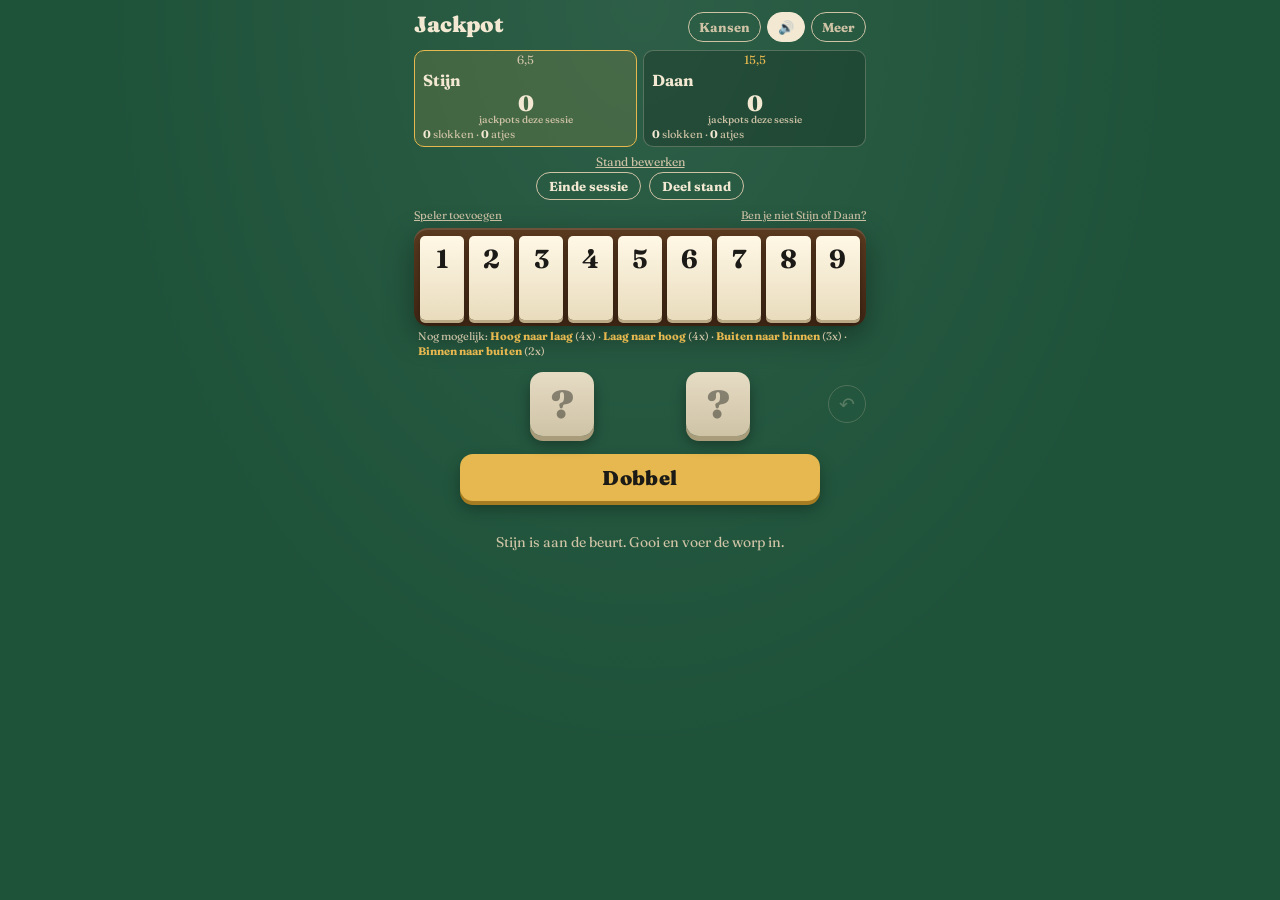
==== index.html @ 8c1b379c "Add files via upload" ====
<!DOCTYPE html>
<html lang="nl">
<head>
<meta charset="utf-8">
<meta name="viewport" content="width=device-width, initial-scale=1, viewport-fit=cover">
<title>Jackpot</title>
<meta name="theme-color" content="#1e5239">
<meta name="mobile-web-app-capable" content="yes">
<meta name="apple-mobile-web-app-capable" content="yes">
<meta name="apple-mobile-web-app-status-bar-style" content="black-translucent">
<meta name="apple-mobile-web-app-title" content="Jackpot">
<link rel="manifest" href="manifest.webmanifest">
<link rel="icon" href="icon-192.png">
<link rel="apple-touch-icon" href="apple-touch-icon.png">
<link rel="stylesheet" href="https://fonts.googleapis.com/css2?family=Fraunces:opsz,wght@9..144,500;9..144,700;9..144,900&display=swap">
<style>
:root{
  --felt:#1e5239; --ivory:#f3e9d2; --ivory-dim:#cfc3a6; --ink:#1b1a17;
  --gold:#e7b84f; --red:#c84b3a; --green:#8fd19e;
  box-sizing:border-box;
  padding-top:env(safe-area-inset-top,0px);
  padding-bottom:env(safe-area-inset-bottom,0px);
  color-scheme:dark;
}
@media (prefers-color-scheme:dark){ :root:not([data-theme="light"]){ --felt:#1b4a34; } }
:root[data-theme="dark"]{ --felt:#1b4a34; }
html{ scroll-padding-top:env(safe-area-inset-top,0px); height:100%; }
*{ box-sizing:border-box; }
body{
  margin:0; min-height:100%; background:var(--felt); color:var(--ivory);
  font-family:"Fraunces",Georgia,"Times New Roman",serif;
  background-image:radial-gradient(ellipse at 50% 0%, rgba(255,255,255,.07), transparent 60%);
  -webkit-tap-highlight-color:transparent;
}
main{ max-width:480px; margin:0 auto; padding:16px 14px 28px; }
button{ font:inherit; cursor:pointer; }
button:focus-visible{ outline:3px solid var(--gold); outline-offset:2px; }

header{ display:flex; align-items:baseline; justify-content:space-between; gap:8px; margin-bottom:12px; }
h1{ font-size:28px; font-weight:900; margin:0; }
.mode{ display:flex; gap:6px; }
.mode button{ font-size:13px; font-weight:700; padding:6px 10px; border-radius:999px; border:1.5px solid var(--ivory-dim); background:transparent; color:var(--ivory-dim); }
.mode button[aria-pressed="true"]{ background:var(--ivory); color:var(--ink); border-color:var(--ivory); }

/* players */
.players{ display:grid; grid-auto-flow:column; grid-auto-columns:1fr; gap:8px; margin-bottom:12px; }
.player{ border:1.5px solid rgba(243,233,210,.25); border-radius:10px; padding:8px 10px; background:rgba(0,0,0,.18); text-align:left; color:var(--ivory); }
.player.active{ border-color:var(--gold); background:rgba(231,184,79,.14); }
.player .name{ font-weight:700; font-size:16px; display:block; }
.player .stats{ font-size:12px; color:var(--ivory-dim); display:block; margin-top:2px; }
.player .at{ display:block; text-align:center; font-size:12px; color:var(--ivory-dim); margin:-2px 0 4px; line-height:1; }
.player .at.lead{ color:var(--gold); }
.player .sess{ display:block; text-align:center; font-size:30px; font-weight:900; color:var(--ivory); margin:4px 0 2px; line-height:1; }
.player .sess small{ display:block; font-size:11px; font-weight:500; color:var(--ivory-dim); margin-top:3px; }
.sessionbar{ display:flex; justify-content:center; gap:8px; margin:0 0 10px; }
.sessionbar button{ font-size:14px; font-weight:700; padding:8px 14px; border-radius:999px; border:1.5px solid var(--ivory-dim); background:transparent; color:var(--ivory); }

.player .stats b{ color:var(--ivory); font-weight:700; }
.nameform{ display:none; gap:8px; margin:0 0 12px; }
.nameform.open{ display:flex; }
.nameform input{ flex:1; font:inherit; font-size:16px; padding:8px 10px; border-radius:8px; border:1.5px solid var(--ivory-dim); background:rgba(0,0,0,.25); color:var(--ivory); min-width:0; }
.nameform button{ font-size:14px; font-weight:700; padding:8px 14px; border-radius:999px; border:0; background:var(--ivory); color:var(--ink); }
.nameform button.cancel{ background:transparent; color:var(--ivory-dim); text-decoration:underline; }
footer button.confirm{ color:var(--red); font-weight:700; }
.playerlinks{ display:flex; justify-content:space-between; }
.alltime{ display:block; margin:-4px 0 6px; font-size:13px; color:var(--ivory-dim); background:none; border:0; width:100%; text-decoration:underline; }
.alltime b{ color:var(--ivory); font-size:20px; font-weight:900; }
.alltime .lead{ color:var(--gold); }


.alltimeform{ display:none; gap:8px; margin:0 0 12px; flex-wrap:wrap; justify-content:center; }
.alltimeform.open{ display:flex; }
.alltimeform .formlabel{ flex-basis:100%; text-align:center; font-size:12px; color:var(--ivory-dim); margin-top:4px; }
.alltimeform label{ display:flex; flex-direction:column; align-items:center; gap:3px; font-size:11px; color:var(--ivory-dim); }
.alltimeform input{ width:70px; font:inherit; font-size:16px; padding:8px; border-radius:8px; border:1.5px solid var(--ivory-dim); background:rgba(0,0,0,.25); color:var(--ivory); text-align:center; }
.alltimeform button{ font-size:14px; font-weight:700; padding:8px 12px; border-radius:999px; border:1.5px solid var(--ivory-dim); background:transparent; color:var(--ivory); }
.alltimeform button.primary{ background:var(--ivory); color:var(--ink); border-color:var(--ivory); }
.addplayer{ display:block; margin:-4px 0 12px; background:none; border:0; color:var(--ivory-dim); font-size:12px; text-decoration:underline; padding:2px 0; }

/* board */
.box{ background:linear-gradient(#5a3a1f,#3f2614); border-radius:14px; padding:12px 8px 10px; box-shadow:inset 0 2px 0 rgba(255,255,255,.12), 0 10px 30px rgba(0,0,0,.35); }
.tiles{ display:grid; grid-template-columns:repeat(9,1fr); gap:5px; touch-action:none; perspective:500px; }
.tile *{ pointer-events:none; }
.tile.down svg{ width:94%; height:auto; display:block; }
.tile{
  font-weight:700; font-size:clamp(18px,6vw,26px); line-height:1; aspect-ratio:1/1.9; border-radius:5px; border:0; color:var(--ink);
  background:linear-gradient(#fff8e6,#e9dcbd); box-shadow:0 3px 0 #b9a985, 0 4px 6px rgba(0,0,0,.3);
  transition:transform .12s, background .12s; padding:10px 0 0; transform-origin:50% 0%; user-select:none; -webkit-user-select:none; display:flex; align-items:flex-start; justify-content:center;
}
.tile.down{ background:linear-gradient(#4a2e1a,#3a2211); color:rgba(243,233,210,.55); box-shadow:inset 0 2px 4px rgba(0,0,0,.6); transform:translateY(3px); align-items:center; padding-top:0; font-size:clamp(16px,5.5vw,24px); }
.tile.can{ box-shadow:0 0 0 3px var(--gold), 0 3px 0 #b9a985, 0 0 18px rgba(231,184,79,.7); transform:translateY(-6px) scale(1.18); position:relative; z-index:2; }
.overlay.kruk{ background:rgba(40,70,140,.88); }
.overlay.kruk span{ font-size:min(16vw,80px); }
.overlay.kruk.big span{ transform:none; }
.overlay.kruk.big svg{ width:min(82vw,60vh); height:auto; display:block; margin:0 auto; filter:drop-shadow(0 12px 24px rgba(0,0,0,.45)); }
.overlay.kruk.big small{ font-size:min(13vw,64px); font-weight:900; letter-spacing:.04em; margin-top:10px; }
.overlay.kruk.big.show{ animation-duration:4.5s; }
.verdict .sub{ color:var(--gold); font-weight:700; margin:0 0 8px; }
.verdict table.sum{ width:100%; border-collapse:collapse; font-size:12px; margin:6px 0 10px; }
.verdict table.sum th{ font-weight:500; color:var(--ivory-dim); font-size:10px; padding:2px; }
.verdict table.sum td{ padding:3px 2px; text-align:center; }
.verdict table.sum td:first-child{ text-align:left; font-weight:700; }
.verdict table.sum small{ color:var(--ivory-dim); font-size:10px; }
.verdict .verdicttxt{ font-size:13px; color:var(--ivory); margin:0 0 10px; }
.verdict.fout .sub{ color:var(--ivory); }
.notice{ margin:8px 0 0; padding:10px 12px; border-radius:10px; background:rgba(40,70,140,.35); border:1.5px solid rgba(140,170,240,.6); font-size:14px; text-align:center; }
.boardstat{ display:flex; justify-content:space-between; margin:8px 4px 0; font-size:13px; color:var(--ivory-dim); }
.boardstat b{ color:var(--ivory); font-weight:700; }
.special{ margin:6px 4px 0; font-size:12px; color:var(--ivory-dim); line-height:1.5; }
.special b{ color:var(--gold); font-weight:700; }
.special .odd{ color:var(--ivory); }
body.nokans .special .odd{ display:none; }
.move .lbl small .pat{ color:var(--gold); }

/* dice */
.dice{ display:flex; justify-content:center; align-items:center; gap:18px; margin:20px 0 6px; position:relative; }
.die{
  width:84px; height:84px; border-radius:16px; border:0; background:linear-gradient(#fffdf6,#efe7d2);
  box-shadow:0 5px 0 #c4b793, 0 8px 14px rgba(0,0,0,.35); display:grid; grid-template-columns:repeat(3,1fr); grid-template-rows:repeat(3,1fr); padding:12px;
}
.die:active{ transform:translateY(3px); box-shadow:0 2px 0 #c4b793, 0 4px 8px rgba(0,0,0,.35); }
.pip{ width:14px; height:14px; border-radius:50%; background:var(--ink); place-self:center; opacity:0; }
.pip.on{ opacity:1; }
.sum{ font-size:40px; font-weight:900; color:var(--gold); min-width:56px; text-align:center; }
.dicehelp{ text-align:center; font-size:13px; color:var(--ivory-dim); margin:0 0 12px; }
.roll{ display:block; width:100%; max-width:360px; margin:0 auto 16px; font-size:26px; font-weight:900; letter-spacing:.02em; padding:18px 22px; border-radius:16px; border:0; background:var(--gold); color:var(--ink); box-shadow:0 6px 0 #a67c22, 0 10px 20px rgba(0,0,0,.3); }
.roll:active{ transform:translateY(4px); box-shadow:0 2px 0 #a67c22, 0 4px 10px rgba(0,0,0,.3); }

/* moves */
.moves{ display:grid; gap:8px; }
.move{ display:grid; grid-template-columns:auto 1fr auto; align-items:center; gap:12px; width:100%; text-align:left; padding:12px 14px; border-radius:10px; border:1.5px solid rgba(243,233,210,.25); background:rgba(0,0,0,.18); color:var(--ivory); }
.move.best{ border-color:var(--gold); background:rgba(231,184,79,.12); }
.move .num{ font-size:30px; font-weight:900; width:44px; text-align:center; }
.move .lbl{ font-size:14px; }
.move .lbl small{ display:block; color:var(--ivory-dim); font-size:12px; }
.move .odds{ text-align:right; font-size:13px; line-height:1.3; color:var(--ivory-dim); }
.move .odds b{ display:block; font-size:18px; color:var(--ivory); font-weight:700; }

.verdict{ margin-top:8px; padding:18px 16px; border-radius:12px; text-align:center; }
.verdict.fout{ background:rgba(200,75,58,.22); border:1.5px solid var(--red); }
.verdict.jackpot{ background:rgba(231,184,79,.18); border:1.5px solid var(--gold); }
.verdict h2{ margin:0 0 4px; font-size:30px; font-weight:900; }
.verdict h2.bak{ font-size:38px; color:var(--gold); }
.verdict p{ margin:0 0 12px; color:var(--ivory-dim); }
.verdict button{ font-size:16px; font-weight:700; padding:10px 20px; border-radius:999px; border:0; background:var(--ivory); color:var(--ink); }

.undo{ position:absolute; right:0; top:50%; transform:translateY(-50%); width:44px; height:44px; border-radius:50%; border:1.5px solid var(--ivory-dim); background:transparent; color:var(--ivory); font-size:22px; line-height:1; padding:0; }
.undo:disabled{ opacity:.25; }

/* history */
.hist{ margin-top:26px; }
.hist h3{ font-size:18px; margin:0 0 8px; font-weight:700; }
.summary{ display:grid; grid-template-columns:1fr auto auto auto auto; gap:4px 10px; font-size:13px; margin-bottom:12px; }
.summary span{ color:var(--ivory-dim); }
.summary .h{ font-size:11px; }
.summary b{ font-weight:700; }
.turn{ border-top:1px solid rgba(243,233,210,.18); padding:8px 0; }
.turn summary{ cursor:pointer; font-size:14px; display:flex; justify-content:space-between; gap:8px; list-style:none; }
.turn summary::-webkit-details-marker{ display:none; }
.turn summary .res{ color:var(--ivory-dim); }
.turn summary .res.jp{ color:var(--gold); font-weight:700; }
.dec{ display:grid; grid-template-columns:52px 1fr; gap:8px; align-items:baseline; font-size:13px; padding:5px 0 0 6px; }
.dec .roll-lbl{ color:var(--ivory-dim); }
.dec .opt{ display:inline-block; margin-right:10px; color:var(--ivory-dim); white-space:nowrap; }
.dec .opt.chosen{ color:var(--ivory); font-weight:700; text-decoration:underline; text-decoration-color:var(--gold); }
.dec .opt.miss{ color:var(--red); }
.dec .opt .p{ font-size:11px; }
.empty{ color:var(--ivory-dim); font-size:13px; }

footer{ margin-top:18px; display:flex; justify-content:space-between; align-items:center; font-size:13px; color:var(--ivory-dim); flex-wrap:wrap; gap:6px; }
footer button{ font-size:13px; background:none; border:0; color:var(--ivory-dim); text-decoration:underline; padding:4px 0; }
.rules{ margin-top:14px; font-size:13px; color:var(--ivory-dim); line-height:1.5; }
.rules summary{ cursor:pointer; color:var(--ivory); }
.die.blank{ background:linear-gradient(#e6dcc4,#cfc3a6); box-shadow:0 5px 0 #a89c7b, 0 8px 14px rgba(0,0,0,.35); display:flex; align-items:center; justify-content:center; font-size:38px; font-weight:900; color:rgba(27,26,23,.45); }
.die.picking{ outline:3px solid var(--gold); outline-offset:3px; }
.picker{ display:none; justify-content:center; gap:8px; margin:0 0 12px; }
.picker.open{ display:flex; }
.picker button{ width:46px; height:46px; border-radius:10px; border:0; background:linear-gradient(#fffdf6,#efe7d2); box-shadow:0 3px 0 #c4b793; display:grid; grid-template-columns:repeat(3,1fr); grid-template-rows:repeat(3,1fr); padding:6px; }
.picker .pip{ width:8px; height:8px; }
.hint{ text-align:center; color:var(--ivory-dim); font-size:14px; padding:14px 0; }
@keyframes shake{ 10%,90%{transform:translateX(-2px)} 20%,80%{transform:translateX(4px)} 30%,50%,70%{transform:translateX(-7px)} 40%,60%{transform:translateX(7px)} }
@keyframes redflash{ 0%{box-shadow:0 0 0 0 rgba(200,75,58,.9), inset 0 0 0 100px rgba(200,75,58,.5)} 100%{box-shadow:0 0 0 24px rgba(200,75,58,0), inset 0 0 0 100px rgba(200,75,58,0)} }
@keyframes goldflash{ 0%{box-shadow:0 0 0 0 rgba(231,184,79,1), inset 0 0 0 100px rgba(231,184,79,.6)} 100%{box-shadow:0 0 0 40px rgba(231,184,79,0), inset 0 0 0 100px rgba(231,184,79,0)} }
.box.anim-fout{ animation:shake .6s cubic-bezier(.36,.07,.19,.97), redflash 1.2s ease-out; }
.box.anim-jackpot{ animation:goldflash 1.6s ease-out; }
.verdict.pop{ animation:popin .35s cubic-bezier(.2,1.4,.4,1); }
@keyframes popin{ from{transform:scale(.7);opacity:0} to{transform:scale(1);opacity:1} }
.verdict .alt{ display:block; margin:10px auto 0; background:none; border:0; color:var(--ivory-dim); font-size:13px; text-decoration:underline; padding:2px; }
body.nokans .odds, body.nokans .boardstat, body.nokans .dec .p, body.nokans footer.stratbar, body.nokans .lbl small .adv{ display:none; }
body.nokans .move.best{ border-color:rgba(243,233,210,.25); background:rgba(0,0,0,.18); }
.overlay{ position:fixed; inset:0; display:flex; align-items:center; justify-content:center; pointer-events:none; opacity:0; z-index:20; }
.overlay.show{ animation:overlay 3.6s ease-out forwards; }
.overlay.sticky.show{ animation:overlayin .35s ease-out forwards; pointer-events:auto; cursor:pointer; }
@keyframes overlayin{ from{opacity:0} to{opacity:1} }
.overlay small.jstat{ font-size:min(4.6vw,19px); font-weight:500; margin-top:4px; }
.overlay .tap{ display:block; margin-top:22px; font-size:min(4.5vw,18px); font-weight:500; opacity:.75; }
.overlay.dood{ background:rgba(160,40,30,.85); }
.overlay.jackpot{ background:rgba(231,184,79,.9); }
.overlay span{ font-size:min(26vw,120px); font-weight:900; color:#fff; text-shadow:0 6px 30px rgba(0,0,0,.5); transform:rotate(-6deg); text-align:center; line-height:1; }
.overlay span small{ display:block; font-size:min(7vw,32px); font-weight:700; margin-top:14px; }
.overlay span small+small{ margin-top:6px; font-size:min(5.5vw,24px); font-weight:500; }
.overlay.jackpot span{ color:var(--ink); }
@keyframes overlay{ 0%{opacity:0} 6%{opacity:1} 80%{opacity:1} 100%{opacity:0} }
.die.rolling{ animation:tumble .12s linear infinite; }
@keyframes tumble{ 0%{transform:rotate(-8deg) translateY(-2px)} 50%{transform:rotate(8deg) translateY(2px)} 100%{transform:rotate(-8deg) translateY(-2px)} }
body.play{ position:fixed; inset:0; overflow:hidden; overscroll-behavior:none; }
body.play main{ height:100%; display:flex; flex-direction:column; padding-bottom:10px; }
body.play .meer{ display:none; }
body.play #moves{ flex:1; min-height:0; overflow-y:auto; -webkit-overflow-scrolling:touch; }
body.play .dicehelp{ display:none; }
body.play main{ padding-top:10px; }
body.play header{ margin-bottom:8px; }
body.play h1{ font-size:22px; }
body.play .players{ margin-bottom:6px; gap:6px; }
body.play .player{ padding:5px 8px; }
body.play .player .sess{ font-size:22px; margin:2px 0 0; }
body.play .player .sess small{ font-size:10px; margin-top:1px; }
body.play .player .stats{ font-size:11px; }
body.play .alltime{ margin:0 0 2px; font-size:12px; }
body.play .sessionbar{ margin:0 0 6px; }
body.play .sessionbar button{ padding:5px 12px; font-size:13px; }
body.play .playerlinks{ margin-bottom:4px; }
body.play .addplayer{ margin:0; font-size:11px; }
body.play .box{ padding:8px 6px 6px; }
body.play .boardstat{ margin-top:4px; font-size:12px; }
body.play .special{ margin-top:3px; font-size:11px; line-height:1.3; }
body.play .die{ width:64px; height:64px; padding:9px; border-radius:13px; }
body.play .die .pip{ width:11px; height:11px; }
body.play .sum{ font-size:30px; }
body.play .roll{ font-size:20px; padding:11px 20px; border-radius:13px; box-shadow:0 4px 0 #a67c22, 0 8px 16px rgba(0,0,0,.3); }
body.play .move{ padding:8px 12px; gap:10px; }
body.play .move .num{ font-size:24px; width:36px; }
body.play .verdict{ padding:10px 12px; margin-top:4px; }
body.play .verdict h2{ font-size:24px; }
body.play .verdict h2.bak{ font-size:30px; }
body.play .verdict p{ margin:0 0 6px; font-size:14px; }
body.play .verdict .mini{ width:30px; height:30px; padding:4px; }
body.play .verdict .mini .pip{ width:6px; height:6px; }
body.play .verdict button{ padding:8px 18px; font-size:15px; }
body.play .verdict .alt{ margin-top:6px; font-size:12px; }
body.play .undo{ width:38px; height:38px; font-size:19px; }
body.play .hint{ padding:8px 0; }
body.play .dice{ margin:14px 0 18px; }
body.play .roll{ margin:0 auto 10px; }
body.play .picker.open{ margin:-6px 0 14px; }
.medal{ display:inline-block; width:18px; height:24px; vertical-align:middle; margin-left:2px; }
.overlay.jackpot.big span{ transform:none; position:relative; }
.overlay.jackpot.big .bigmedal{ width:min(70vw,52vh); height:auto; display:block; margin:0 auto 6px; filter:drop-shadow(0 12px 24px rgba(0,0,0,.35)); animation:medalspin 1.1s cubic-bezier(.2,1.3,.4,1); }
@keyframes medalspin{ from{transform:scale(.2) rotate(-30deg);opacity:0} to{transform:scale(1) rotate(0);opacity:1} }
.overlay.jackpot.big .title{ font-size:min(14vw,68px); display:block; }
.overlay.jackpot.big .supersp{ font-size:min(11vw,52px); color:#c84b3a; margin-top:10px; animation:superpulse .7s ease-in-out infinite alternate; }
@keyframes superpulse{ from{transform:scale(1) rotate(-3deg)} to{transform:scale(1.12) rotate(3deg)} }
.overlay.jackpot.big small{ font-size:min(6.5vw,30px); }
.overlay.jackpot.big small+small{ font-size:min(5.2vw,24px); font-weight:500; }
.overlay.jackpot.big.show{ animation-duration:8s; }
.overlay .ownface{ width:min(46vw,220px); height:min(46vw,220px); border-radius:50%; background:radial-gradient(#5a3a1f,#3a2211); margin:0 auto 10px; display:flex; align-items:flex-end; justify-content:center; overflow:hidden; box-shadow:0 0 0 6px var(--gold), 0 14px 30px rgba(0,0,0,.4); animation:facepop .8s cubic-bezier(.2,1.4,.4,1); }
.overlay .ownface svg{ width:78%; height:auto; display:block; margin-bottom:-6%; }
@keyframes facepop{ from{transform:scale(.3);opacity:0} to{transform:scale(1);opacity:1} }
.qrbox{ background:#fff; padding:10px; border-radius:12px; display:inline-block; margin:8px auto 4px; }
.qrbox svg{ display:block; width:min(56vw,220px); height:auto; }
.qrcode{ font-size:12px; color:var(--ivory-dim); margin:0 0 8px; }
.scanbox{ position:fixed; inset:0; background:#000; z-index:30; display:none; flex-direction:column; align-items:center; justify-content:center; }
.scanbox.open{ display:flex; }
.scanbox video{ width:100%; max-width:480px; max-height:70vh; object-fit:cover; }
.scanbox p{ color:#fff; margin:12px; text-align:center; font-size:14px; }
.scanbox button{ font-size:16px; font-weight:700; padding:10px 22px; border-radius:999px; border:0; background:var(--ivory); color:var(--ink); margin:6px; }
.scanbox input{ font:inherit; font-size:16px; padding:8px 12px; border-radius:8px; border:0; width:220px; text-align:center; }
.overlay .dicerow{ display:flex; justify-content:center; gap:14px; margin:16px 0 4px; }
.overlay .mini{ width:54px; height:54px; border-radius:11px; background:linear-gradient(#fffdf6,#efe7d2); display:grid; grid-template-columns:repeat(3,1fr); grid-template-rows:repeat(3,1fr); padding:8px; box-shadow:0 4px 0 #c4b793; transform:none; }
.overlay .mini .pip{ width:9px; height:9px; }
.verdict .mini{ display:inline-grid; width:40px; height:40px; border-radius:8px; background:linear-gradient(#fffdf6,#efe7d2); grid-template-columns:repeat(3,1fr); grid-template-rows:repeat(3,1fr); padding:6px; vertical-align:middle; margin:0 3px; box-shadow:0 3px 0 #c4b793; }
.verdict .mini .pip{ width:7px; height:7px; }
@media (prefers-reduced-motion:reduce){ *{ transition:none !important; animation:none !important; } .overlay.show{ opacity:1; } }
</style>
</head>
<body>
<div class="overlay" id="overlay" aria-hidden="true"><span id="overlayText"></span></div>
<div class="scanbox" id="scanbox"><video id="scanvideo" playsinline muted></video><p id="scanmsg">Richt de camera op de QR van de ander</p><div><input id="scancode" placeholder="of typ de code"><button id="scanOk">Overnemen</button></div><button id="scanClose">Sluiten</button></div>
<main>
<header>
  <h1>Jackpot</h1>
  <div class="mode" role="group" aria-label="Weergave">
    <button id="mKans" aria-pressed="false">Kansen</button>
    <button id="mSound" aria-pressed="true" aria-label="Geluid">🔊</button>
    <button id="mView" aria-pressed="false">Meer</button>
  </div>
</header>

<div class="players" id="players"></div>
<div class="nameform" id="nameform"><input id="nameInput" type="text" maxlength="20" placeholder="Naam" autocomplete="off"><button id="nameOk">Opslaan</button><button class="cancel" id="nameCancel">Annuleren</button></div>
<button class="alltime" id="alltime" title="Tik om bij te werken"></button>
<div class="alltimeform" id="alltimeform"></div>
<div class="sessionbar" id="sessionbar" style="display:none"><button id="endSession">Einde sessie</button><button id="shareStand">Deel stand</button></div>
<div class="playerlinks"><button class="addplayer" id="addPlayer">Speler toevoegen</button><button class="addplayer" id="notUs">Ben je niet Stijn of Daan?</button></div>
<div class="nameform" id="twoform"><input id="twoA" type="text" maxlength="20" placeholder="Speler 1" autocomplete="off"><input id="twoB" type="text" maxlength="20" placeholder="Speler 2" autocomplete="off"><button id="twoOk">Opslaan</button><button class="cancel" id="twoCancel">Annuleren</button></div>

<section class="box" aria-label="Bord"><div class="tiles" id="tiles"></div></section>
<div class="boardstat">
  <span>Jackpot <b id="pj">–</b></span>
  <span><b id="es">–</b> slokken</span>
  <span>Saldo <b id="net">–</b></span>
</div>
<div class="special" id="special"></div>

<section aria-label="Dobbelstenen">
  <div class="dice">
    <button class="die" id="d1" aria-label="Dobbelsteen 1"></button>
    <div class="sum" id="sum">7</div>
    <button class="die" id="d2" aria-label="Dobbelsteen 2"></button>
    <button class="undo" id="undo" aria-label="Laatste zet terugdraaien" title="Laatste zet terugdraaien">↶</button>
  </div>
  <div class="picker" id="picker" aria-label="Kies ogen"></div>
  <p class="dicehelp">Tik op een steen en kies de ogen. Veeg een tegel omhoog om hem om te klappen, omlaag om hem terug te zetten</p>
  <button class="roll" id="roll">Dobbel</button>
</section>

<section id="moves" class="moves" aria-live="polite"></section>


<div class="meer" id="meer">
<section class="hist" id="hist"></section>
<footer>
  <span>Variant</span>
  <div class="mode" role="group" aria-label="Spelvariant">
    <button id="mNormal" aria-pressed="true">Normaal</button>
    <button id="mExtreme" aria-pressed="false">Extreme</button>
  </div>
</footer>

<footer class="stratbar">
  <span id="strat">Advies: hoogste jackpotkans</span>
  <button id="toggleStrat">Wissel naar minste slokken</button>
</footer>
<footer>
  <button id="resetScores">Score en geschiedenis wissen</button>
  <button id="reset">Bord resetten</button>
</footer>

<details class="rules">
  <summary>Regels</summary>
  Negen tegels, altijd twee dobbelstenen. Per worp klap je één tegel om: de som, of het getal van één van de twee stenen. Alles dicht is jackpot: de rest trekt een atje. Kun je niets omklappen, dan drink je zelf zoveel slokken als er tegels open staan. Bij Extreme drink je de som van de open getallen. Jackpot van binnen naar buiten: 2 atjes. Van buiten naar binnen: 3 atjes. Van hoog naar laag of laag naar hoog: 4 atjes. Drie keer op rij dezelfde ogen, ook door beurten heen: atje kruk, spel gaat door. De kansen gaan uit van optimaal doorspelen vanaf dat bord. Saldo = verwachte eigen slokken min 10 slokken per tegenstander maal de jackpotkans; lager is beter.
</details>
</div>
</main>

<script>
//---------------------------------------------------------------------
//
// QR Code Generator for JavaScript
//
// Copyright (c) 2009 Kazuhiko Arase
//
// URL: http://www.d-project.com/
//
// Licensed under the MIT license:
//  http://www.opensource.org/licenses/mit-license.php
//
// The word 'QR Code' is registered trademark of
// DENSO WAVE INCORPORATED
//  http://www.denso-wave.com/qrcode/faqpatent-e.html
//
//---------------------------------------------------------------------

var qrcode = function() {

  //---------------------------------------------------------------------
  // qrcode
  //---------------------------------------------------------------------

  /**
   * qrcode
   * @param typeNumber 1 to 40
   * @param errorCorrectionLevel 'L','M','Q','H'
   */
  var qrcode = function(typeNumber, errorCorrectionLevel) {

    var PAD0 = 0xEC;
    var PAD1 = 0x11;

    var _typeNumber = typeNumber;
    var _errorCorrectionLevel = QRErrorCorrectionLevel[errorCorrectionLevel];
    var _modules = null;
    var _moduleCount = 0;
    var _dataCache = null;
    var _dataList = [];

    var _this = {};

    var makeImpl = function(test, maskPattern) {

      _moduleCount = _typeNumber * 4 + 17;
      _modules = function(moduleCount) {
        var modules = new Array(moduleCount);
        for (var row = 0; row < moduleCount; row += 1) {
          modules[row] = new Array(moduleCount);
          for (var col = 0; col < moduleCount; col += 1) {
            modules[row][col] = null;
          }
        }
        return modules;
      }(_moduleCount);

      setupPositionProbePattern(0, 0);
      setupPositionProbePattern(_moduleCount - 7, 0);
      setupPositionProbePattern(0, _moduleCount - 7);
      setupPositionAdjustPattern();
      setupTimingPattern();
      setupTypeInfo(test, maskPattern);

      if (_typeNumber >= 7) {
        setupTypeNumber(test);
      }

      if (_dataCache == null) {
        _dataCache = createData(_typeNumber, _errorCorrectionLevel, _dataList);
      }

      mapData(_dataCache, maskPattern);
    };

    var setupPositionProbePattern = function(row, col) {

      for (var r = -1; r <= 7; r += 1) {

        if (row + r <= -1 || _moduleCount <= row + r) continue;

        for (var c = -1; c <= 7; c += 1) {

          if (col + c <= -1 || _moduleCount <= col + c) continue;

          if ( (0 <= r && r <= 6 && (c == 0 || c == 6) )
              || (0 <= c && c <= 6 && (r == 0 || r == 6) )
              || (2 <= r && r <= 4 && 2 <= c && c <= 4) ) {
            _modules[row + r][col + c] = true;
          } else {
            _modules[row + r][col + c] = false;
          }
        }
      }
    };

    var getBestMaskPattern = function() {

      var minLostPoint = 0;
      var pattern = 0;

      for (var i = 0; i < 8; i += 1) {

        makeImpl(true, i);

        var lostPoint = QRUtil.getLostPoint(_this);

        if (i == 0 || minLostPoint > lostPoint) {
          minLostPoint = lostPoint;
          pattern = i;
        }
      }

      return pattern;
    };

    var setupTimingPattern = function() {

      for (var r = 8; r < _moduleCount - 8; r += 1) {
        if (_modules[r][6] != null) {
          continue;
        }
        _modules[r][6] = (r % 2 == 0);
      }

      for (var c = 8; c < _moduleCount - 8; c += 1) {
        if (_modules[6][c] != null) {
          continue;
        }
        _modules[6][c] = (c % 2 == 0);
      }
    };

    var setupPositionAdjustPattern = function() {

      var pos = QRUtil.getPatternPosition(_typeNumber);

      for (var i = 0; i < pos.length; i += 1) {

        for (var j = 0; j < pos.length; j += 1) {

          var row = pos[i];
          var col = pos[j];

          if (_modules[row][col] != null) {
            continue;
          }

          for (var r = -2; r <= 2; r += 1) {

            for (var c = -2; c <= 2; c += 1) {

              if (r == -2 || r == 2 || c == -2 || c == 2
                  || (r == 0 && c == 0) ) {
                _modules[row + r][col + c] = true;
              } else {
                _modules[row + r][col + c] = false;
              }
            }
          }
        }
      }
    };

    var setupTypeNumber = function(test) {

      var bits = QRUtil.getBCHTypeNumber(_typeNumber);

      for (var i = 0; i < 18; i += 1) {
        var mod = (!test && ( (bits >> i) & 1) == 1);
        _modules[Math.floor(i / 3)][i % 3 + _moduleCount - 8 - 3] = mod;
      }

      for (var i = 0; i < 18; i += 1) {
        var mod = (!test && ( (bits >> i) & 1) == 1);
        _modules[i % 3 + _moduleCount - 8 - 3][Math.floor(i / 3)] = mod;
      }
    };

    var setupTypeInfo = function(test, maskPattern) {

      var data = (_errorCorrectionLevel << 3) | maskPattern;
      var bits = QRUtil.getBCHTypeInfo(data);

      // vertical
      for (var i = 0; i < 15; i += 1) {

        var mod = (!test && ( (bits >> i) & 1) == 1);

        if (i < 6) {
          _modules[i][8] = mod;
        } else if (i < 8) {
          _modules[i + 1][8] = mod;
        } else {
          _modules[_moduleCount - 15 + i][8] = mod;
        }
      }

      // horizontal
      for (var i = 0; i < 15; i += 1) {

        var mod = (!test && ( (bits >> i) & 1) == 1);

        if (i < 8) {
          _modules[8][_moduleCount - i - 1] = mod;
        } else if (i < 9) {
          _modules[8][15 - i - 1 + 1] = mod;
        } else {
          _modules[8][15 - i - 1] = mod;
        }
      }

      // fixed module
      _modules[_moduleCount - 8][8] = (!test);
    };

    var mapData = function(data, maskPattern) {

      var inc = -1;
      var row = _moduleCount - 1;
      var bitIndex = 7;
      var byteIndex = 0;
      var maskFunc = QRUtil.getMaskFunction(maskPattern);

      for (var col = _moduleCount - 1; col > 0; col -= 2) {

        if (col == 6) col -= 1;

        while (true) {

          for (var c = 0; c < 2; c += 1) {

            if (_modules[row][col - c] == null) {

              var dark = false;

              if (byteIndex < data.length) {
                dark = ( ( (data[byteIndex] >>> bitIndex) & 1) == 1);
              }

              var mask = maskFunc(row, col - c);

              if (mask) {
                dark = !dark;
              }

              _modules[row][col - c] = dark;
              bitIndex -= 1;

              if (bitIndex == -1) {
                byteIndex += 1;
                bitIndex = 7;
              }
            }
          }

          row += inc;

          if (row < 0 || _moduleCount <= row) {
            row -= inc;
            inc = -inc;
            break;
          }
        }
      }
    };

    var createBytes = function(buffer, rsBlocks) {

      var offset = 0;

      var maxDcCount = 0;
      var maxEcCount = 0;

      var dcdata = new Array(rsBlocks.length);
      var ecdata = new Array(rsBlocks.length);

      for (var r = 0; r < rsBlocks.length; r += 1) {

        var dcCount = rsBlocks[r].dataCount;
        var ecCount = rsBlocks[r].totalCount - dcCount;

        maxDcCount = Math.max(maxDcCount, dcCount);
        maxEcCount = Math.max(maxEcCount, ecCount);

        dcdata[r] = new Array(dcCount);

        for (var i = 0; i < dcdata[r].length; i += 1) {
          dcdata[r][i] = 0xff & buffer.getBuffer()[i + offset];
        }
        offset += dcCount;

        var rsPoly = QRUtil.getErrorCorrectPolynomial(ecCount);
        var rawPoly = qrPolynomial(dcdata[r], rsPoly.getLength() - 1);

        var modPoly = rawPoly.mod(rsPoly);
        ecdata[r] = new Array(rsPoly.getLength() - 1);
        for (var i = 0; i < ecdata[r].length; i += 1) {
          var modIndex = i + modPoly.getLength() - ecdata[r].length;
          ecdata[r][i] = (modIndex >= 0)? modPoly.getAt(modIndex) : 0;
        }
      }

      var totalCodeCount = 0;
      for (var i = 0; i < rsBlocks.length; i += 1) {
        totalCodeCount += rsBlocks[i].totalCount;
      }

      var data = new Array(totalCodeCount);
      var index = 0;

      for (var i = 0; i < maxDcCount; i += 1) {
        for (var r = 0; r < rsBlocks.length; r += 1) {
          if (i < dcdata[r].length) {
            data[index] = dcdata[r][i];
            index += 1;
          }
        }
      }

      for (var i = 0; i < maxEcCount; i += 1) {
        for (var r = 0; r < rsBlocks.length; r += 1) {
          if (i < ecdata[r].length) {
            data[index] = ecdata[r][i];
            index += 1;
          }
        }
      }

      return data;
    };

    var createData = function(typeNumber, errorCorrectionLevel, dataList) {

      var rsBlocks = QRRSBlock.getRSBlocks(typeNumber, errorCorrectionLevel);

      var buffer = qrBitBuffer();

      for (var i = 0; i < dataList.length; i += 1) {
        var data = dataList[i];
        buffer.put(data.getMode(), 4);
        buffer.put(data.getLength(), QRUtil.getLengthInBits(data.getMode(), typeNumber) );
        data.write(buffer);
      }

      // calc num max data.
      var totalDataCount = 0;
      for (var i = 0; i < rsBlocks.length; i += 1) {
        totalDataCount += rsBlocks[i].dataCount;
      }

      if (buffer.getLengthInBits() > totalDataCount * 8) {
        throw 'code length overflow. ('
          + buffer.getLengthInBits()
          + '>'
          + totalDataCount * 8
          + ')';
      }

      // end code
      if (buffer.getLengthInBits() + 4 <= totalDataCount * 8) {
        buffer.put(0, 4);
      }

      // padding
      while (buffer.getLengthInBits() % 8 != 0) {
        buffer.putBit(false);
      }

      // padding
      while (true) {

        if (buffer.getLengthInBits() >= totalDataCount * 8) {
          break;
        }
        buffer.put(PAD0, 8);

        if (buffer.getLengthInBits() >= totalDataCount * 8) {
          break;
        }
        buffer.put(PAD1, 8);
      }

      return createBytes(buffer, rsBlocks);
    };

    _this.addData = function(data, mode) {

      mode = mode || 'Byte';

      var newData = null;

      switch(mode) {
      case 'Numeric' :
        newData = qrNumber(data);
        break;
      case 'Alphanumeric' :
        newData = qrAlphaNum(data);
        break;
      case 'Byte' :
        newData = qr8BitByte(data);
        break;
      case 'Kanji' :
        newData = qrKanji(data);
        break;
      default :
        throw 'mode:' + mode;
      }

      _dataList.push(newData);
      _dataCache = null;
    };

    _this.isDark = function(row, col) {
      if (row < 0 || _moduleCount <= row || col < 0 || _moduleCount <= col) {
        throw row + ',' + col;
      }
      return _modules[row][col];
    };

    _this.getModuleCount = function() {
      return _moduleCount;
    };

    _this.make = function() {
      if (_typeNumber < 1) {
        var typeNumber = 1;

        for (; typeNumber < 40; typeNumber++) {
          var rsBlocks = QRRSBlock.getRSBlocks(typeNumber, _errorCorrectionLevel);
          var buffer = qrBitBuffer();

          for (var i = 0; i < _dataList.length; i++) {
            var data = _dataList[i];
            buffer.put(data.getMode(), 4);
            buffer.put(data.getLength(), QRUtil.getLengthInBits(data.getMode(), typeNumber) );
            data.write(buffer);
          }

          var totalDataCount = 0;
          for (var i = 0; i < rsBlocks.length; i++) {
            totalDataCount += rsBlocks[i].dataCount;
          }

          if (buffer.getLengthInBits() <= totalDataCount * 8) {
            break;
          }
        }

        _typeNumber = typeNumber;
      }

      makeImpl(false, getBestMaskPattern() );
    };

    _this.createTableTag = function(cellSize, margin) {

      cellSize = cellSize || 2;
      margin = (typeof margin == 'undefined')? cellSize * 4 : margin;

      var qrHtml = '';

      qrHtml += '<table style="';
      qrHtml += ' border-width: 0px; border-style: none;';
      qrHtml += ' border-collapse: collapse;';
      qrHtml += ' padding: 0px; margin: ' + margin + 'px;';
      qrHtml += '">';
      qrHtml += '<tbody>';

      for (var r = 0; r < _this.getModuleCount(); r += 1) {

        qrHtml += '<tr>';

        for (var c = 0; c < _this.getModuleCount(); c += 1) {
          qrHtml += '<td style="';
          qrHtml += ' border-width: 0px; border-style: none;';
          qrHtml += ' border-collapse: collapse;';
          qrHtml += ' padding: 0px; margin: 0px;';
          qrHtml += ' width: ' + cellSize + 'px;';
          qrHtml += ' height: ' + cellSize + 'px;';
          qrHtml += ' background-color: ';
          qrHtml += _this.isDark(r, c)? '#000000' : '#ffffff';
          qrHtml += ';';
          qrHtml += '"/>';
        }

        qrHtml += '</tr>';
      }

      qrHtml += '</tbody>';
      qrHtml += '</table>';

      return qrHtml;
    };

    _this.createSvgTag = function(cellSize, margin, alt, title) {

      var opts = {};
      if (typeof arguments[0] == 'object') {
        // Called by options.
        opts = arguments[0];
        // overwrite cellSize and margin.
        cellSize = opts.cellSize;
        margin = opts.margin;
        alt = opts.alt;
        title = opts.title;
      }

      cellSize = cellSize || 2;
      margin = (typeof margin == 'undefined')? cellSize * 4 : margin;

      // Compose alt property surrogate
      alt = (typeof alt === 'string') ? {text: alt} : alt || {};
      alt.text = alt.text || null;
      alt.id = (alt.text) ? alt.id || 'qrcode-description' : null;

      // Compose title property surrogate
      title = (typeof title === 'string') ? {text: title} : title || {};
      title.text = title.text || null;
      title.id = (title.text) ? title.id || 'qrcode-title' : null;

      var size = _this.getModuleCount() * cellSize + margin * 2;
      var c, mc, r, mr, qrSvg='', rect;

      rect = 'l' + cellSize + ',0 0,' + cellSize +
        ' -' + cellSize + ',0 0,-' + cellSize + 'z ';

      qrSvg += '<svg version="1.1" xmlns="http://www.w3.org/2000/svg"';
      qrSvg += !opts.scalable ? ' width="' + size + 'px" height="' + size + 'px"' : '';
      qrSvg += ' viewBox="0 0 ' + size + ' ' + size + '" ';
      qrSvg += ' preserveAspectRatio="xMinYMin meet"';
      qrSvg += (title.text || alt.text) ? ' role="img" aria-labelledby="' +
          escapeXml([title.id, alt.id].join(' ').trim() ) + '"' : '';
      qrSvg += '>';
      qrSvg += (title.text) ? '<title id="' + escapeXml(title.id) + '">' +
          escapeXml(title.text) + '</title>' : '';
      qrSvg += (alt.text) ? '<description id="' + escapeXml(alt.id) + '">' +
          escapeXml(alt.text) + '</description>' : '';
      qrSvg += '<rect width="100%" height="100%" fill="white" cx="0" cy="0"/>';
      qrSvg += '<path d="';

      for (r = 0; r < _this.getModuleCount(); r += 1) {
        mr = r * cellSize + margin;
        for (c = 0; c < _this.getModuleCount(); c += 1) {
          if (_this.isDark(r, c) ) {
            mc = c*cellSize+margin;
            qrSvg += 'M' + mc + ',' + mr + rect;
          }
        }
      }

      qrSvg += '" stroke="transparent" fill="black"/>';
      qrSvg += '</svg>';

      return qrSvg;
    };

    _this.createDataURL = function(cellSize, margin) {

      cellSize = cellSize || 2;
      margin = (typeof margin == 'undefined')? cellSize * 4 : margin;

      var size = _this.getModuleCount() * cellSize + margin * 2;
      var min = margin;
      var max = size - margin;

      return createDataURL(size, size, function(x, y) {
        if (min <= x && x < max && min <= y && y < max) {
          var c = Math.floor( (x - min) / cellSize);
          var r = Math.floor( (y - min) / cellSize);
          return _this.isDark(r, c)? 0 : 1;
        } else {
          return 1;
        }
      } );
    };

    _this.createImgTag = function(cellSize, margin, alt) {

      cellSize = cellSize || 2;
      margin = (typeof margin == 'undefined')? cellSize * 4 : margin;

      var size = _this.getModuleCount() * cellSize + margin * 2;

      var img = '';
      img += '<img';
      img += '\u0020src="';
      img += _this.createDataURL(cellSize, margin);
      img += '"';
      img += '\u0020width="';
      img += size;
      img += '"';
      img += '\u0020height="';
      img += size;
      img += '"';
      if (alt) {
        img += '\u0020alt="';
        img += escapeXml(alt);
        img += '"';
      }
      img += '/>';

      return img;
    };

    var escapeXml = function(s) {
      var escaped = '';
      for (var i = 0; i < s.length; i += 1) {
        var c = s.charAt(i);
        switch(c) {
        case '<': escaped += '&lt;'; break;
        case '>': escaped += '&gt;'; break;
        case '&': escaped += '&amp;'; break;
        case '"': escaped += '&quot;'; break;
        default : escaped += c; break;
        }
      }
      return escaped;
    };

    var _createHalfASCII = function(margin) {
      var cellSize = 1;
      margin = (typeof margin == 'undefined')? cellSize * 2 : margin;

      var size = _this.getModuleCount() * cellSize + margin * 2;
      var min = margin;
      var max = size - margin;

      var y, x, r1, r2, p;

      var blocks = {
        '██': '█',
        '█ ': '▀',
        ' █': '▄',
        '  ': ' '
      };

      var blocksLastLineNoMargin = {
        '██': '▀',
        '█ ': '▀',
        ' █': ' ',
        '  ': ' '
      };

      var ascii = '';
      for (y = 0; y < size; y += 2) {
        r1 = Math.floor((y - min) / cellSize);
        r2 = Math.floor((y + 1 - min) / cellSize);
        for (x = 0; x < size; x += 1) {
          p = '█';

          if (min <= x && x < max && min <= y && y < max && _this.isDark(r1, Math.floor((x - min) / cellSize))) {
            p = ' ';
          }

          if (min <= x && x < max && min <= y+1 && y+1 < max && _this.isDark(r2, Math.floor((x - min) / cellSize))) {
            p += ' ';
          }
          else {
            p += '█';
          }

          // Output 2 characters per pixel, to create full square. 1 character per pixels gives only half width of square.
          ascii += (margin < 1 && y+1 >= max) ? blocksLastLineNoMargin[p] : blocks[p];
        }

        ascii += '\n';
      }

      if (size % 2 && margin > 0) {
        return ascii.substring(0, ascii.length - size - 1) + Array(size+1).join('▀');
      }

      return ascii.substring(0, ascii.length-1);
    };

    _this.createASCII = function(cellSize, margin) {
      cellSize = cellSize || 1;

      if (cellSize < 2) {
        return _createHalfASCII(margin);
      }

      cellSize -= 1;
      margin = (typeof margin == 'undefined')? cellSize * 2 : margin;

      var size = _this.getModuleCount() * cellSize + margin * 2;
      var min = margin;
      var max = size - margin;

      var y, x, r, p;

      var white = Array(cellSize+1).join('██');
      var black = Array(cellSize+1).join('  ');

      var ascii = '';
      var line = '';
      for (y = 0; y < size; y += 1) {
        r = Math.floor( (y - min) / cellSize);
        line = '';
        for (x = 0; x < size; x += 1) {
          p = 1;

          if (min <= x && x < max && min <= y && y < max && _this.isDark(r, Math.floor((x - min) / cellSize))) {
            p = 0;
          }

          // Output 2 characters per pixel, to create full square. 1 character per pixels gives only half width of square.
          line += p ? white : black;
        }

        for (r = 0; r < cellSize; r += 1) {
          ascii += line + '\n';
        }
      }

      return ascii.substring(0, ascii.length-1);
    };

    _this.renderTo2dContext = function(context, cellSize) {
      cellSize = cellSize || 2;
      var length = _this.getModuleCount();
      for (var row = 0; row < length; row++) {
        for (var col = 0; col < length; col++) {
          context.fillStyle = _this.isDark(row, col) ? 'black' : 'white';
          context.fillRect(row * cellSize, col * cellSize, cellSize, cellSize);
        }
      }
    }

    return _this;
  };

  //---------------------------------------------------------------------
  // qrcode.stringToBytes
  //---------------------------------------------------------------------

  qrcode.stringToBytesFuncs = {
    'default' : function(s) {
      var bytes = [];
      for (var i = 0; i < s.length; i += 1) {
        var c = s.charCodeAt(i);
        bytes.push(c & 0xff);
      }
      return bytes;
    }
  };

  qrcode.stringToBytes = qrcode.stringToBytesFuncs['default'];

  //---------------------------------------------------------------------
  // qrcode.createStringToBytes
  //---------------------------------------------------------------------

  /**
   * @param unicodeData base64 string of byte array.
   * [16bit Unicode],[16bit Bytes], ...
   * @param numChars
   */
  qrcode.createStringToBytes = function(unicodeData, numChars) {

    // create conversion map.

    var unicodeMap = function() {

      var bin = base64DecodeInputStream(unicodeData);
      var read = function() {
        var b = bin.read();
        if (b == -1) throw 'eof';
        return b;
      };

      var count = 0;
      var unicodeMap = {};
      while (true) {
        var b0 = bin.read();
        if (b0 == -1) break;
        var b1 = read();
        var b2 = read();
        var b3 = read();
        var k = String.fromCharCode( (b0 << 8) | b1);
        var v = (b2 << 8) | b3;
        unicodeMap[k] = v;
        count += 1;
      }
      if (count != numChars) {
        throw count + ' != ' + numChars;
      }

      return unicodeMap;
    }();

    var unknownChar = '?'.charCodeAt(0);

    return function(s) {
      var bytes = [];
      for (var i = 0; i < s.length; i += 1) {
        var c = s.charCodeAt(i);
        if (c < 128) {
          bytes.push(c);
        } else {
          var b = unicodeMap[s.charAt(i)];
          if (typeof b == 'number') {
            if ( (b & 0xff) == b) {
              // 1byte
              bytes.push(b);
            } else {
              // 2bytes
              bytes.push(b >>> 8);
              bytes.push(b & 0xff);
            }
          } else {
            bytes.push(unknownChar);
          }
        }
      }
      return bytes;
    };
  };

  //---------------------------------------------------------------------
  // QRMode
  //---------------------------------------------------------------------

  var QRMode = {
    MODE_NUMBER :    1 << 0,
    MODE_ALPHA_NUM : 1 << 1,
    MODE_8BIT_BYTE : 1 << 2,
    MODE_KANJI :     1 << 3
  };

  //---------------------------------------------------------------------
  // QRErrorCorrectionLevel
  //---------------------------------------------------------------------

  var QRErrorCorrectionLevel = {
    L : 1,
    M : 0,
    Q : 3,
    H : 2
  };

  //---------------------------------------------------------------------
  // QRMaskPattern
  //---------------------------------------------------------------------

  var QRMaskPattern = {
    PATTERN000 : 0,
    PATTERN001 : 1,
    PATTERN010 : 2,
    PATTERN011 : 3,
    PATTERN100 : 4,
    PATTERN101 : 5,
    PATTERN110 : 6,
    PATTERN111 : 7
  };

  //---------------------------------------------------------------------
  // QRUtil
  //---------------------------------------------------------------------

  var QRUtil = function() {

    var PATTERN_POSITION_TABLE = [
      [],
      [6, 18],
      [6, 22],
      [6, 26],
      [6, 30],
      [6, 34],
      [6, 22, 38],
      [6, 24, 42],
      [6, 26, 46],
      [6, 28, 50],
      [6, 30, 54],
      [6, 32, 58],
      [6, 34, 62],
      [6, 26, 46, 66],
      [6, 26, 48, 70],
      [6, 26, 50, 74],
      [6, 30, 54, 78],
      [6, 30, 56, 82],
      [6, 30, 58, 86],
      [6, 34, 62, 90],
      [6, 28, 50, 72, 94],
      [6, 26, 50, 74, 98],
      [6, 30, 54, 78, 102],
      [6, 28, 54, 80, 106],
      [6, 32, 58, 84, 110],
      [6, 30, 58, 86, 114],
      [6, 34, 62, 90, 118],
      [6, 26, 50, 74, 98, 122],
      [6, 30, 54, 78, 102, 126],
      [6, 26, 52, 78, 104, 130],
      [6, 30, 56, 82, 108, 134],
      [6, 34, 60, 86, 112, 138],
      [6, 30, 58, 86, 114, 142],
      [6, 34, 62, 90, 118, 146],
      [6, 30, 54, 78, 102, 126, 150],
      [6, 24, 50, 76, 102, 128, 154],
      [6, 28, 54, 80, 106, 132, 158],
      [6, 32, 58, 84, 110, 136, 162],
      [6, 26, 54, 82, 110, 138, 166],
      [6, 30, 58, 86, 114, 142, 170]
    ];
    var G15 = (1 << 10) | (1 << 8) | (1 << 5) | (1 << 4) | (1 << 2) | (1 << 1) | (1 << 0);
    var G18 = (1 << 12) | (1 << 11) | (1 << 10) | (1 << 9) | (1 << 8) | (1 << 5) | (1 << 2) | (1 << 0);
    var G15_MASK = (1 << 14) | (1 << 12) | (1 << 10) | (1 << 4) | (1 << 1);

    var _this = {};

    var getBCHDigit = function(data) {
      var digit = 0;
      while (data != 0) {
        digit += 1;
        data >>>= 1;
      }
      return digit;
    };

    _this.getBCHTypeInfo = function(data) {
      var d = data << 10;
      while (getBCHDigit(d) - getBCHDigit(G15) >= 0) {
        d ^= (G15 << (getBCHDigit(d) - getBCHDigit(G15) ) );
      }
      return ( (data << 10) | d) ^ G15_MASK;
    };

    _this.getBCHTypeNumber = function(data) {
      var d = data << 12;
      while (getBCHDigit(d) - getBCHDigit(G18) >= 0) {
        d ^= (G18 << (getBCHDigit(d) - getBCHDigit(G18) ) );
      }
      return (data << 12) | d;
    };

    _this.getPatternPosition = function(typeNumber) {
      return PATTERN_POSITION_TABLE[typeNumber - 1];
    };

    _this.getMaskFunction = function(maskPattern) {

      switch (maskPattern) {

      case QRMaskPattern.PATTERN000 :
        return function(i, j) { return (i + j) % 2 == 0; };
      case QRMaskPattern.PATTERN001 :
        return function(i, j) { return i % 2 == 0; };
      case QRMaskPattern.PATTERN010 :
        return function(i, j) { return j % 3 == 0; };
      case QRMaskPattern.PATTERN011 :
        return function(i, j) { return (i + j) % 3 == 0; };
      case QRMaskPattern.PATTERN100 :
        return function(i, j) { return (Math.floor(i / 2) + Math.floor(j / 3) ) % 2 == 0; };
      case QRMaskPattern.PATTERN101 :
        return function(i, j) { return (i * j) % 2 + (i * j) % 3 == 0; };
      case QRMaskPattern.PATTERN110 :
        return function(i, j) { return ( (i * j) % 2 + (i * j) % 3) % 2 == 0; };
      case QRMaskPattern.PATTERN111 :
        return function(i, j) { return ( (i * j) % 3 + (i + j) % 2) % 2 == 0; };

      default :
        throw 'bad maskPattern:' + maskPattern;
      }
    };

    _this.getErrorCorrectPolynomial = function(errorCorrectLength) {
      var a = qrPolynomial([1], 0);
      for (var i = 0; i < errorCorrectLength; i += 1) {
        a = a.multiply(qrPolynomial([1, QRMath.gexp(i)], 0) );
      }
      return a;
    };

    _this.getLengthInBits = function(mode, type) {

      if (1 <= type && type < 10) {

        // 1 - 9

        switch(mode) {
        case QRMode.MODE_NUMBER    : return 10;
        case QRMode.MODE_ALPHA_NUM : return 9;
        case QRMode.MODE_8BIT_BYTE : return 8;
        case QRMode.MODE_KANJI     : return 8;
        default :
          throw 'mode:' + mode;
        }

      } else if (type < 27) {

        // 10 - 26

        switch(mode) {
        case QRMode.MODE_NUMBER    : return 12;
        case QRMode.MODE_ALPHA_NUM : return 11;
        case QRMode.MODE_8BIT_BYTE : return 16;
        case QRMode.MODE_KANJI     : return 10;
        default :
          throw 'mode:' + mode;
        }

      } else if (type < 41) {

        // 27 - 40

        switch(mode) {
        case QRMode.MODE_NUMBER    : return 14;
        case QRMode.MODE_ALPHA_NUM : return 13;
        case QRMode.MODE_8BIT_BYTE : return 16;
        case QRMode.MODE_KANJI     : return 12;
        default :
          throw 'mode:' + mode;
        }

      } else {
        throw 'type:' + type;
      }
    };

    _this.getLostPoint = function(qrcode) {

      var moduleCount = qrcode.getModuleCount();

      var lostPoint = 0;

      // LEVEL1

      for (var row = 0; row < moduleCount; row += 1) {
        for (var col = 0; col < moduleCount; col += 1) {

          var sameCount = 0;
          var dark = qrcode.isDark(row, col);

          for (var r = -1; r <= 1; r += 1) {

            if (row + r < 0 || moduleCount <= row + r) {
              continue;
            }

            for (var c = -1; c <= 1; c += 1) {

              if (col + c < 0 || moduleCount <= col + c) {
                continue;
              }

              if (r == 0 && c == 0) {
                continue;
              }

              if (dark == qrcode.isDark(row + r, col + c) ) {
                sameCount += 1;
              }
            }
          }

          if (sameCount > 5) {
            lostPoint += (3 + sameCount - 5);
          }
        }
      };

      // LEVEL2

      for (var row = 0; row < moduleCount - 1; row += 1) {
        for (var col = 0; col < moduleCount - 1; col += 1) {
          var count = 0;
          if (qrcode.isDark(row, col) ) count += 1;
          if (qrcode.isDark(row + 1, col) ) count += 1;
          if (qrcode.isDark(row, col + 1) ) count += 1;
          if (qrcode.isDark(row + 1, col + 1) ) count += 1;
          if (count == 0 || count == 4) {
            lostPoint += 3;
          }
        }
      }

      // LEVEL3

      for (var row = 0; row < moduleCount; row += 1) {
        for (var col = 0; col < moduleCount - 6; col += 1) {
          if (qrcode.isDark(row, col)
              && !qrcode.isDark(row, col + 1)
              &&  qrcode.isDark(row, col + 2)
              &&  qrcode.isDark(row, col + 3)
              &&  qrcode.isDark(row, col + 4)
              && !qrcode.isDark(row, col + 5)
              &&  qrcode.isDark(row, col + 6) ) {
            lostPoint += 40;
          }
        }
      }

      for (var col = 0; col < moduleCount; col += 1) {
        for (var row = 0; row < moduleCount - 6; row += 1) {
          if (qrcode.isDark(row, col)
              && !qrcode.isDark(row + 1, col)
              &&  qrcode.isDark(row + 2, col)
              &&  qrcode.isDark(row + 3, col)
              &&  qrcode.isDark(row + 4, col)
              && !qrcode.isDark(row + 5, col)
              &&  qrcode.isDark(row + 6, col) ) {
            lostPoint += 40;
          }
        }
      }

      // LEVEL4

      var darkCount = 0;

      for (var col = 0; col < moduleCount; col += 1) {
        for (var row = 0; row < moduleCount; row += 1) {
          if (qrcode.isDark(row, col) ) {
            darkCount += 1;
          }
        }
      }

      var ratio = Math.abs(100 * darkCount / moduleCount / moduleCount - 50) / 5;
      lostPoint += ratio * 10;

      return lostPoint;
    };

    return _this;
  }();

  //---------------------------------------------------------------------
  // QRMath
  //---------------------------------------------------------------------

  var QRMath = function() {

    var EXP_TABLE = new Array(256);
    var LOG_TABLE = new Array(256);

    // initialize tables
    for (var i = 0; i < 8; i += 1) {
      EXP_TABLE[i] = 1 << i;
    }
    for (var i = 8; i < 256; i += 1) {
      EXP_TABLE[i] = EXP_TABLE[i - 4]
        ^ EXP_TABLE[i - 5]
        ^ EXP_TABLE[i - 6]
        ^ EXP_TABLE[i - 8];
    }
    for (var i = 0; i < 255; i += 1) {
      LOG_TABLE[EXP_TABLE[i] ] = i;
    }

    var _this = {};

    _this.glog = function(n) {

      if (n < 1) {
        throw 'glog(' + n + ')';
      }

      return LOG_TABLE[n];
    };

    _this.gexp = function(n) {

      while (n < 0) {
        n += 255;
      }

      while (n >= 256) {
        n -= 255;
      }

      return EXP_TABLE[n];
    };

    return _this;
  }();

  //---------------------------------------------------------------------
  // qrPolynomial
  //---------------------------------------------------------------------

  function qrPolynomial(num, shift) {

    if (typeof num.length == 'undefined') {
      throw num.length + '/' + shift;
    }

    var _num = function() {
      var offset = 0;
      while (offset < num.length && num[offset] == 0) {
        offset += 1;
      }
      var _num = new Array(num.length - offset + shift);
      for (var i = 0; i < num.length - offset; i += 1) {
        _num[i] = num[i + offset];
      }
      return _num;
    }();

    var _this = {};

    _this.getAt = function(index) {
      return _num[index];
    };

    _this.getLength = function() {
      return _num.length;
    };

    _this.multiply = function(e) {

      var num = new Array(_this.getLength() + e.getLength() - 1);

      for (var i = 0; i < _this.getLength(); i += 1) {
        for (var j = 0; j < e.getLength(); j += 1) {
          num[i + j] ^= QRMath.gexp(QRMath.glog(_this.getAt(i) ) + QRMath.glog(e.getAt(j) ) );
        }
      }

      return qrPolynomial(num, 0);
    };

    _this.mod = function(e) {

      if (_this.getLength() - e.getLength() < 0) {
        return _this;
      }

      var ratio = QRMath.glog(_this.getAt(0) ) - QRMath.glog(e.getAt(0) );

      var num = new Array(_this.getLength() );
      for (var i = 0; i < _this.getLength(); i += 1) {
        num[i] = _this.getAt(i);
      }

      for (var i = 0; i < e.getLength(); i += 1) {
        num[i] ^= QRMath.gexp(QRMath.glog(e.getAt(i) ) + ratio);
      }

      // recursive call
      return qrPolynomial(num, 0).mod(e);
    };

    return _this;
  };

  //---------------------------------------------------------------------
  // QRRSBlock
  //---------------------------------------------------------------------

  var QRRSBlock = function() {

    var RS_BLOCK_TABLE = [

      // L
      // M
      // Q
      // H

      // 1
      [1, 26, 19],
      [1, 26, 16],
      [1, 26, 13],
      [1, 26, 9],

      // 2
      [1, 44, 34],
      [1, 44, 28],
      [1, 44, 22],
      [1, 44, 16],

      // 3
      [1, 70, 55],
      [1, 70, 44],
      [2, 35, 17],
      [2, 35, 13],

      // 4
      [1, 100, 80],
      [2, 50, 32],
      [2, 50, 24],
      [4, 25, 9],

      // 5
      [1, 134, 108],
      [2, 67, 43],
      [2, 33, 15, 2, 34, 16],
      [2, 33, 11, 2, 34, 12],

      // 6
      [2, 86, 68],
      [4, 43, 27],
      [4, 43, 19],
      [4, 43, 15],

      // 7
      [2, 98, 78],
      [4, 49, 31],
      [2, 32, 14, 4, 33, 15],
      [4, 39, 13, 1, 40, 14],

      // 8
      [2, 121, 97],
      [2, 60, 38, 2, 61, 39],
      [4, 40, 18, 2, 41, 19],
      [4, 40, 14, 2, 41, 15],

      // 9
      [2, 146, 116],
      [3, 58, 36, 2, 59, 37],
      [4, 36, 16, 4, 37, 17],
      [4, 36, 12, 4, 37, 13],

      // 10
      [2, 86, 68, 2, 87, 69],
      [4, 69, 43, 1, 70, 44],
      [6, 43, 19, 2, 44, 20],
      [6, 43, 15, 2, 44, 16],

      // 11
      [4, 101, 81],
      [1, 80, 50, 4, 81, 51],
      [4, 50, 22, 4, 51, 23],
      [3, 36, 12, 8, 37, 13],

      // 12
      [2, 116, 92, 2, 117, 93],
      [6, 58, 36, 2, 59, 37],
      [4, 46, 20, 6, 47, 21],
      [7, 42, 14, 4, 43, 15],

      // 13
      [4, 133, 107],
      [8, 59, 37, 1, 60, 38],
      [8, 44, 20, 4, 45, 21],
      [12, 33, 11, 4, 34, 12],

      // 14
      [3, 145, 115, 1, 146, 116],
      [4, 64, 40, 5, 65, 41],
      [11, 36, 16, 5, 37, 17],
      [11, 36, 12, 5, 37, 13],

      // 15
      [5, 109, 87, 1, 110, 88],
      [5, 65, 41, 5, 66, 42],
      [5, 54, 24, 7, 55, 25],
      [11, 36, 12, 7, 37, 13],

      // 16
      [5, 122, 98, 1, 123, 99],
      [7, 73, 45, 3, 74, 46],
      [15, 43, 19, 2, 44, 20],
      [3, 45, 15, 13, 46, 16],

      // 17
      [1, 135, 107, 5, 136, 108],
      [10, 74, 46, 1, 75, 47],
      [1, 50, 22, 15, 51, 23],
      [2, 42, 14, 17, 43, 15],

      // 18
      [5, 150, 120, 1, 151, 121],
      [9, 69, 43, 4, 70, 44],
      [17, 50, 22, 1, 51, 23],
      [2, 42, 14, 19, 43, 15],

      // 19
      [3, 141, 113, 4, 142, 114],
      [3, 70, 44, 11, 71, 45],
      [17, 47, 21, 4, 48, 22],
      [9, 39, 13, 16, 40, 14],

      // 20
      [3, 135, 107, 5, 136, 108],
      [3, 67, 41, 13, 68, 42],
      [15, 54, 24, 5, 55, 25],
      [15, 43, 15, 10, 44, 16],

      // 21
      [4, 144, 116, 4, 145, 117],
      [17, 68, 42],
      [17, 50, 22, 6, 51, 23],
      [19, 46, 16, 6, 47, 17],

      // 22
      [2, 139, 111, 7, 140, 112],
      [17, 74, 46],
      [7, 54, 24, 16, 55, 25],
      [34, 37, 13],

      // 23
      [4, 151, 121, 5, 152, 122],
      [4, 75, 47, 14, 76, 48],
      [11, 54, 24, 14, 55, 25],
      [16, 45, 15, 14, 46, 16],

      // 24
      [6, 147, 117, 4, 148, 118],
      [6, 73, 45, 14, 74, 46],
      [11, 54, 24, 16, 55, 25],
      [30, 46, 16, 2, 47, 17],

      // 25
      [8, 132, 106, 4, 133, 107],
      [8, 75, 47, 13, 76, 48],
      [7, 54, 24, 22, 55, 25],
      [22, 45, 15, 13, 46, 16],

      // 26
      [10, 142, 114, 2, 143, 115],
      [19, 74, 46, 4, 75, 47],
      [28, 50, 22, 6, 51, 23],
      [33, 46, 16, 4, 47, 17],

      // 27
      [8, 152, 122, 4, 153, 123],
      [22, 73, 45, 3, 74, 46],
      [8, 53, 23, 26, 54, 24],
      [12, 45, 15, 28, 46, 16],

      // 28
      [3, 147, 117, 10, 148, 118],
      [3, 73, 45, 23, 74, 46],
      [4, 54, 24, 31, 55, 25],
      [11, 45, 15, 31, 46, 16],

      // 29
      [7, 146, 116, 7, 147, 117],
      [21, 73, 45, 7, 74, 46],
      [1, 53, 23, 37, 54, 24],
      [19, 45, 15, 26, 46, 16],

      // 30
      [5, 145, 115, 10, 146, 116],
      [19, 75, 47, 10, 76, 48],
      [15, 54, 24, 25, 55, 25],
      [23, 45, 15, 25, 46, 16],

      // 31
      [13, 145, 115, 3, 146, 116],
      [2, 74, 46, 29, 75, 47],
      [42, 54, 24, 1, 55, 25],
      [23, 45, 15, 28, 46, 16],

      // 32
      [17, 145, 115],
      [10, 74, 46, 23, 75, 47],
      [10, 54, 24, 35, 55, 25],
      [19, 45, 15, 35, 46, 16],

      // 33
      [17, 145, 115, 1, 146, 116],
      [14, 74, 46, 21, 75, 47],
      [29, 54, 24, 19, 55, 25],
      [11, 45, 15, 46, 46, 16],

      // 34
      [13, 145, 115, 6, 146, 116],
      [14, 74, 46, 23, 75, 47],
      [44, 54, 24, 7, 55, 25],
      [59, 46, 16, 1, 47, 17],

      // 35
      [12, 151, 121, 7, 152, 122],
      [12, 75, 47, 26, 76, 48],
      [39, 54, 24, 14, 55, 25],
      [22, 45, 15, 41, 46, 16],

      // 36
      [6, 151, 121, 14, 152, 122],
      [6, 75, 47, 34, 76, 48],
      [46, 54, 24, 10, 55, 25],
      [2, 45, 15, 64, 46, 16],

      // 37
      [17, 152, 122, 4, 153, 123],
      [29, 74, 46, 14, 75, 47],
      [49, 54, 24, 10, 55, 25],
      [24, 45, 15, 46, 46, 16],

      // 38
      [4, 152, 122, 18, 153, 123],
      [13, 74, 46, 32, 75, 47],
      [48, 54, 24, 14, 55, 25],
      [42, 45, 15, 32, 46, 16],

      // 39
      [20, 147, 117, 4, 148, 118],
      [40, 75, 47, 7, 76, 48],
      [43, 54, 24, 22, 55, 25],
      [10, 45, 15, 67, 46, 16],

      // 40
      [19, 148, 118, 6, 149, 119],
      [18, 75, 47, 31, 76, 48],
      [34, 54, 24, 34, 55, 25],
      [20, 45, 15, 61, 46, 16]
    ];

    var qrRSBlock = function(totalCount, dataCount) {
      var _this = {};
      _this.totalCount = totalCount;
      _this.dataCount = dataCount;
      return _this;
    };

    var _this = {};

    var getRsBlockTable = function(typeNumber, errorCorrectionLevel) {

      switch(errorCorrectionLevel) {
      case QRErrorCorrectionLevel.L :
        return RS_BLOCK_TABLE[(typeNumber - 1) * 4 + 0];
      case QRErrorCorrectionLevel.M :
        return RS_BLOCK_TABLE[(typeNumber - 1) * 4 + 1];
      case QRErrorCorrectionLevel.Q :
        return RS_BLOCK_TABLE[(typeNumber - 1) * 4 + 2];
      case QRErrorCorrectionLevel.H :
        return RS_BLOCK_TABLE[(typeNumber - 1) * 4 + 3];
      default :
        return undefined;
      }
    };

    _this.getRSBlocks = function(typeNumber, errorCorrectionLevel) {

      var rsBlock = getRsBlockTable(typeNumber, errorCorrectionLevel);

      if (typeof rsBlock == 'undefined') {
        throw 'bad rs block @ typeNumber:' + typeNumber +
            '/errorCorrectionLevel:' + errorCorrectionLevel;
      }

      var length = rsBlock.length / 3;

      var list = [];

      for (var i = 0; i < length; i += 1) {

        var count = rsBlock[i * 3 + 0];
        var totalCount = rsBlock[i * 3 + 1];
        var dataCount = rsBlock[i * 3 + 2];

        for (var j = 0; j < count; j += 1) {
          list.push(qrRSBlock(totalCount, dataCount) );
        }
      }

      return list;
    };

    return _this;
  }();

  //---------------------------------------------------------------------
  // qrBitBuffer
  //---------------------------------------------------------------------

  var qrBitBuffer = function() {

    var _buffer = [];
    var _length = 0;

    var _this = {};

    _this.getBuffer = function() {
      return _buffer;
    };

    _this.getAt = function(index) {
      var bufIndex = Math.floor(index / 8);
      return ( (_buffer[bufIndex] >>> (7 - index % 8) ) & 1) == 1;
    };

    _this.put = function(num, length) {
      for (var i = 0; i < length; i += 1) {
        _this.putBit( ( (num >>> (length - i - 1) ) & 1) == 1);
      }
    };

    _this.getLengthInBits = function() {
      return _length;
    };

    _this.putBit = function(bit) {

      var bufIndex = Math.floor(_length / 8);
      if (_buffer.length <= bufIndex) {
        _buffer.push(0);
      }

      if (bit) {
        _buffer[bufIndex] |= (0x80 >>> (_length % 8) );
      }

      _length += 1;
    };

    return _this;
  };

  //---------------------------------------------------------------------
  // qrNumber
  //---------------------------------------------------------------------

  var qrNumber = function(data) {

    var _mode = QRMode.MODE_NUMBER;
    var _data = data;

    var _this = {};

    _this.getMode = function() {
      return _mode;
    };

    _this.getLength = function(buffer) {
      return _data.length;
    };

    _this.write = function(buffer) {

      var data = _data;

      var i = 0;

      while (i + 2 < data.length) {
        buffer.put(strToNum(data.substring(i, i + 3) ), 10);
        i += 3;
      }

      if (i < data.length) {
        if (data.length - i == 1) {
          buffer.put(strToNum(data.substring(i, i + 1) ), 4);
        } else if (data.length - i == 2) {
          buffer.put(strToNum(data.substring(i, i + 2) ), 7);
        }
      }
    };

    var strToNum = function(s) {
      var num = 0;
      for (var i = 0; i < s.length; i += 1) {
        num = num * 10 + chatToNum(s.charAt(i) );
      }
      return num;
    };

    var chatToNum = function(c) {
      if ('0' <= c && c <= '9') {
        return c.charCodeAt(0) - '0'.charCodeAt(0);
      }
      throw 'illegal char :' + c;
    };

    return _this;
  };

  //---------------------------------------------------------------------
  // qrAlphaNum
  //---------------------------------------------------------------------

  var qrAlphaNum = function(data) {

    var _mode = QRMode.MODE_ALPHA_NUM;
    var _data = data;

    var _this = {};

    _this.getMode = function() {
      return _mode;
    };

    _this.getLength = function(buffer) {
      return _data.length;
    };

    _this.write = function(buffer) {

      var s = _data;

      var i = 0;

      while (i + 1 < s.length) {
        buffer.put(
          getCode(s.charAt(i) ) * 45 +
          getCode(s.charAt(i + 1) ), 11);
        i += 2;
      }

      if (i < s.length) {
        buffer.put(getCode(s.charAt(i) ), 6);
      }
    };

    var getCode = function(c) {

      if ('0' <= c && c <= '9') {
        return c.charCodeAt(0) - '0'.charCodeAt(0);
      } else if ('A' <= c && c <= 'Z') {
        return c.charCodeAt(0) - 'A'.charCodeAt(0) + 10;
      } else {
        switch (c) {
        case ' ' : return 36;
        case '$' : return 37;
        case '%' : return 38;
        case '*' : return 39;
        case '+' : return 40;
        case '-' : return 41;
        case '.' : return 42;
        case '/' : return 43;
        case ':' : return 44;
        default :
          throw 'illegal char :' + c;
        }
      }
    };

    return _this;
  };

  //---------------------------------------------------------------------
  // qr8BitByte
  //---------------------------------------------------------------------

  var qr8BitByte = function(data) {

    var _mode = QRMode.MODE_8BIT_BYTE;
    var _data = data;
    var _bytes = qrcode.stringToBytes(data);

    var _this = {};

    _this.getMode = function() {
      return _mode;
    };

    _this.getLength = function(buffer) {
      return _bytes.length;
    };

    _this.write = function(buffer) {
      for (var i = 0; i < _bytes.length; i += 1) {
        buffer.put(_bytes[i], 8);
      }
    };

    return _this;
  };

  //---------------------------------------------------------------------
  // qrKanji
  //---------------------------------------------------------------------

  var qrKanji = function(data) {

    var _mode = QRMode.MODE_KANJI;
    var _data = data;

    var stringToBytes = qrcode.stringToBytesFuncs['SJIS'];
    if (!stringToBytes) {
      throw 'sjis not supported.';
    }
    !function(c, code) {
      // self test for sjis support.
      var test = stringToBytes(c);
      if (test.length != 2 || ( (test[0] << 8) | test[1]) != code) {
        throw 'sjis not supported.';
      }
    }('\u53cb', 0x9746);

    var _bytes = stringToBytes(data);

    var _this = {};

    _this.getMode = function() {
      return _mode;
    };

    _this.getLength = function(buffer) {
      return ~~(_bytes.length / 2);
    };

    _this.write = function(buffer) {

      var data = _bytes;

      var i = 0;

      while (i + 1 < data.length) {

        var c = ( (0xff & data[i]) << 8) | (0xff & data[i + 1]);

        if (0x8140 <= c && c <= 0x9FFC) {
          c -= 0x8140;
        } else if (0xE040 <= c && c <= 0xEBBF) {
          c -= 0xC140;
        } else {
          throw 'illegal char at ' + (i + 1) + '/' + c;
        }

        c = ( (c >>> 8) & 0xff) * 0xC0 + (c & 0xff);

        buffer.put(c, 13);

        i += 2;
      }

      if (i < data.length) {
        throw 'illegal char at ' + (i + 1);
      }
    };

    return _this;
  };

  //=====================================================================
  // GIF Support etc.
  //

  //---------------------------------------------------------------------
  // byteArrayOutputStream
  //---------------------------------------------------------------------

  var byteArrayOutputStream = function() {

    var _bytes = [];

    var _this = {};

    _this.writeByte = function(b) {
      _bytes.push(b & 0xff);
    };

    _this.writeShort = function(i) {
      _this.writeByte(i);
      _this.writeByte(i >>> 8);
    };

    _this.writeBytes = function(b, off, len) {
      off = off || 0;
      len = len || b.length;
      for (var i = 0; i < len; i += 1) {
        _this.writeByte(b[i + off]);
      }
    };

    _this.writeString = function(s) {
      for (var i = 0; i < s.length; i += 1) {
        _this.writeByte(s.charCodeAt(i) );
      }
    };

    _this.toByteArray = function() {
      return _bytes;
    };

    _this.toString = function() {
      var s = '';
      s += '[';
      for (var i = 0; i < _bytes.length; i += 1) {
        if (i > 0) {
          s += ',';
        }
        s += _bytes[i];
      }
      s += ']';
      return s;
    };

    return _this;
  };

  //---------------------------------------------------------------------
  // base64EncodeOutputStream
  //---------------------------------------------------------------------

  var base64EncodeOutputStream = function() {

    var _buffer = 0;
    var _buflen = 0;
    var _length = 0;
    var _base64 = '';

    var _this = {};

    var writeEncoded = function(b) {
      _base64 += String.fromCharCode(encode(b & 0x3f) );
    };

    var encode = function(n) {
      if (n < 0) {
        // error.
      } else if (n < 26) {
        return 0x41 + n;
      } else if (n < 52) {
        return 0x61 + (n - 26);
      } else if (n < 62) {
        return 0x30 + (n - 52);
      } else if (n == 62) {
        return 0x2b;
      } else if (n == 63) {
        return 0x2f;
      }
      throw 'n:' + n;
    };

    _this.writeByte = function(n) {

      _buffer = (_buffer << 8) | (n & 0xff);
      _buflen += 8;
      _length += 1;

      while (_buflen >= 6) {
        writeEncoded(_buffer >>> (_buflen - 6) );
        _buflen -= 6;
      }
    };

    _this.flush = function() {

      if (_buflen > 0) {
        writeEncoded(_buffer << (6 - _buflen) );
        _buffer = 0;
        _buflen = 0;
      }

      if (_length % 3 != 0) {
        // padding
        var padlen = 3 - _length % 3;
        for (var i = 0; i < padlen; i += 1) {
          _base64 += '=';
        }
      }
    };

    _this.toString = function() {
      return _base64;
    };

    return _this;
  };

  //---------------------------------------------------------------------
  // base64DecodeInputStream
  //---------------------------------------------------------------------

  var base64DecodeInputStream = function(str) {

    var _str = str;
    var _pos = 0;
    var _buffer = 0;
    var _buflen = 0;

    var _this = {};

    _this.read = function() {

      while (_buflen < 8) {

        if (_pos >= _str.length) {
          if (_buflen == 0) {
            return -1;
          }
          throw 'unexpected end of file./' + _buflen;
        }

        var c = _str.charAt(_pos);
        _pos += 1;

        if (c == '=') {
          _buflen = 0;
          return -1;
        } else if (c.match(/^\s$/) ) {
          // ignore if whitespace.
          continue;
        }

        _buffer = (_buffer << 6) | decode(c.charCodeAt(0) );
        _buflen += 6;
      }

      var n = (_buffer >>> (_buflen - 8) ) & 0xff;
      _buflen -= 8;
      return n;
    };

    var decode = function(c) {
      if (0x41 <= c && c <= 0x5a) {
        return c - 0x41;
      } else if (0x61 <= c && c <= 0x7a) {
        return c - 0x61 + 26;
      } else if (0x30 <= c && c <= 0x39) {
        return c - 0x30 + 52;
      } else if (c == 0x2b) {
        return 62;
      } else if (c == 0x2f) {
        return 63;
      } else {
        throw 'c:' + c;
      }
    };

    return _this;
  };

  //---------------------------------------------------------------------
  // gifImage (B/W)
  //---------------------------------------------------------------------

  var gifImage = function(width, height) {

    var _width = width;
    var _height = height;
    var _data = new Array(width * height);

    var _this = {};

    _this.setPixel = function(x, y, pixel) {
      _data[y * _width + x] = pixel;
    };

    _this.write = function(out) {

      //---------------------------------
      // GIF Signature

      out.writeString('GIF87a');

      //---------------------------------
      // Screen Descriptor

      out.writeShort(_width);
      out.writeShort(_height);

      out.writeByte(0x80); // 2bit
      out.writeByte(0);
      out.writeByte(0);

      //---------------------------------
      // Global Color Map

      // black
      out.writeByte(0x00);
      out.writeByte(0x00);
      out.writeByte(0x00);

      // white
      out.writeByte(0xff);
      out.writeByte(0xff);
      out.writeByte(0xff);

      //---------------------------------
      // Image Descriptor

      out.writeString(',');
      out.writeShort(0);
      out.writeShort(0);
      out.writeShort(_width);
      out.writeShort(_height);
      out.writeByte(0);

      //---------------------------------
      // Local Color Map

      //---------------------------------
      // Raster Data

      var lzwMinCodeSize = 2;
      var raster = getLZWRaster(lzwMinCodeSize);

      out.writeByte(lzwMinCodeSize);

      var offset = 0;

      while (raster.length - offset > 255) {
        out.writeByte(255);
        out.writeBytes(raster, offset, 255);
        offset += 255;
      }

      out.writeByte(raster.length - offset);
      out.writeBytes(raster, offset, raster.length - offset);
      out.writeByte(0x00);

      //---------------------------------
      // GIF Terminator
      out.writeString(';');
    };

    var bitOutputStream = function(out) {

      var _out = out;
      var _bitLength = 0;
      var _bitBuffer = 0;

      var _this = {};

      _this.write = function(data, length) {

        if ( (data >>> length) != 0) {
          throw 'length over';
        }

        while (_bitLength + length >= 8) {
          _out.writeByte(0xff & ( (data << _bitLength) | _bitBuffer) );
          length -= (8 - _bitLength);
          data >>>= (8 - _bitLength);
          _bitBuffer = 0;
          _bitLength = 0;
        }

        _bitBuffer = (data << _bitLength) | _bitBuffer;
        _bitLength = _bitLength + length;
      };

      _this.flush = function() {
        if (_bitLength > 0) {
          _out.writeByte(_bitBuffer);
        }
      };

      return _this;
    };

    var getLZWRaster = function(lzwMinCodeSize) {

      var clearCode = 1 << lzwMinCodeSize;
      var endCode = (1 << lzwMinCodeSize) + 1;
      var bitLength = lzwMinCodeSize + 1;

      // Setup LZWTable
      var table = lzwTable();

      for (var i = 0; i < clearCode; i += 1) {
        table.add(String.fromCharCode(i) );
      }
      table.add(String.fromCharCode(clearCode) );
      table.add(String.fromCharCode(endCode) );

      var byteOut = byteArrayOutputStream();
      var bitOut = bitOutputStream(byteOut);

      // clear code
      bitOut.write(clearCode, bitLength);

      var dataIndex = 0;

      var s = String.fromCharCode(_data[dataIndex]);
      dataIndex += 1;

      while (dataIndex < _data.length) {

        var c = String.fromCharCode(_data[dataIndex]);
        dataIndex += 1;

        if (table.contains(s + c) ) {

          s = s + c;

        } else {

          bitOut.write(table.indexOf(s), bitLength);

          if (table.size() < 0xfff) {

            if (table.size() == (1 << bitLength) ) {
              bitLength += 1;
            }

            table.add(s + c);
          }

          s = c;
        }
      }

      bitOut.write(table.indexOf(s), bitLength);

      // end code
      bitOut.write(endCode, bitLength);

      bitOut.flush();

      return byteOut.toByteArray();
    };

    var lzwTable = function() {

      var _map = {};
      var _size = 0;

      var _this = {};

      _this.add = function(key) {
        if (_this.contains(key) ) {
          throw 'dup key:' + key;
        }
        _map[key] = _size;
        _size += 1;
      };

      _this.size = function() {
        return _size;
      };

      _this.indexOf = function(key) {
        return _map[key];
      };

      _this.contains = function(key) {
        return typeof _map[key] != 'undefined';
      };

      return _this;
    };

    return _this;
  };

  var createDataURL = function(width, height, getPixel) {
    var gif = gifImage(width, height);
    for (var y = 0; y < height; y += 1) {
      for (var x = 0; x < width; x += 1) {
        gif.setPixel(x, y, getPixel(x, y) );
      }
    }

    var b = byteArrayOutputStream();
    gif.write(b);

    var base64 = base64EncodeOutputStream();
    var bytes = b.toByteArray();
    for (var i = 0; i < bytes.length; i += 1) {
      base64.writeByte(bytes[i]);
    }
    base64.flush();

    return 'data:image/gif;base64,' + base64;
  };

  //---------------------------------------------------------------------
  // returns qrcode function.

  return qrcode;
}();

// multibyte support
!function() {

  qrcode.stringToBytesFuncs['UTF-8'] = function(s) {
    // http://stackoverflow.com/questions/18729405/how-to-convert-utf8-string-to-byte-array
    function toUTF8Array(str) {
      var utf8 = [];
      for (var i=0; i < str.length; i++) {
        var charcode = str.charCodeAt(i);
        if (charcode < 0x80) utf8.push(charcode);
        else if (charcode < 0x800) {
          utf8.push(0xc0 | (charcode >> 6),
              0x80 | (charcode & 0x3f));
        }
        else if (charcode < 0xd800 || charcode >= 0xe000) {
          utf8.push(0xe0 | (charcode >> 12),
              0x80 | ((charcode>>6) & 0x3f),
              0x80 | (charcode & 0x3f));
        }
        // surrogate pair
        else {
          i++;
          // UTF-16 encodes 0x10000-0x10FFFF by
          // subtracting 0x10000 and splitting the
          // 20 bits of 0x0-0xFFFFF into two halves
          charcode = 0x10000 + (((charcode & 0x3ff)<<10)
            | (str.charCodeAt(i) & 0x3ff));
          utf8.push(0xf0 | (charcode >>18),
              0x80 | ((charcode>>12) & 0x3f),
              0x80 | ((charcode>>6) & 0x3f),
              0x80 | (charcode & 0x3f));
        }
      }
      return utf8;
    }
    return toUTF8Array(s);
  };

}();

(function (factory) {
  if (typeof define === 'function' && define.amd) {
      define([], factory);
  } else if (typeof exports === 'object') {
      module.exports = factory();
  }
}(function () {
    return qrcode;
}));

</script>
<script>
(function(){
  "use strict";
  var FULL=511, ROLLS=[];
  for(var a=1;a<=6;a++)for(var b=1;b<=6;b++)ROLLS.push([a,b]);
  function pop(s){var c=0;while(s){c+=s&1;s>>=1;}return c;}
  function tilesum(s){var t=0;for(var i=1;i<=9;i++)if(s>>(i-1)&1)t+=i;return t;}
  function moves(s,a,b){
    var out=[], seen={};
    [[a,"steen 1"],[b,"steen 2"],[a+b,"som"]].forEach(function(m){
      var v=m[0]; if(v<1||v>9||!(s>>(v-1)&1)) return;
      if(seen[v]){seen[v].labels.push(m[1]);return;}
      seen[v]={v:v,next:s&~(1<<(v-1)),labels:[m[1]]}; out.push(seen[v]);
    });
    return out;
  }
  function solve(penalty,J){
    var order=[]; for(var s=1;s<=FULL;s++)order.push(s);
    order.sort(function(x,y){return pop(x)-pop(y);});
    var PJ=[], ES=[], NET=[], k;
    for(k=0;k<3;k++){ PJ.push(new Float64Array(512)); ES.push(new Float64Array(512)); NET.push(new Float64Array(512)); PJ[k][0]=1; NET[k][0]=-J; }
    function better(k,t,b){
      if(b===null) return true;
      if(k===0) return PJ[k][t]>PJ[k][b]||(PJ[k][t]===PJ[k][b]&&NET[k][t]<NET[k][b]);
      if(k===1) return ES[k][t]<ES[k][b]||(ES[k][t]===ES[k][b]&&NET[k][t]<NET[k][b]);
      return NET[k][t]<NET[k][b]||(NET[k][t]===NET[k][b]&&PJ[k][t]>PJ[k][b]);
    }
    order.forEach(function(s){
      var j=[0,0,0], e=[0,0,0], pen=penalty(s);
      ROLLS.forEach(function(r){
        var ms=moves(s,r[0],r[1]);
        if(!ms.length){ for(k=0;k<3;k++)e[k]+=pen; return; }
        for(k=0;k<3;k++){
          var b=null; ms.forEach(function(m){ if(better(k,m.next,b))b=m.next; });
          j[k]+=PJ[k][b]; e[k]+=ES[k][b];
        }
      });
      for(k=0;k<3;k++){ PJ[k][s]=j[k]/36; ES[k][s]=e[k]/36; NET[k][s]=ES[k][s]-J*PJ[k][s]; }
    });
    return {PJ:PJ,ES:ES,NET:NET};
  }
  var tableCache={};
  function cur(){
    var J=10*Math.max(1,S.players.length-1), key=(S.extreme?"x":"n")+J;
    if(!tableCache[key]) tableCache[key]=solve(S.extreme?tilesum:pop,J);
    return tableCache[key];
  }

  /* ---- state ---- */
  var S={ players:[{name:"Stijn",slokken:0,jackpots:0,atjes:0,kruk:0},{name:"Daan",slokken:0,jackpots:0,atjes:0,kruk:0}],
          active:0, board:FULL, d1:null, d2:null, extreme:false, strat:2, kans:false, sound:true, view:"play", alltime:{"stijn":6.5,"daan":15.5}, decisions:[], turns:[], ended:null, streak:[], kruk:0 };
  function save(){ try{ localStorage.setItem("jackpot-state", JSON.stringify(S)); }catch(e){} }
  function load(){
    try{ var raw=localStorage.getItem("jackpot-state"); if(raw){ var o=JSON.parse(raw); if(o&&o.players&&o.players.length) S=o; } }catch(e){}
    if(typeof S.board!=="number") S.board=FULL;
    S.decisions=S.decisions||[]; S.turns=S.turns||[]; if(S.ended===undefined)S.ended=null; if(S.kans===undefined)S.kans=false; if(S.sound===undefined)S.sound=true; if(!S.view)S.view="play"; if(!S.alltime)S.alltime={"stijn":6.5,"daan":15.5}; if(S.alltime.stijn===15.5&&S.alltime.daan===6.5){S.alltime={"stijn":6.5,"daan":15.5};} S.streak=S.streak||[]; S.kruk=S.kruk||0; S.players.forEach(function(p){p.kruk=p.kruk||0;});
  }
  var pick=null, animClass="", fresh=false, rolling=false;
  load();

  var el=function(id){return document.getElementById(id);};
  function pct(x,d){return (x*100).toFixed(d||1).replace(".",",")+"%";}
  function decimalsFor(list){ var seen={}; for(var i=0;i<list.length;i++){ var k=(list[i]*100).toFixed(1); if(seen[k])return 2; seen[k]=1; } return 1; }
  function num(x){return x.toFixed(1).replace(".",",");}
  function snum(x){return (x>0?"+":"")+x.toFixed(1).replace(".",",");}
  var STRAT=["hoogste jackpotkans","minste slokken","beste saldo (bak = 10 slokken)"];
  function esc(s){return String(s).replace(/[&<>"]/g,function(c){return {"&":"&amp;","<":"&lt;",">":"&gt;",'"':"&quot;"}[c];});}
  function penalty(){return S.extreme?tilesum(S.board):pop(S.board);}
  function others(){ return S.players.filter(function(p,i){return i!==S.active;}).map(function(p){return p.name;}); }
  function joinNames(a){ return a.length<=1?a.join(""):a.slice(0,-1).join(", ")+" en "+a[a.length-1]; }

  /* ---- sound ---- */
  var AC=null;
  function ctx(){ try{ if(!AC)AC=new (window.AudioContext||window.webkitAudioContext)(); if(AC.state==="suspended")AC.resume(); return AC; }catch(e){ return null; } }
  function tone(f,t0,dur,type,vol){ var c=ctx(); if(!c)return; var o=c.createOscillator(), g=c.createGain(); o.type=type||"sine"; o.frequency.setValueAtTime(f,c.currentTime+t0);
    g.gain.setValueAtTime(0.0001,c.currentTime+t0); g.gain.exponentialRampToValueAtTime(vol||0.25,c.currentTime+t0+0.01); g.gain.exponentialRampToValueAtTime(0.0001,c.currentTime+t0+dur);
    o.connect(g); g.connect(c.destination); o.start(c.currentTime+t0); o.stop(c.currentTime+t0+dur+0.05); }
  function noise(t0,dur,vol,freq,q){ var c=ctx(); if(!c)return; var n=Math.floor(c.sampleRate*dur), b=c.createBuffer(1,n,c.sampleRate), d=b.getChannelData(0);
    for(var i=0;i<n;i++)d[i]=(Math.random()*2-1)*Math.pow(1-i/n,2); var src=c.createBufferSource(); src.buffer=b;
    var f=c.createBiquadFilter(); f.type="bandpass"; f.frequency.value=freq||(1800+Math.random()*1500); f.Q.value=q||1.2;
    var g=c.createGain(); g.gain.value=vol||0.5; src.connect(f); f.connect(g); g.connect(c.destination); src.start(c.currentTime+t0); }
  var sfx={
    rattle:function(){ for(var i=0;i<9;i++){ noise(i*0.08+Math.random()*0.03,0.06,0.35+Math.random()*0.3); } noise(0.78,0.12,0.6); },
    flip:function(){ noise(0,0.04,0.3); tone(220,0,0.06,"square",0.08); },
    clack:function(x){ x=typeof x==="number"?x:0.5;
      noise(0,0.025+0.03*(1-x),0.25+0.75*x,1400+2200*x,2.2);
      noise(0.004,0.05+0.04*(1-x),0.08+0.3*x,600+500*x,1.5);
      tone(130+70*x,0,0.045+0.03*x,"sine",0.12+0.35*x); },
    dood:function(){ tone(196,0,0.35,"sawtooth",0.2); tone(146.8,0.3,0.4,"sawtooth",0.2); tone(98,0.65,0.8,"sawtooth",0.25); },
    jackpot:function(){ [523.25,659.25,783.99,1046.5,1318.5].forEach(function(f,i){ tone(f,i*0.11,0.3,"triangle",0.25); }); tone(1046.5,0.6,0.9,"triangle",0.3); tone(1318.5,0.6,0.9,"triangle",0.2); },
    special:function(){ [392,523.25,659.25,783.99,1046.5,1318.5,1567.98].forEach(function(f,i){ tone(f,i*0.1,0.35,"triangle",0.25); });
      [523.25,659.25,783.99,1046.5].forEach(function(f){ tone(f,0.85,1.6,"triangle",0.18); tone(f*1.005,0.85,1.6,"sine",0.1); });
      [0,0.22,0.44].forEach(function(t,i){ tone(2093+i*300,1.1+t,0.25,"sine",0.12); }); }
  };
  function play_(name,arg){ if(S.sound&&sfx[name])try{sfx[name](arg);}catch(e){} }
  var AANHEF=["pik","maat","broer","lul","gozer","gozermaat","broertje","makker","kerel","vriend","kanjer","mattie","baas","chef","kampioen","ouwe","jongen","sukkel","tijger","brada","grote vriend","legende","vlerk"];
  var MEDAL_COL={2:["#b87333","#8a5422"],3:["#cfd3d8","#8e949c"],4:["#f2c744","#b8890f"]};
  function medalSvg(atjes,cls){
    var c=MEDAL_COL[atjes]||MEDAL_COL[4];
    return '<svg class="'+(cls||"medal")+'" viewBox="0 0 60 80" xmlns="http://www.w3.org/2000/svg">'+
      '<path d="M20 0 L30 26 L40 0 Z" fill="#c84b3a"/><path d="M14 0 L30 30 L46 0 Z" fill="#1e5239" opacity=".9"/>'+
      '<circle cx="30" cy="52" r="24" fill="'+c[1]+'"/><circle cx="30" cy="52" r="19" fill="'+c[0]+'"/>'+
      '<circle cx="30" cy="52" r="14" fill="none" stroke="'+c[1]+'" stroke-width="1.5"/>'+
      '<text x="30" y="58" text-anchor="middle" font-family="Georgia,serif" font-weight="900" font-size="17" fill="#fff8e6">'+atjes+'x</text></svg>';
  }
  var WAARDERING=["Petje af, {n}.","Dit gaat de boeken in, {n}.","Hier doen we het voor, {n}.","Geen woorden, {n}. Alleen bewondering.","{n} vertelt dit nog aan zijn kleinkinderen.","Even stil zijn voor {n}.","De bar mag even applaudisseren voor {n}."];
  function overlayMedal(sp,name,othersTxt){
    var o=el("overlay"); clearTimeout(overlayTimer); o.className="overlay jackpot big";
    var title={2:"Dikke jackpot!",3:"Monsterjackpot!",4:"Historisch!"}[sp.atjes]||"Jackpot!";
    el("overlayText").innerHTML=medalSvg(sp.atjes,"bigmedal")+'<span class="title">'+esc(title)+'</span><small>'+esc(sp.label)+'. '+esc(othersTxt)+': '+sp.atjes+'x bak!</small><small>'+esc(WAARDERING[Math.floor(Math.random()*WAARDERING.length)].replace("{n}",name))+'</small>';
    void o.offsetWidth; o.className="overlay jackpot big show";
    overlayTimer=setTimeout(function(){ o.className="overlay"; },8200);
  }
  var OWN_TXT={Stijn:["Op eigen tegel. Daan: bak.","De 1 is thuisgekomen bij Stijn."],Daan:["Op eigen tegel. Stijn: bak.","De 9 is thuisgekomen bij Daan."]};
  function overlayOwn(name,atjes){
    var o=el("overlay"); clearTimeout(overlayTimer); o.className="overlay jackpot big";
    var lines=OWN_TXT[name]||[]; if(atjes>1) lines=[lines[0].replace("bak.",atjes+"x bak."),lines[1]];
    el("overlayText").innerHTML='<div class="ownface">'+(name==="Stijn"?FACE_STIJN:FACE_DAAN)+'</div><span class="title">'+esc(name)+' special!</span><small>'+esc(lines[0])+'</small><small>'+esc(lines[1])+'</small>';
    void o.offsetWidth; o.className="overlay jackpot big show";
    overlayTimer=setTimeout(function(){ o.className="overlay"; },7000);
  }
  function stickOverlay(){
    var o=el("overlay"); clearTimeout(overlayTimer);
    if(o.className.indexOf("sticky")<0) o.className=o.className.replace(" show"," sticky show");
    if(!el("overlayText").querySelector(".tap")) el("overlayText").insertAdjacentHTML("beforeend",'<span class="tap">Tik om verder te gaan</span>');
  }
  function jackpotStats(decs){
    var sub=0, minP=1, pre=cur().PJ[2][FULL];
    decs.forEach(function(d){ if(d.chosen!==d.best)sub++; d.options.forEach(function(o){ if(o.v===d.chosen&&o.p<minP)minP=o.p; }); });
    var l1="Kans vooraf "+pct(pre)+", laagste punt onderweg "+pct(minP)+".";
    var l2=sub===0?"Alle "+decs.length+" keuzes optimaal.":sub===1?"Met één suboptimale keuze. Vet.":"Met "+sub+" suboptimale keuzes. Nog vetter.";
    return '<small class="jstat">'+esc(l1)+'</small><small class="jstat">'+esc(l2)+'</small>';
  }
  var KRUK_SVG='<svg viewBox="0 0 200 260" xmlns="http://www.w3.org/2000/svg" aria-label="Kruk">'+
    '<g stroke="#2a1708" stroke-width="3" stroke-linecap="round" stroke-linejoin="round">'+
    '<path d="M40 70 L22 250" fill="none" stroke="#8a5a2b" stroke-width="12"/>'+
    '<path d="M160 70 L178 250" fill="none" stroke="#8a5a2b" stroke-width="12"/>'+
    '<path d="M62 72 L52 248" fill="none" stroke="#a8713a" stroke-width="12"/>'+
    '<path d="M138 72 L148 248" fill="none" stroke="#a8713a" stroke-width="12"/>'+
    '<path d="M30 160 L170 160" stroke="#8a5a2b" stroke-width="9"/>'+
    '<path d="M56 205 L144 205" stroke="#a8713a" stroke-width="9"/>'+
    '<ellipse cx="100" cy="62" rx="82" ry="26" fill="#c98b4b"/>'+
    '<ellipse cx="100" cy="52" rx="82" ry="26" fill="#e0a860"/>'+
    '<ellipse cx="100" cy="52" rx="58" ry="16" fill="none" stroke="#b7823f" stroke-width="2"/>'+
    '</g></svg>';
  function overlayKruk(){
    var o=el("overlay"); o.className="overlay kruk big";
    el("overlayText").innerHTML=KRUK_SVG+"<small>ADTJE KRUK</small>";
    void o.offsetWidth; o.className="overlay kruk big show";
    setTimeout(function(){ o.className="overlay"; },4800);
  }
  var overlayTimer=null;
  function overlay(kind,text,sub,ms){
    var o=el("overlay"), sticky=ms===0; clearTimeout(overlayTimer); o.className="overlay "+kind+(sticky?" sticky":""); o.style.background="";
    if(sub&&!Array.isArray(sub))sub=[sub];
    el("overlayText").innerHTML=esc(text)+(sub?sub.map(function(l){return "<small>"+esc(l)+"</small>";}).join(""):"")+(sticky?'<span class="tap">Tik om verder te gaan</span>':"");
    void o.offsetWidth; o.className="overlay "+kind+(sticky?" sticky":"")+" show";
    if(!sticky) overlayTimer=setTimeout(function(){ o.className="overlay"; },ms||1700);
  }
  el("overlay").addEventListener("click",function(){ if(el("overlay").className.indexOf("sticky")>=0) el("overlay").className="overlay"; });

  /* ---- render ---- */
  function atKey(i){ return S.players[i]?S.players[i].name.toLowerCase():null; }
  function fmtAt(x){ return (Math.round(x*2)/2).toString().replace(".",","); }
  function sdIdx(){ var si=-1, di=-1; S.players.forEach(function(p,i){ var k=p.name.toLowerCase(); if(k==="stijn"&&si<0)si=i; if(k==="daan"&&di<0)di=i; }); return (si>=0&&di>=0)?{s:si,d:di}:null; }
  function isStijnDaan(){ return !!sdIdx(); }
  function renderAlltime(){
    var e=el("alltime"), sd=sdIdx();
    if(!sd){ e.innerHTML=""; e.style.display="none"; el("sessionbar").style.display="none"; el("alltimeform").className="alltimeform"; return; }
    el("sessionbar").style.display=""; e.style.display=""; e.innerHTML='Stand bewerken';
  }
  function buildForm(){
    var sd=sdIdx(); if(!sd)return;
    var h='<span class="formlabel">Totaalstand (alle sessies)</span>'+
      '<button data-bump="s">+1 Stijn</button><label>Stijn<input id="atS" type="number" step="0.5" inputmode="decimal" value="'+(S.alltime.stijn||0)+'"></label>'+
      '<button data-bump="x">Gelijk</button>'+
      '<label>Daan<input id="atD" type="number" step="0.5" inputmode="decimal" value="'+(S.alltime.daan||0)+'"></label><button data-bump="d">+1 Daan</button>'+
      '<span class="formlabel">Jackpots deze sessie</span>';
    S.players.forEach(function(p,i){ h+='<label>'+esc(p.name)+'<input class="sj" data-i="'+i+'" type="number" step="1" inputmode="numeric" value="'+p.jackpots+'"></label>'; });
    h+='<button class="primary" id="atOk">Opslaan</button><button id="atCancel">Sluiten</button><button id="atScan">Stand overnemen (QR)</button>';
    el("alltimeform").innerHTML=h;
  }
  function renderPlayers(){
    el("players").innerHTML=S.players.map(function(p,i){
      var k=p.name.toLowerCase(), sdx=sdIdx(), sd=!!sdx&&(i===sdx.s||i===sdx.d), va=sd?(S.alltime[k]||0):0, vo=sd?(S.alltime[k==="stijn"?"daan":"stijn"]||0):0;
      return '<button class="player'+(i===S.active?' active':'')+'" data-i="'+i+'" title="Tik om naam te wijzigen">'+
        (sd?'<span class="at'+(va>vo?' lead':'')+'">'+fmtAt(va)+'</span>':'')+'<span class="name">'+esc(p.name)+'</span>'+(sd?'<span class="sess">'+p.jackpots+'<small>jackpots deze sessie</small></span>':'')+
        '<span class="stats"><b>'+p.slokken+'</b> slokken'+(sd?'':' · <b>'+p.jackpots+'</b> jackpot')+' · <b>'+p.atjes+'</b> atjes'+(p.kruk?' · <b>'+p.kruk+'</b> kruk':'')+'</span>'+((p.medals||[]).slice().sort(function(a,b){return b-a;}).map(function(a){return medalSvg(a);}).join(''))+'</button>';
    }).join("");
  }
  var FACE_STIJN="<svg viewBox=\"0 0 40 60\" xmlns=\"http://www.w3.org/2000/svg\"><g fill=\"none\" stroke=\"#e9dcbd\" stroke-width=\"1.6\" stroke-linecap=\"round\" stroke-linejoin=\"round\"><path d=\"M4 58 Q7 48 15 46 L16 38 M24 38 L25 46 Q33 48 36 58\"/><path d=\"M10 21 Q9 9 20 8 Q31 9 30 21 Q30 31 26 37 Q20 42 14 37 Q10 31 10 21 Z\" fill=\"#3a2211\"/><path d=\"M9 18 Q9 6 21 5 Q31 5 32 13 Q30 10 24 10 Q15 10 11 15 Q10 16 9 18 Z\" fill=\"#e9dcbd\"/><path d=\"M15 10 Q23 6 31 9\" stroke=\"#3a2211\" stroke-width=\"1\"/><path d=\"M10 22 Q7 22 8 26 Q9 28 10 27\"/><path d=\"M30 22 Q33 22 32 26 Q31 28 30 27\"/><path d=\"M13 20 L17 19 M23 19 L27 20\"/><path d=\"M14 23 L17 23 M23 23 L26 23\"/><path d=\"M20 22 L19 28 L21 28\"/><path d=\"M10 27 Q11 36 15 39 Q20 42 25 39 Q29 36 30 27\" stroke-width=\"3.2\" stroke-opacity=\".9\"/><path d=\"M12 31 Q13 35 16 37 M28 31 Q27 35 24 37\" stroke-width=\"1.2\"/><path d=\"M16 30 Q20 28.5 24 30\" stroke-width=\"2\"/><path d=\"M17 33 Q20 34 23 33\"/></g></svg>";
  var FACE_DAAN="<svg viewBox=\"0 0 40 60\" xmlns=\"http://www.w3.org/2000/svg\"><g fill=\"none\" stroke=\"#e9dcbd\" stroke-width=\"1.6\" stroke-linecap=\"round\" stroke-linejoin=\"round\"><path d=\"M8 42 Q7 36 9.5 32 L9.5 20 Q10 8 20 7.5 Q30 8 30.5 20 L30.5 32 Q33 36 32 42 Q30 39 28 36 Q27 32 28 26 L28 21 Q26 15 20 15 Q14 15 12 21 L12 26 Q13 32 12 36 Q10 39 8 42 Z\" fill=\"#e9dcbd\" fill-opacity=\".92\"/><path d=\"M4 58 Q7 48 15 46 L16 38 M24 38 L25 46 Q33 48 36 58\"/><path d=\"M9.5 23 Q9.5 12 20 11 Q30.5 12 30.5 23 Q30.5 32 27 37 Q20 41.5 13 37 Q9.5 32 9.5 23 Z\" fill=\"#3a2211\"/><path d=\"M9.5 22 Q10 10 20 9.5 Q30 10 30.5 22 Q29 16 25 14 Q20 13.5 15 14 Q11 16 9.5 22 Z\" fill=\"#e9dcbd\"/><path d=\"M15 12 Q20 10 26 11 M12.5 15 Q18 12.5 26 13\" stroke=\"#3a2211\" stroke-width=\"1\"/><path d=\"M10 24 L10.5 32 Q11 34 12.5 35 M30 24 L29.5 32 Q29 34 27.5 35\" stroke-width=\"2.4\" stroke-opacity=\".9\"/><path d=\"M9.5 23 Q6.5 23 7.5 27 Q8.5 29 9.5 28\"/><path d=\"M30.5 23 Q33.5 23 32.5 27 Q31.5 29 30.5 28\"/><path d=\"M13.5 21 L17 20 M23 20 L26.5 21\"/><path d=\"M14 24 L17 24 M23 24 L26 24\"/><path d=\"M20 23 L19 29 L21 29\"/><path d=\"M15 31 Q17.5 29.5 20 30.5 Q22.5 29.5 25 31\" stroke-width=\"2.2\"/><path d=\"M17 33.5 Q20 35 23 33.5\"/><path d=\"M16.5 36 Q20 41 23.5 36 Q20 38.5 16.5 36 Z\" fill=\"#e9dcbd\" fill-opacity=\".85\"/></g></svg>";
  function renderTiles(){
    var names=S.players.map(function(p){return p.name.toLowerCase();}).join("|");
    var html="", backs=[names.indexOf("stijn")>=0?FACE_STIJN:"•","J","A","C","K","P","O","T",names.indexOf("daan")>=0?FACE_DAAN:"•"];
    var can={}; if(S.d1&&S.d2&&!S.ended) moves(S.board,S.d1,S.d2).forEach(function(m){can[m.v]=1;});
    for(var i=1;i<=9;i++){
      var open=S.board>>(i-1)&1;
      html+='<button class="tile'+(open?(can[i]?' can':''):' down')+'" data-i="'+i+'" aria-pressed="'+(open?'false':'true')+'" aria-label="Tegel '+i+(open?'':' (dicht)')+'">'+(open?i:backs[i-1])+'</button>';
    }
    el("tiles").innerHTML=html;
    var T=cur(); el("pj").textContent=pct(T.PJ[S.strat][S.board]); el("es").textContent=num(T.ES[S.strat][S.board]); el("net").textContent=snum(T.NET[S.strat][S.board]);
  }
  function pips(v){
    var on={1:[4],2:[0,8],3:[0,4,8],4:[0,2,6,8],5:[0,2,4,6,8],6:[0,2,3,5,6,8]}[v];
    var html=""; for(var i=0;i<9;i++)html+='<span class="pip'+(on.indexOf(i)>=0?' on':'')+'"></span>'; return html;
  }
  function renderDie(id,v,n){
    var d=el(id); d.className="die"+(v?"":" blank")+(pick===n?" picking":"");
    d.innerHTML=v?pips(v):"?"; d.setAttribute("aria-label","Dobbelsteen "+n+(v?": "+v:": nog niet ingevoerd"));
  }
  function renderDice(){
    renderDie("d1",S.d1,1);renderDie("d2",S.d2,2);
    el("sum").textContent=(S.d1&&S.d2)?S.d1+S.d2:"";
    var pk=el("picker"); pk.className="picker"+(pick?" open":"");
    var h=""; for(var v=1;v<=6;v++)h+='<button data-v="'+v+'" aria-label="'+v+'">'+pips(v)+'</button>'; pk.innerHTML=h;
    var box=el("tiles").parentNode; box.className="box"+(animClass?" "+animClass:"");
    if(rolling){ el("d1").className="die rolling"; el("d2").className="die rolling"; }
  }

  function keeps(m,al){
    var k=al.filter(function(a){ return PATS[a.k].ok(a.last,m.v)&&patV(a.k,m.next,m.v)>0; });
    if(!k.length) return "";
    return '<br><span class="pat">'+k.map(function(a){ return a.name.toLowerCase()+" ("+a.atjes+"x)"+(S.kans?", 1 op "+oneIn(patV(a.k,m.next,m.v)):""); }).join(" · ")+'</span>';
  }
  function bestOf(ms){
    var T=cur(), k=S.strat, best=ms[0];
    ms.forEach(function(m){
      var t=m.next,b=best.next;
      if(k===0){ if(T.PJ[k][t]>T.PJ[k][b]||(T.PJ[k][t]===T.PJ[k][b]&&T.NET[k][t]<T.NET[k][b]))best=m; }
      else if(k===1){ if(T.ES[k][t]<T.ES[k][b]||(T.ES[k][t]===T.ES[k][b]&&T.NET[k][t]<T.NET[k][b]))best=m; }
      else { if(T.NET[k][t]<T.NET[k][b]||(T.NET[k][t]===T.NET[k][b]&&T.PJ[k][t]>T.PJ[k][b]))best=m; }
    });
    return best;
  }
  function renderMoves(){
    var box=el("moves"), T=cur(), me=S.players[S.active].name;
    el("undo").disabled=!S.decisions.length||!!S.ended;
    if(S.ended){
      if(S.ended.result==="jackpot"){
        var a=S.ended.atjes||1;
        box.innerHTML='<div class="verdict jackpot pop"><h2 class="bak">'+esc(joinNames(S.ended.others))+': '+(a>1?a+'x ':'')+'Bak!</h2>'+(S.ended.special?'<p class="sub">'+esc(S.ended.special)+'</p>':'')+'<p>'+esc(S.ended.name)+' gooit jackpot.</p><button id="next">Volgende speler</button></div>';
      } else {
        var n=S.ended.slokken;
        var dc=S.ended.deathc||0;
        box.innerHTML='<div class="verdict fout pop"><h2>Dood</h2><p class="sub">'+esc(flavor(S.ended.open||0))+'</p><p>Gegooid: <span class="mini">'+pips(S.ended.d1||1)+'</span><span class="mini">'+pips(S.ended.d2||1)+'</span></p><p>'+esc(S.ended.name)+' drinkt <b>'+n+'</b> '+(n===1?'slok':'slokken')+'.<br>Kans op dood vanaf dit bord: '+pct(dc/36,0)+' ('+dc+' van de 36 worpen).</p><button id="next">Volgende speler</button><button class="alt" id="oops">Verkeerde worp ingevoerd</button></div>';
        el("oops").onclick=uncommit;
      }
      el("next").onclick=nextPlayer; return;
    }
    if(S.board===0){ commit("jackpot",0); return; }
    if(!S.d1||!S.d2){ box.innerHTML='<p class="hint">'+esc(me)+' is aan de beurt. Gooi en voer de worp in.</p>'; return; }
    var ms=moves(S.board,S.d1,S.d2);
    if(ms.length&&pop(S.board)===1&&fresh&&!flipping){
      fresh=false; var lastV=ms[0].v;
      box.innerHTML='<p class="hint">Jackpot!</p>';
      setTimeout(function(){ var t=el("tiles").querySelector('.tile[data-i="'+lastV+'"]'); flipTile(t,lastV,0.9); },250);
      return;
    }
    if(!ms.length){
      if(fresh){ commit("fout",penalty()); return; }
      box.innerHTML='<p class="hint">Met '+S.d1+' en '+S.d2+' kan hier niets meer. Voer de nieuwe worp in.</p>'; return;
    }
    var al=alivePats();
    var best=bestOf(ms), html=S.kruk?'<div class="notice">Atje kruk voor '+esc(me)+(S.kruk>1?' ('+S.kruk+'x)':'')+'. Spel gaat door.</div>':"", dec=decimalsFor(ms.map(function(x){return T.PJ[S.strat][x.next];}));
    ms.forEach(function(m){
      var t=m.next;
      html+='<button class="move'+(m===best?' best':'')+'" data-v="'+m.v+'">'+
        '<span class="num">'+m.v+'</span>'+
        '<span class="lbl">Draai '+m.v+' om<small>'+m.labels.join(" of ")+(m===best?'<span class="adv"> · advies</span>':'')+keeps(m,al)+'</small></span>'+
        '<span class="odds"><b>'+pct(T.PJ[S.strat][t],dec)+'</b>'+num(T.ES[S.strat][t])+' slokken<br>saldo '+snum(T.NET[S.strat][t])+'</span></button>';
    });
    box.innerHTML=html;
    Array.prototype.forEach.call(box.querySelectorAll(".move"),function(b){
      b.onclick=function(){ var v=parseInt(b.getAttribute("data-v"),10), t=el("tiles").querySelector('.tile[data-i="'+v+'"]'); flipTile(t,v,0.5); };
    });
  }

  function renderHist(){
    var h=el("hist"), T=cur(), html='<h3>Geschiedenis</h3>';
    if(!S.turns.length && !S.decisions.length){ h.innerHTML=html+'<p class="empty">Nog geen beurten gespeeld.</p>'; return; }
    // summary per player
    var stats=S.players.map(function(p){return {name:p.name,turns:0,jp:0,slokken:0,dec:0,opt:0};});
    S.turns.forEach(function(t){
      var s=stats[t.player]; if(!s)return;
      s.turns++; if(t.result==="jackpot")s.jp++; s.slokken+=t.slokken;
      t.decisions.forEach(function(d){ s.dec++; if(d.chosen===d.best)s.opt++; });
    });
    html+='<div class="summary"><span class="h"></span><span class="h">beurten</span><span class="h">jackpot</span><span class="h">slokken/beurt</span><span class="h">optimaal</span>';
    stats.forEach(function(s){
      html+='<b>'+esc(s.name)+'</b><span>'+s.turns+'</span><span>'+(s.turns?pct(s.jp/s.turns):'–')+'</span><span>'+(s.turns?num(s.slokken/s.turns):'–')+'</span><span>'+(s.dec?pct(s.opt/s.dec):'–')+'</span>';
    });
    html+='</div>';
    function decHtml(d){
      var s='<div class="dec"><span class="roll-lbl">'+d.d1+' + '+d.d2+'</span><span>', dec=decimalsFor(d.options.map(function(o){return o.p;}));
      d.options.forEach(function(o){
        var cls="opt"+(o.v===d.chosen?" chosen":"")+(o.v===d.chosen&&d.chosen!==d.best?" miss":"");
        s+='<span class="'+cls+'">'+o.v+' <span class="p">'+pct(o.p,dec)+(typeof o.n==="number"?' / '+snum(o.n):'')+'</span></span>';
      });
      return s+'</span></div>';
    }
    if(S.decisions.length){
      html+='<details class="turn" open><summary><span>Nu · '+esc(S.players[S.active].name)+'</span><span class="res">bezig</span></summary>'+S.decisions.map(decHtml).join("")+'</details>';
    }
    S.turns.slice().reverse().forEach(function(t,k){
      var n=S.turns.length-k, pname=S.players[t.player]?S.players[t.player].name:"?";
      var res=t.result==="jackpot"?'<span class="res jp">'+(t.special?esc(t.special)+', ':'Jackpot, ')+(t.daanSp?((t.stolen?'gestolen ':'')+(t.lastSp||"Daan")+(t.special?' super special, ':' special, ')):'')+esc(joinNames(t.others||[]))+' '+(t.atjes>1?t.atjes+'x ':'')+'bak</span>':'<span class="res">dood, '+t.slokken+' '+(t.slokken===1?'slok':'slokken')+(typeof t.deathc==="number"?' ('+pct(t.deathc/36,0)+')':'')+(t.kruk?', atje kruk':'')+'</span>';
      html+='<details class="turn"><summary><span>'+n+' · '+esc(pname)+(t.extreme?' · extreme':'')+'</span>'+res+'</summary>'+
        (t.decisions.length?t.decisions.map(decHtml).join(""):'<div class="dec"><span></span><span class="empty">meteen fout</span></div>')+'</details>';
    });
    h.innerHTML=html;
  }
  function renderAll(){renderPlayers();renderAlltime();renderTiles();renderDice();renderMoves();renderSpecial();renderHist();save();}

  /* ---- actions ---- */
  function play(v, ms, best){
    var T=cur(), m=ms.filter(function(x){return x.v===v;})[0]; if(!m)return;
    S.decisions.push({ d1:S.d1, d2:S.d2, prev:S.board, chosen:v, best:best.v,
      options:ms.map(function(x){return {v:x.v,p:T.PJ[S.strat][x.next],e:T.ES[S.strat][x.next],n:T.NET[S.strat][x.next]};}) });
    S.board=m.next; S.d1=null; S.d2=null; pick=null; fresh=false; renderAll();
    var open=pop(S.board), al=open<=3?alivePats():[];
    if(al.length){
      var names=al.map(function(a){return a.name.toLowerCase()+" ("+a.atjes+"x)";}).join(", ");
      if(open===1) overlay("jackpot",S.board===256?"Daan super special?":S.board===1?"Stijn super special?":"Joooow!",["Nog één voor "+names+"!"],2600);
      else overlay("jackpot","Joooow!",[names+" nog open"],1500);
    } else if(S.board===256){ overlay("jackpot","Daan special?",null,1800); }
    else if(S.board===1){ overlay("jackpot","Stijn special?",null,1800); }
  }
  var PATS=[
    {name:"Hoog naar laag", atjes:4, ok:function(l,v){return l===null?v===9:v===l-1;}},
    {name:"Laag naar hoog", atjes:4, ok:function(l,v){return l===null?v===1:v===l+1;}},
    {name:"Buiten naar binnen", atjes:3, ok:function(l,v){return l===null||Math.abs(v-5)<=Math.abs(l-5);}},
    {name:"Binnen naar buiten", atjes:2, ok:function(l,v){return l===null||Math.abs(v-5)>=Math.abs(l-5);}}
  ];
  var patMemo=[{},{},{},{}];
  function patV(k,s,last){
    if(s===0) return 1;
    var key=s*10+(last||0), m=patMemo[k];
    if(key in m) return m[key];
    var ok=PATS[k].ok, tot=0;
    for(var r=0;r<36;r++){
      var o=moves(s,ROLLS[r][0],ROLLS[r][1]), best=0;
      for(var i=0;i<o.length;i++) if(ok(last,o[i].v)){ var val=patV(k,o[i].next,o[i].v); if(val>best)best=val; }
      tot+=best;
    }
    return (m[key]=tot/36);
  }
  function alivePats(){
    var seq=S.decisions.map(function(d){return d.chosen;}), out=[];
    PATS.forEach(function(pt,k){
      var l=null, ok=true;
      for(var i=0;i<seq.length;i++){ if(!pt.ok(l,seq[i])){ok=false;break;} l=seq[i]; }
      if(!ok) return;
      var pr=patV(k,S.board,l);
      if(pr>0) out.push({k:k,name:pt.name,atjes:pt.atjes,p:pr,last:l});
    });
    return out;
  }
  function oneIn(pr){ var n=Math.round(1/pr); return n>=1e6?Math.round(n/1e6*10)/10+" mln":n.toLocaleString("nl-NL"); }
  function renderSpecial(){
    var e=el("special"); if(S.ended||S.board===0){e.innerHTML="";return;}
    var al=alivePats();
    if(!al.length){ e.innerHTML="Geen speciale jackpot meer mogelijk."; return; }
    e.innerHTML="Nog mogelijk: "+al.map(function(a){ return "<b>"+a.name+"</b> ("+a.atjes+"x)"+'<span class="odd">, 1 op '+oneIn(a.p)+'</span>'; }).join(" · ");
  }
  function special(decs){
    if(decs.length!==9) return null;
    var seq=decs.map(function(d){return d.chosen;}), i, ok;
    for(ok=true,i=1;i<9;i++) if(seq[i]!==seq[i-1]-1) ok=false;
    if(ok) return {label:"Van hoog naar laag", atjes:4};
    for(ok=true,i=1;i<9;i++) if(seq[i]!==seq[i-1]+1) ok=false;
    if(ok) return {label:"Van laag naar hoog", atjes:4};
    var dist=seq.map(function(v){return Math.abs(v-5);});
    for(ok=true,i=1;i<9;i++) if(dist[i]<dist[i-1]) ok=false;
    if(ok) return {label:"Van binnen naar buiten", atjes:2};
    for(ok=true,i=1;i<9;i++) if(dist[i]>dist[i-1]) ok=false;
    if(ok) return {label:"Van buiten naar binnen", atjes:3};
    return null;
  }
  function registerRoll(){
    var key=Math.min(S.d1,S.d2)+"-"+Math.max(S.d1,S.d2);
    S.streak.push(key); if(S.streak.length>3)S.streak.shift();
    if(S.streak.length===3&&S.streak[0]===key&&S.streak[1]===key){
      S.streak=[]; var p=S.players[S.active]; p.atjes++; p.kruk++; S.kruk++;
      overlayKruk(); play_("dood");
    } else if(S.streak.length>=2&&S.streak[S.streak.length-2]===key){
      overlay("kruk","Kruk?",null,1500);
    }
  }
  function deathOdds(s){ var c=0; for(var r=0;r<36;r++) if(!moves(s,ROLLS[r][0],ROLLS[r][1]).length)c++; return c; }
  function flavor(open){
    return {1:"Bijna!!",2:"Bijna!",3:"Zo dichtbij.",4:"Had erger gekund.",5:"Matige beurt.",6:"Lol.",7:"Lol.",8:"Wat was dit?",9:"Geen tegel geraakt. Legendarisch."}[open]||"";
  }
  function commit(result,n){
    var p=S.players[S.active];
    var sp=result==="jackpot"?special(S.decisions):null, atjes=sp?sp.atjes:1;
    var ld0=S.decisions[S.decisions.length-1], lastSp0=(result==="jackpot"&&ld0)?(ld0.chosen===9&&ld0.prev===256?"Daan":ld0.chosen===1&&ld0.prev===1?"Stijn":null):null;
    var roller=S.players[S.active].name.toLowerCase(), stolen=lastSp0&&((lastSp0==="Stijn"&&roller==="daan")||(lastSp0==="Daan"&&roller==="stijn"));
    if(stolen&&!sp) atjes=2;
    var dc=result==="fout"?deathOdds(S.board):0, open=pop(S.board);
    var ld=S.decisions[S.decisions.length-1], lastSp=(result==="jackpot"&&ld)?(ld.chosen===9&&ld.prev===256?"Daan":ld.chosen===1&&ld.prev===1?"Stijn":null):null, daanSp=!!lastSp;
    var turn={player:S.active, result:result, slokken:n, extreme:S.extreme, decisions:S.decisions, others:others(), d1:S.d1, d2:S.d2, special:sp?sp.label:null, atjes:atjes, kruk:S.kruk, deathc:dc, open:open, daanSp:daanSp, lastSp:lastSp, stolen:!!stolen};
    if(result==="jackpot"){ p.jackpots++; S.players.forEach(function(q,i){ if(i!==S.active)q.atjes+=atjes; }); if(sp){ p.medals=p.medals||[]; p.medals.push(sp.atjes); } }
    else p.slokken+=n;
    S.turns.push(turn); S.decisions=[]; S.kruk=0;
    S.ended={result:result, slokken:n, name:p.name, others:turn.others, special:turn.special, atjes:atjes, deathc:dc, open:open, d1:S.d1, d2:S.d2};
    animClass="anim-"+result; fresh=false; renderAll();
    if(result==="jackpot"){ if(sp){ overlayMedal(sp,p.name,joinNames(turn.others)); if(daanSp)el("overlayText").insertAdjacentHTML("beforeend",'<span class="title supersp">'+lastSp+' super special!</span>'); play_("special"); } else if(stolen){
      var victim=lastSp, thief=p.name, lines={Stijn:["Daan pakt de Stijn special.","Stijn, dat is jouw tegel. 2x bak."],Daan:["Stijn pakt de Daan special.","Op Daans eigen tegel. 2x bak, Daan."]}[victim];
      overlay("jackpot","Gestolen!",lines,6000); el("overlayText").insertAdjacentHTML("beforeend",'<span class="title supersp">'+esc(thief)+' gaat huilen van blijdschap</span>'); play_("special");
    } else if(daanSp){ overlayOwn(lastSp,atjes); play_("special"); }
    else { overlay("jackpot","Jackpot!",null,4000); play_("jackpot"); }
      el("overlayText").insertAdjacentHTML("beforeend",jackpotStats(turn.decisions)); stickOverlay(); }
    else {
      overlay("dood",Math.random()<0.25?"OOF!":"Dood!",[flavor(open)+" Drink "+n+" "+(n===1?"slok":"slokken")+", "+AANHEF[Math.floor(Math.random()*AANHEF.length)]+".","Kans op dood hier: "+pct(dc/36,0)+"."],0);
      var sour=0.6*(1-dc/36)+0.4*(1-(open-1)/8); sour=Math.max(0,Math.min(1,sour));
      el("overlay").style.background="hsla("+Math.round(32-32*sour)+",85%,"+Math.round(52-32*sour)+"%,.92)";
      el("overlayText").insertAdjacentHTML("beforeend",'<span class="dicerow"><span class="mini">'+pips(S.d1)+'</span><span class="mini">'+pips(S.d2)+'</span></span>');
      play_("dood");
    }
    setTimeout(function(){animClass="";var b=el("tiles").parentNode;b.className="box";},1700);
  }
  function uncommit(){
    var t=S.turns.pop(); if(!t)return;
    var p=S.players[t.player];
    if(t.result==="jackpot"){ p.jackpots--; S.players.forEach(function(q,i){ if(i!==t.player)q.atjes-=(t.atjes||1); }); if(t.special&&p.medals&&p.medals.length)p.medals.pop(); } else p.slokken-=t.slokken;
    S.decisions=t.decisions; S.kruk=t.kruk||0; S.ended=null; S.d1=null; S.d2=null; renderAll();
  }
  function nextPlayer(){
    S.ended=null; S.board=FULL; S.d1=null; S.d2=null; pick=null; S.active=(S.active+1)%S.players.length;
    renderAll(); window.scrollTo({top:0});
  }

  function restoreTile(i){
    if(S.ended)return;
    var last=S.decisions[S.decisions.length-1];
    if(last&&last.chosen===i&&last.prev===(S.board|(1<<(i-1)))){
      S.decisions.pop(); S.board=last.prev; S.d1=last.d1; S.d2=last.d2; fresh=false;
    } else { S.board|=1<<(i-1); fresh=false; }
    pick=null; renderAll();
  }
  function doTile(i){
    if(S.ended)return;
    if(!(S.board>>(i-1)&1)){ restoreTile(i); return; }
    if(S.d1&&S.d2&&(S.board>>(i-1)&1)){
      var ms=moves(S.board,S.d1,S.d2), opt=ms.filter(function(m){return m.v===i;})[0];
      if(opt){ play(i,ms,bestOf(ms)); return; }
    }
    S.board^=1<<(i-1); S.d1=null; S.d2=null; pick=null; fresh=false; renderAll();
  }
  var flipping=false;
  function flipTile(btn,i,x){
    if(flipping||S.ended)return; flipping=true;
    var dur=Math.round(380-300*x), down=!(S.board>>(i-1)&1);
    if(btn){ var base=btn.className.indexOf("can")>=0?"translateY(-6px) scale(1.18) ":""; btn.style.transition="transform "+dur+"ms cubic-bezier(.4,0,.8,.6)"; btn.style.transform=down?"translateY(3px) rotateX(95deg)":base+"rotateX(-95deg)"; }
    setTimeout(function(){ play_("clack",x); doTile(i); flipping=false; },dur);
  }
  var pd=null;
  el("tiles").addEventListener("pointerdown",function(e){
    var b=e.target.closest(".tile"); if(!b||flipping)return;
    pd={b:b,i:parseInt(b.getAttribute("data-i"),10),x:e.clientX,y:e.clientY,lastY:e.clientY,lastT:performance.now(),vy:0};
    b.style.transition="none";
    try{ b.setPointerCapture(e.pointerId); }catch(err){}
    ctx();
  });
  el("tiles").addEventListener("pointermove",function(e){
    if(!pd)return;
    var now=performance.now(), dt=now-pd.lastT;
    if(dt>0){ var v=(pd.lastY-e.clientY)/dt; pd.vy=0.6*pd.vy+0.4*v; }
    pd.lastY=e.clientY; pd.lastT=now;
    var up=pd.y-e.clientY, isDown=!(S.board>>(pd.i-1)&1), base=pd.b.className.indexOf("can")>=0?"translateY(-6px) scale(1.18) ":"";
    if(isDown) pd.b.style.transform="translateY(3px)"+(up<-4?" rotateX("+Math.min(70,-up*0.8)+"deg)":"");
    else pd.b.style.transform=up>4?base+"rotateX("+(-Math.min(70,up*0.8))+"deg)":"";
  });
  function pointerEnd(e){
    if(!pd)return;
    var up=pd.y-e.clientY, dist=Math.hypot(e.clientX-pd.x,e.clientY-pd.y), b=pd.b, i=pd.i, isDown=!(S.board>>(i-1)&1);
    var v=isDown?Math.max(-pd.vy,0):Math.max(pd.vy,0); pd=null;
    if((isDown?-up:up)>=18&&v>0.15){ flipTile(b,i,Math.max(0,Math.min(1,(v-0.15)/2.2))); return; }
    if(dist<10){ flipTile(b,i,0.5); return; }
    b.style.transition="transform .18s"; b.style.transform="";
  }
  el("tiles").addEventListener("pointerup",pointerEnd);
  el("tiles").addEventListener("pointercancel",function(){ if(pd){pd.b.style.transition="";pd.b.style.transform="";} pd=null; });
  el("tiles").addEventListener("contextmenu",function(e){ e.preventDefault(); });
  el("players").addEventListener("click",function(e){
    var b=e.target.closest(".player"); if(!b)return;
    var i=parseInt(b.getAttribute("data-i"),10);
    if(i===S.active){ openName(i); }
    else { S.active=i; renderAll(); }
  });
  var nameTarget=null;
  function openName(i){
    nameTarget=i; var f=el("nameform"), inp=el("nameInput");
    inp.value=i===null?"":S.players[i].name; inp.placeholder=i===null?"Naam nieuwe speler":"Naam";
    f.className="nameform open"; inp.focus();
  }
  function closeName(){ el("nameform").className="nameform"; nameTarget=null; }
  el("addPlayer").onclick=function(){ openName(null); };
  el("notUs").onclick=function(){ el("twoA").value=S.players[0]?S.players[0].name:""; el("twoB").value=S.players[1]?S.players[1].name:""; el("twoform").className="nameform open"; el("twoA").focus(); };
  el("twoCancel").onclick=function(){ el("twoform").className="nameform"; };
  el("twoOk").onclick=function(){
    var a=el("twoA").value.trim(), b=el("twoB").value.trim();
    if(a) S.players[0]={name:a,slokken:0,jackpots:0,atjes:0,kruk:0};
    if(b){ if(S.players[1]) S.players[1]={name:b,slokken:0,jackpots:0,atjes:0,kruk:0}; else S.players.push({name:b,slokken:0,jackpots:0,atjes:0,kruk:0}); }
    S.turns=[]; S.decisions=[]; S.ended=null; S.board=FULL; S.d1=null; S.d2=null; S.active=0; S.streak=[]; S.kruk=0;
    el("twoform").className="nameform"; renderAll();
  };
  el("alltime").onclick=function(){ var f=el("alltimeform"); if(f.className.indexOf("open")>=0){f.className="alltimeform";return;} buildForm(); f.className="alltimeform open"; };
  el("alltimeform").addEventListener("click",function(e){
    var b=e.target.closest("button"); if(!b)return;
    if(b.id==="atCancel"){ el("alltimeform").className="alltimeform"; return; }
    if(b.id==="atScan"){ el("alltimeform").className="alltimeform"; openScanner(); return; }
    if(b.id==="atOk"){
      var a=parseFloat(el("atS").value), d=parseFloat(el("atD").value); if(!isNaN(a))S.alltime.stijn=a; if(!isNaN(d))S.alltime.daan=d;
      Array.prototype.forEach.call(el("alltimeform").querySelectorAll(".sj"),function(inp){ var v=parseInt(inp.value,10), i=parseInt(inp.getAttribute("data-i"),10); if(!isNaN(v)&&S.players[i])S.players[i].jackpots=v; });
      el("alltimeform").className="alltimeform"; renderAll(); return;
    }
    var bump=b.getAttribute("data-bump"); if(!bump)return;
    if(bump==="s")S.alltime.stijn=(S.alltime.stijn||0)+1; else if(bump==="d")S.alltime.daan=(S.alltime.daan||0)+1; else { S.alltime.stijn=(S.alltime.stijn||0)+0.5; S.alltime.daan=(S.alltime.daan||0)+0.5; }
    buildForm(); renderAll();
  });
  function sessionStats(){
    return S.players.map(function(p,i){
      var st={name:p.name,turns:0,dood:0,slokken:p.slokken,jackpots:p.jackpots,atjes:p.atjes,kruk:p.kruk||0,medals:(p.medals||[]).length,dec:0,opt:0};
      S.turns.forEach(function(t){ if(t.player!==i)return; st.turns++; if(t.result==="fout")st.dood++; t.decisions.forEach(function(d){st.dec++; if(d.chosen===d.best)st.opt++;}); });
      return st;
    });
  }
  function endPreview(){
    var sd=sdIdx(); if(!sd)return;
    var p0=S.players[sd.s], p1=S.players[sd.d], line, ns=S.alltime.stijn||0, nd=S.alltime.daan||0;
    if(p0.jackpots>p1.jackpots){ ns+=1; line="Punt voor Stijn."; } else if(p1.jackpots>p0.jackpots){ nd+=1; line="Punt voor Daan."; } else { ns+=0.5; nd+=0.5; line="Gelijkspel, allebei een half punt."; }
    var T=cur(), pj=T.PJ[2][FULL], es=T.ES[2][FULL];
    function luckLabel(z){ return z<-1.5?"Slecht":z<-0.5?"Matig":z<0.5?"Normaal":z<1.5?"Goed":z<2.5?"Heel goed":"Legendarisch"; }
    function luck(x){ var e=x.turns*pj, sd=Math.sqrt(Math.max(e*(1-pj),0.25)); var z=(x.jackpots-e)/sd; var ds=(x.turns*es-x.slokken)/Math.max(1,Math.sqrt(x.turns)*1.8); return {e:e,z:0.65*z+0.35*ds,es:x.turns*es}; }
    var tot={turns:0,jackpots:0,slokken:0}; sessionStats().forEach(function(x){tot.turns+=x.turns;tot.jackpots+=x.jackpots;tot.slokken+=x.slokken;});
    var L=luck(tot), zTot=L.z;
    var cat=luckLabel(zTot), stat="Verwacht "+num(L.e)+" jackpots in "+tot.turns+" beurten, gegooid "+tot.jackpots+".";
    var verdict={
      "Slecht":"Slecht. "+stat+" Dit was objectief vreselijk en is hierbij officieel erkend.",
      "Matig":"Matig. "+stat+" De dobbelstenen waren niet jullie vriend.",
      "Normaal":"Normaal. "+stat+" Keurig gemiddeld, niets te melden.",
      "Goed":"Goed. "+stat+" Boven verwachting.",
      "Heel goed":"Heel goed. "+stat+" Dit soort avonden zijn schaars.",
      "Legendarisch":"Legendarisch. "+stat+" Geniet ervan, dit komt niet terug."
    }[cat];
    var st=sessionStats(), rows=st.map(function(x){
      var l=luck(x);
      return '<tr><td>'+esc(x.name)+'</td><td>'+x.jackpots+'<small>/'+num(l.e)+'</small></td><td>'+x.turns+'</td><td>'+x.slokken+'<small>/'+Math.round(l.es)+'</small></td><td>'+x.atjes+'</td><td>'+x.kruk+'</td><td>'+(x.dec?pct(x.opt/x.dec,0):"–")+'</td><td>'+(x.turns?luckLabel(l.z):"–")+'</td></tr>';
    }).join("");
    var box=el("moves");
    box.innerHTML='<div class="verdict jackpot pop"><h2>Sessie</h2>'+
      '<table class="sum"><tr><th></th><th>jackpot</th><th>beurten</th><th>slokken</th><th>atjes</th><th>kruk</th><th>optimaal</th><th>geluk</th></tr>'+rows+'</table><p class="sub">Sessie: '+esc(cat)+'</p><p class="verdicttxt">'+esc(verdict)+'</p>'+
      '<p class="sub">'+esc(line)+'</p><p>Totaalstand wordt Stijn <b>'+fmtAt(ns)+'</b> tegen <b>'+fmtAt(nd)+'</b> Daan.</p>'+
      '<button id="endOk">Verrekenen en afsluiten</button><button class="alt" id="endCancel">Annuleren</button></div>';
    el("endCancel").onclick=function(){ renderAll(); };
    el("endOk").onclick=function(){
      S.alltime.stijn=ns; S.alltime.daan=nd; S.alltimeStamp=Date.now();
      play_("jackpot");
      S.players.forEach(function(p){p.slokken=0;p.jackpots=0;p.atjes=0;p.kruk=0;p.medals=[];}); S.turns=[]; S.decisions=[]; S.ended=null; S.board=FULL; S.d1=null; S.d2=null; S.active=0; S.streak=[]; S.kruk=0;
      renderAll(); showQrPanel(line);
    };
    if(S.view==="play") box.scrollTop=0;
  }
  el("endSession").onclick=endPreview;
  function standCode(){ return "JP1|"+(S.alltime.stijn||0)+"|"+(S.alltime.daan||0)+"|"+(S.alltimeStamp||0); }
  function parseCode(t){ var m=/JP1\|([\d.,]+)\|([\d.,]+)\|(\d+)/.exec(String(t||"").trim()); if(!m)return null; return {stijn:parseFloat(m[1].replace(",",".")),daan:parseFloat(m[2].replace(",",".")),stamp:parseInt(m[3],10)}; }
  function qrSvg(text){ try{ var q=qrcode(0,"M"); q.addData(text); q.make(); return q.createSvgTag({cellSize:4,margin:0,scalable:true}); }catch(e){ return ""; } }
  function showQrPanel(line){
    var box=el("moves");
    box.innerHTML='<div class="verdict jackpot pop"><h2>Sessie gesloten</h2><p class="sub">'+esc(line||"")+'</p><p>Stijn <b>'+fmtAt(S.alltime.stijn)+'</b> tegen <b>'+fmtAt(S.alltime.daan)+'</b> Daan</p>'+
      '<p style="margin:0 0 4px">Scan met de andere telefoon: Stand bewerken, Stand overnemen (QR)</p><div class="qrbox">'+qrSvg(standCode())+'</div><p class="qrcode">of typ: '+esc(standCode())+'</p>'+
      '<button id="qrDone">Verder</button></div>';
    el("qrDone").onclick=function(){ renderAll(); };
  }
  function applyCode(c){
    var d=parseCode(c); if(!d){ el("scanmsg").textContent="Geen geldige code."; return false; }
    S.alltime.stijn=d.stijn; S.alltime.daan=d.daan; S.alltimeStamp=d.stamp; save(); closeScanner(); renderAll();
    overlay("jackpot","Stand overgenomen",["Stijn "+fmtAt(d.stijn)+" tegen "+fmtAt(d.daan)+" Daan"],3000); return true;
  }
  var scanStream=null, scanTimer=null;
  function closeScanner(){ el("scanbox").className="scanbox"; clearInterval(scanTimer); if(scanStream){ scanStream.getTracks().forEach(function(t){t.stop();}); scanStream=null; } }
  function openScanner(){
    var sb=el("scanbox"); sb.className="scanbox open"; el("scancode").value=""; el("scanmsg").textContent="Richt de camera op de QR van de ander";
    if(!navigator.mediaDevices||!navigator.mediaDevices.getUserMedia||!window.BarcodeDetector){ el("scanmsg").textContent="Camera scannen kan hier niet. Typ de code van de ander."; return; }
    navigator.mediaDevices.getUserMedia({video:{facingMode:"environment"}}).then(function(st){
      scanStream=st; var v=el("scanvideo"); v.srcObject=st; v.play();
      var det=new BarcodeDetector({formats:["qr_code"]});
      scanTimer=setInterval(function(){ det.detect(v).then(function(codes){ if(codes.length&&parseCode(codes[0].rawValue)) applyCode(codes[0].rawValue); }).catch(function(){}); },400);
    }).catch(function(){ el("scanmsg").textContent="Geen camera. Typ de code van de ander."; });
  }
  el("scanClose").onclick=closeScanner;
  el("scanOk").onclick=function(){ applyCode(el("scancode").value); };
  el("shareStand").onclick=function(){ showQrPanel(""); };
  function standText(){ return "Jackpot totaalstand: Stijn "+fmtAt(S.alltime.stijn||0)+" tegen "+fmtAt(S.alltime.daan||0)+" Daan"; }
  el("mView").onclick=function(){ S.view=S.view==="play"?"meer":"play"; setMode(); };
  el("nameCancel").onclick=closeName;
  el("nameOk").onclick=function(){
    var nm=el("nameInput").value.trim(); if(!nm){closeName();return;}
    if(nameTarget===null) S.players.push({name:nm,slokken:0,jackpots:0,atjes:0,kruk:0}); else S.players[nameTarget].name=nm;
    closeName(); renderAll();
  };
  el("nameInput").addEventListener("keydown",function(e){ if(e.key==="Enter")el("nameOk").onclick(); if(e.key==="Escape")closeName(); });
  el("undo").onclick=function(){
    var d=S.decisions[S.decisions.length-1]; if(!d||S.ended||flipping)return;
    var t=el("tiles").querySelector('.tile[data-i="'+d.chosen+'"]');
    flipTile(t,d.chosen,0.5);
  };
  el("d1").onclick=function(){ if(S.ended)return; pick=(pick===1?null:1); renderAll(); };
  el("d2").onclick=function(){ if(S.ended)return; pick=(pick===2?null:2); renderAll(); };
  el("picker").addEventListener("click",function(e){
    var b=e.target.closest("button"); if(!b||!pick)return;
    var v=parseInt(b.getAttribute("data-v"),10);
    if(pick===1){S.d1=v; pick=S.d2?null:2;} else {S.d2=v; pick=S.d1?null:1;}
    fresh=!!(S.d1&&S.d2); if(fresh){play_("flip");registerRoll();}
    renderAll();
  });
  el("roll").onclick=function(){
    if(S.ended||rolling)return;
    rolling=true; pick=null; play_("rattle");
    var n=0, iv=setInterval(function(){
      S.d1=1+Math.floor(Math.random()*6); S.d2=1+Math.floor(Math.random()*6); n++;
      renderDice(); el("sum").textContent="";
      if(n>=12){ clearInterval(iv); rolling=false; fresh=true; registerRoll(); renderAll(); }
    },70);
  };
  el("mSound").onclick=function(){ S.sound=!S.sound; el("mSound").textContent=S.sound?"🔊":"🔇"; el("mSound").setAttribute("aria-pressed",String(S.sound)); ctx(); save(); };
  el("reset").onclick=function(){S.board=FULL;S.decisions=[];S.ended=null;S.d1=null;S.d2=null;pick=null;fresh=false;S.kruk=0;renderAll();};
  el("mKans").onclick=function(){ S.kans=!S.kans; setMode(); };
  var confirmTimer=null;
  el("resetScores").onclick=function(){
    var b=el("resetScores");
    if(!b.classList.contains("confirm")){
      b.classList.add("confirm"); b.textContent="Zeker? Tik nogmaals om te wissen";
      clearTimeout(confirmTimer); confirmTimer=setTimeout(function(){ b.classList.remove("confirm"); b.textContent="Score en geschiedenis wissen"; },4000);
      return;
    }
    clearTimeout(confirmTimer); b.classList.remove("confirm"); b.textContent="Score en geschiedenis wissen";
    S.players.forEach(function(p){p.slokken=0;p.jackpots=0;p.atjes=0;p.kruk=0;p.medals=[];}); S.turns=[]; S.streak=[]; S.kruk=0; S.decisions=[]; S.ended=null; S.board=FULL; S.d1=null; S.d2=null; S.active=0; renderAll();
  };
  el("mNormal").onclick=function(){S.extreme=false;setMode();};
  el("mExtreme").onclick=function(){S.extreme=true;setMode();};
  function setMode(){
    el("mNormal").setAttribute("aria-pressed",String(!S.extreme));
    el("mExtreme").setAttribute("aria-pressed",String(S.extreme));
    el("mKans").setAttribute("aria-pressed",String(S.kans));
    document.body.className=(S.kans?"":"nokans")+(S.view==="play"?" play":"");
    el("mView").textContent=S.view==="play"?"Meer":"Spel"; el("mView").setAttribute("aria-pressed",String(S.view!=="play"));
    el("mSound").textContent=S.sound?"🔊":"🔇"; el("mSound").setAttribute("aria-pressed",String(S.sound));
    renderAll();
  }
  function setStratLabels(){
    if(S.strat!==0&&S.strat!==1&&S.strat!==2)S.strat=2;
    el("strat").textContent="Advies: "+STRAT[S.strat];
    el("toggleStrat").textContent="Wissel naar "+STRAT[(S.strat+1)%3].split(" (")[0];
  }
  el("toggleStrat").onclick=function(){S.strat=(S.strat+1)%3;setStratLabels();renderAll();};
  setStratLabels(); setMode();
})();
</script>
<script>
if("serviceWorker" in navigator && location.protocol.startsWith("http")){
  window.addEventListener("load",function(){ navigator.serviceWorker.register("sw.js").catch(function(){}); });
}
</script>
</body>
</html>
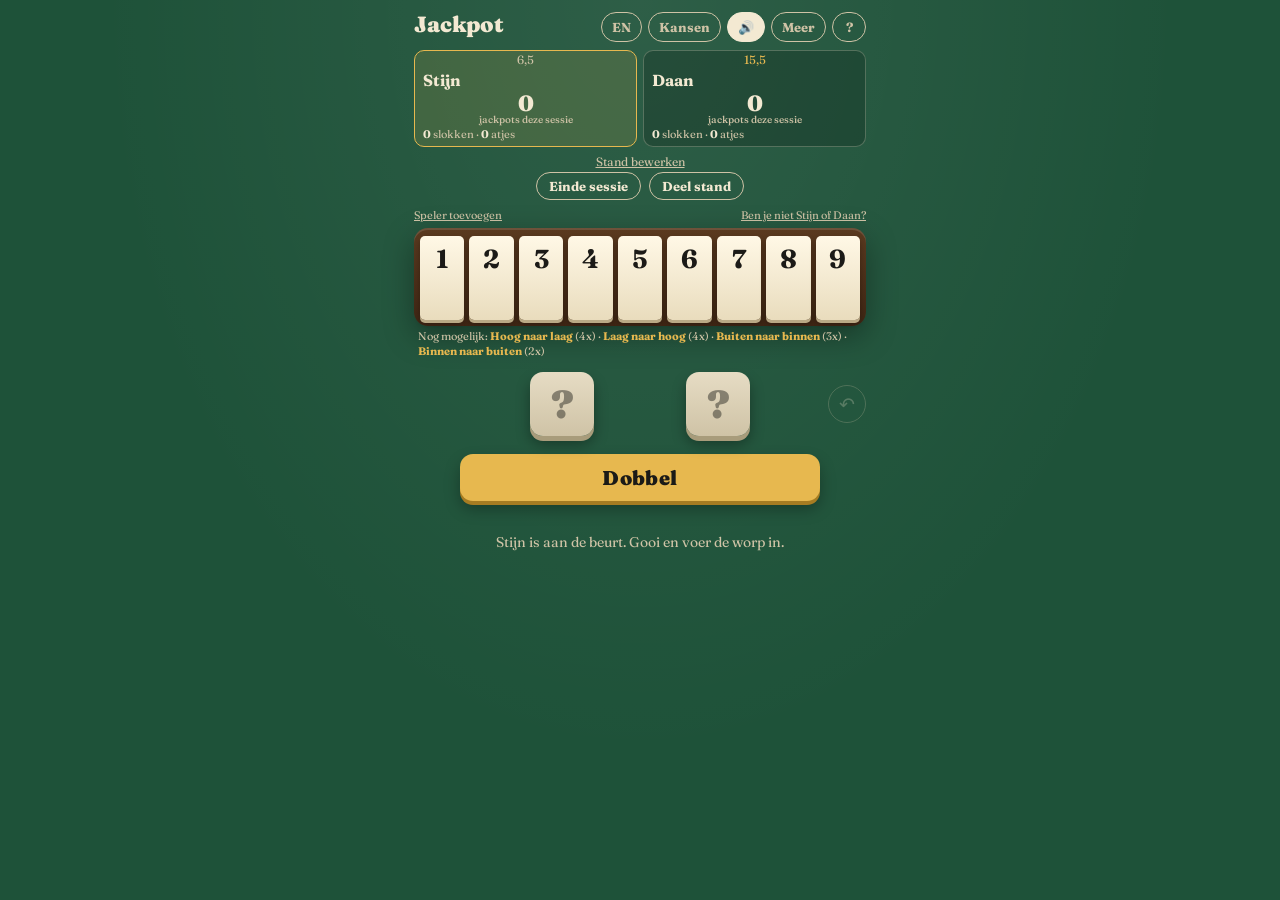
==== commit 23145d37: "Tweetalig (NL/EN) met taalknop, hulpscherm (?), installatie-uitleg en nieuw logo - I18N-woordenboek " ====
--- a/index.html
+++ b/index.html
@@ -171,6 +171,26 @@
 footer button{ font-size:13px; background:none; border:0; color:var(--ivory-dim); text-decoration:underline; padding:4px 0; }
 .rules{ margin-top:14px; font-size:13px; color:var(--ivory-dim); line-height:1.5; }
 .rules summary{ cursor:pointer; color:var(--ivory); }
+.install{ margin:0 0 12px; padding:10px 12px; border-radius:10px; background:rgba(231,184,79,.14); border:1.5px solid var(--gold); font-size:13px; line-height:1.45; }
+.install b{ display:block; color:var(--gold); margin-bottom:2px; }
+.install .other{ color:var(--ivory-dim); }
+.install .row{ display:flex; gap:8px; margin-top:6px; }
+.install button{ font-size:13px; font-weight:700; padding:6px 12px; border-radius:999px; border:1.5px solid var(--ivory-dim); background:transparent; color:var(--ivory); }
+.install button.primary{ background:var(--ivory); color:var(--ink); border-color:var(--ivory); }
+body.play .install{ margin-bottom:8px; padding:8px 10px; font-size:12px; }
+/* help sheet (? button): rules, manual, origin */
+.help{ position:fixed; inset:0; z-index:25; background:rgba(0,0,0,.55); overflow-y:auto; -webkit-overflow-scrolling:touch; padding:max(12px,env(safe-area-inset-top,0px)) 12px max(12px,env(safe-area-inset-bottom,0px)); }
+.help[hidden]{ display:none; }
+.helpcard{ max-width:480px; margin:0 auto; background:var(--felt); border:1.5px solid var(--gold); border-radius:14px; padding:14px 16px 18px; color:var(--ivory); font-size:14px; line-height:1.5; box-shadow:0 10px 30px rgba(0,0,0,.45); position:relative; }
+.helpcard h2{ margin:0 0 4px; font-size:24px; font-weight:900; padding-right:48px; }
+.helpcard h3{ margin:18px 0 6px; font-size:17px; font-weight:700; color:var(--gold); }
+.helpcard p{ margin:0 0 8px; }
+.helpcard ul{ margin:0 0 8px; padding-left:18px; }
+.helpcard li{ margin:0 0 6px; }
+.helpcard b{ color:var(--gold); font-weight:700; }
+.helpcard .x{ position:absolute; top:8px; right:8px; width:44px; height:44px; border-radius:50%; border:1.5px solid var(--ivory-dim); background:transparent; color:var(--ivory); font-size:22px; line-height:1; padding:0; }
+.helpcard .done{ display:block; margin:18px auto 0; font-size:16px; font-weight:700; padding:10px 24px; border-radius:999px; border:0; background:var(--ivory); color:var(--ink); }
+.mode button.help-btn{ width:34px; padding:6px 0; text-align:center; }
 .die.blank{ background:linear-gradient(#e6dcc4,#cfc3a6); box-shadow:0 5px 0 #a89c7b, 0 8px 14px rgba(0,0,0,.35); display:flex; align-items:center; justify-content:center; font-size:38px; font-weight:900; color:rgba(27,26,23,.45); }
 .die.picking{ outline:3px solid var(--gold); outline-offset:3px; }
 .picker{ display:none; justify-content:center; gap:8px; margin:0 0 12px; }
@@ -275,43 +295,47 @@
 </head>
 <body>
 <div class="overlay" id="overlay" aria-hidden="true"><span id="overlayText"></span></div>
-<div class="scanbox" id="scanbox"><video id="scanvideo" playsinline muted></video><p id="scanmsg">Richt de camera op de QR van de ander</p><div><input id="scancode" placeholder="of typ de code"><button id="scanOk">Overnemen</button></div><button id="scanClose">Sluiten</button></div>
+<div class="scanbox" id="scanbox"><video id="scanvideo" playsinline muted></video><p id="scanmsg" data-i18n="scanAim"></p><div><input id="scancode" data-i18n-placeholder="scanType"><button id="scanOk" data-i18n="scanTake"></button></div><button id="scanClose" data-i18n="close"></button></div>
+<div class="help" id="help" hidden role="dialog" aria-modal="true"><div class="helpcard" id="helpcard"></div></div>
 <main>
 <header>
   <h1>Jackpot</h1>
-  <div class="mode" role="group" aria-label="Weergave">
-    <button id="mKans" aria-pressed="false">Kansen</button>
-    <button id="mSound" aria-pressed="true" aria-label="Geluid">🔊</button>
-    <button id="mView" aria-pressed="false">Meer</button>
+  <div class="mode" role="group" data-i18n-aria="view">
+    <button id="mLang" aria-pressed="false">EN</button>
+    <button id="mKans" aria-pressed="false" data-i18n="odds"></button>
+    <button id="mSound" aria-pressed="true" data-i18n-aria="sound">🔊</button>
+    <button id="mView" aria-pressed="false"></button>
+    <button id="mHelp" class="help-btn" aria-pressed="false" data-i18n-aria="help">?</button>
   </div>
 </header>
+<div class="install" id="install" hidden></div>
 
 <div class="players" id="players"></div>
-<div class="nameform" id="nameform"><input id="nameInput" type="text" maxlength="20" placeholder="Naam" autocomplete="off"><button id="nameOk">Opslaan</button><button class="cancel" id="nameCancel">Annuleren</button></div>
-<button class="alltime" id="alltime" title="Tik om bij te werken"></button>
+<div class="nameform" id="nameform"><input id="nameInput" type="text" maxlength="20" data-i18n-placeholder="name" autocomplete="off"><button id="nameOk" data-i18n="save"></button><button class="cancel" id="nameCancel" data-i18n="cancel"></button></div>
+<button class="alltime" id="alltime" data-i18n-title="alltimeTitle"></button>
 <div class="alltimeform" id="alltimeform"></div>
-<div class="sessionbar" id="sessionbar" style="display:none"><button id="endSession">Einde sessie</button><button id="shareStand">Deel stand</button></div>
-<div class="playerlinks"><button class="addplayer" id="addPlayer">Speler toevoegen</button><button class="addplayer" id="notUs">Ben je niet Stijn of Daan?</button></div>
-<div class="nameform" id="twoform"><input id="twoA" type="text" maxlength="20" placeholder="Speler 1" autocomplete="off"><input id="twoB" type="text" maxlength="20" placeholder="Speler 2" autocomplete="off"><button id="twoOk">Opslaan</button><button class="cancel" id="twoCancel">Annuleren</button></div>
-
-<section class="box" aria-label="Bord"><div class="tiles" id="tiles"></div></section>
+<div class="sessionbar" id="sessionbar" style="display:none"><button id="endSession" data-i18n="endSession"></button><button id="shareStand" data-i18n="shareStand"></button></div>
+<div class="playerlinks"><button class="addplayer" id="addPlayer" data-i18n="addPlayer"></button><button class="addplayer" id="notUs" data-i18n="notUs"></button></div>
+<div class="nameform" id="twoform"><input id="twoA" type="text" maxlength="20" data-i18n-placeholder="player1" autocomplete="off"><input id="twoB" type="text" maxlength="20" data-i18n-placeholder="player2" autocomplete="off"><button id="twoOk" data-i18n="save"></button><button class="cancel" id="twoCancel" data-i18n="cancel"></button></div>
+
+<section class="box" data-i18n-aria="board"><div class="tiles" id="tiles"></div></section>
 <div class="boardstat">
-  <span>Jackpot <b id="pj">–</b></span>
-  <span><b id="es">–</b> slokken</span>
-  <span>Saldo <b id="net">–</b></span>
+  <span><span data-i18n="jackpot"></span> <b id="pj">–</b></span>
+  <span><b id="es">–</b> <span data-i18n="sips"></span></span>
+  <span><span data-i18n="net"></span> <b id="net">–</b></span>
 </div>
 <div class="special" id="special"></div>
 
-<section aria-label="Dobbelstenen">
+<section data-i18n-aria="dice">
   <div class="dice">
-    <button class="die" id="d1" aria-label="Dobbelsteen 1"></button>
+    <button class="die" id="d1"></button>
     <div class="sum" id="sum">7</div>
-    <button class="die" id="d2" aria-label="Dobbelsteen 2"></button>
-    <button class="undo" id="undo" aria-label="Laatste zet terugdraaien" title="Laatste zet terugdraaien">↶</button>
+    <button class="die" id="d2"></button>
+    <button class="undo" id="undo" data-i18n-aria="undo" data-i18n-title="undo">↶</button>
   </div>
-  <div class="picker" id="picker" aria-label="Kies ogen"></div>
-  <p class="dicehelp">Tik op een steen en kies de ogen. Veeg een tegel omhoog om hem om te klappen, omlaag om hem terug te zetten</p>
-  <button class="roll" id="roll">Dobbel</button>
+  <div class="picker" id="picker" data-i18n-aria="pickPips"></div>
+  <p class="dicehelp" data-i18n="diceHelp"></p>
+  <button class="roll" id="roll" data-i18n="roll"></button>
 </section>
 
 <section id="moves" class="moves" aria-live="polite"></section>
@@ -320,25 +344,30 @@
 <div class="meer" id="meer">
 <section class="hist" id="hist"></section>
 <footer>
-  <span>Variant</span>
-  <div class="mode" role="group" aria-label="Spelvariant">
-    <button id="mNormal" aria-pressed="true">Normaal</button>
-    <button id="mExtreme" aria-pressed="false">Extreme</button>
+  <span data-i18n="variant"></span>
+  <div class="mode" role="group" data-i18n-aria="variantAria">
+    <button id="mNormal" aria-pressed="true" data-i18n="normal"></button>
+    <button id="mExtreme" aria-pressed="false" data-i18n="extreme"></button>
   </div>
 </footer>
 
 <footer class="stratbar">
-  <span id="strat">Advies: hoogste jackpotkans</span>
-  <button id="toggleStrat">Wissel naar minste slokken</button>
+  <span id="strat"></span>
+  <button id="toggleStrat"></button>
 </footer>
 <footer>
-  <button id="resetScores">Score en geschiedenis wissen</button>
-  <button id="reset">Bord resetten</button>
+  <button id="resetScores" data-i18n="clearScores"></button>
+  <button id="reset" data-i18n="resetBoard"></button>
 </footer>
 
 <details class="rules">
-  <summary>Regels</summary>
-  Negen tegels, altijd twee dobbelstenen. Per worp klap je één tegel om: de som, of het getal van één van de twee stenen. Alles dicht is jackpot: de rest trekt een atje. Kun je niets omklappen, dan drink je zelf zoveel slokken als er tegels open staan. Bij Extreme drink je de som van de open getallen. Jackpot van binnen naar buiten: 2 atjes. Van buiten naar binnen: 3 atjes. Van hoog naar laag of laag naar hoog: 4 atjes. Drie keer op rij dezelfde ogen, ook door beurten heen: atje kruk, spel gaat door. De kansen gaan uit van optimaal doorspelen vanaf dat bord. Saldo = verwachte eigen slokken min 10 slokken per tegenstander maal de jackpotkans; lager is beter.
+  <summary data-i18n="rules"></summary>
+  <span data-i18n="rulesText"></span>
+</details>
+<details class="rules" id="installHelp">
+  <summary data-i18n="installHelp"></summary>
+  <div><b data-i18n="installAndroidLbl"></b> <span data-i18n="installAndroid"></span></div>
+  <div><b data-i18n="installIosLbl"></b> <span data-i18n="installIos"></span></div>
 </details>
 </div>
 </main>
@@ -2648,11 +2677,210 @@
   "use strict";
   var FULL=511, ROLLS=[];
   for(var a=1;a<=6;a++)for(var b=1;b<=6;b++)ROLLS.push([a,b]);
+
+  /* ---- dictionary ---- */
+  var I18N={
+    nl:{
+      langAria:"Switch to English",
+      view:"Weergave", odds:"Kansen", sound:"Geluid", more:"Meer", game:"Spel",
+      scanAim:"Richt de camera op de QR van de ander", scanType:"of typ de code", scanTake:"Overnemen",
+      close:"Sluiten", save:"Opslaan", cancel:"Annuleren", cont:"Verder",
+      name:"Naam", newName:"Naam nieuwe speler", player1:"Speler 1", player2:"Speler 2",
+      alltimeTitle:"Tik om bij te werken", editStand:"Stand bewerken", allTime:"Totaalstand (alle sessies)", drawBtn:"Gelijk",
+      jpSession:"Jackpots deze sessie", jpSessionLc:"jackpots deze sessie", takeQr:"Stand overnemen (QR)",
+      endSession:"Einde sessie", shareStand:"Deel stand", addPlayer:"Speler toevoegen", notUs:"Ben je niet Stijn of Daan?",
+      board:"Bord", jackpot:"Jackpot", jackpotLc:"jackpot", net:"Saldo",
+      sip:"slok", sips:"slokken", chug:"atje", chugs:"atjes", stool:"kruk", stools:"kruk", turn:"beurt", million:"mln",
+      noSpecial:"Geen speciale jackpot meer mogelijk.", stillPossible:"Nog mogelijk: ", oneIn:"1 op {n}",
+      dice:"Dobbelstenen", die:"Dobbelsteen {n}", notEntered:"nog niet ingevoerd", undo:"Laatste zet terugdraaien", pickPips:"Kies ogen",
+      diceHelp:"Tik op een steen en kies de ogen. Veeg een tegel omhoog om hem om te klappen, omlaag om hem terug te zetten", roll:"Dobbel",
+      tile:"Tegel {n}", closed:" (dicht)", nameTitle:"Tik om naam te wijzigen",
+      hint:"{n} is aan de beurt. Gooi en voer de worp in.", noMove:"Met {a} en {b} kan hier niets meer. Voer de nieuwe worp in.",
+      jackpotBang:"Jackpot!", flip:"Draai {n} om", die1:"steen 1", die2:"steen 2", sum:"som", or:" of ", advice:"advies",
+      stoolNotice:"Atje kruk voor {n}{x}. Spel gaat door.",
+      bakShout:"Bak!", bak:"bak", throwsJackpot:"{n} gooit jackpot.", next:"Volgende speler",
+      dead:"Dood", deadBang:"Dood!", oof:"OOF!", rolled:"Gegooid:", drinks:"{n} drinkt {s}.", deadSips:"dood, {s}",
+      deathFrom:"Kans op dood vanaf dit bord: {p} ({c} van de 36 worpen).", deathHere:"Kans op dood hier: {p}.", wrongRoll:"Verkeerde worp ingevoerd",
+      tap:"Tik om verder te gaan",
+      statPre:"Kans vooraf {a}, laagste punt onderweg {b}.", allOpt:"Alle {n} keuzes optimaal.", oneSub:"Met één suboptimale keuze. Vet.", nSub:"Met {n} suboptimale keuzes. Nog vetter.",
+      medalTitle:{2:"Dikke jackpot!",3:"Monsterjackpot!",4:"Historisch!"},
+      own:{Stijn:["Op eigen tegel. Daan: {x}bak.","De 1 is thuisgekomen bij Stijn."],Daan:["Op eigen tegel. Stijn: {x}bak.","De 9 is thuisgekomen bij Daan."]},
+      stolenLines:{Stijn:["Daan pakt de Stijn special.","Stijn, dat is jouw tegel. 2x bak."],Daan:["Stijn pakt de Daan special.","Op Daans eigen tegel. 2x bak, Daan."]},
+      stolenBang:"Gestolen!", stolen:"gestolen", crying:"{n} gaat huilen van blijdschap",
+      specialBang:"{n} special!", superSpecialBang:"{n} super special!", specialQ:"{n} special?", superQ:"{n} super special?", special:"special", superSpecial:"super special",
+      joooow:"Joooow!", oneMore:"Nog één voor {s}!", stillOpen:"{s} nog open",
+      stoolQ:"Kruk?", stoolAria:"Kruk", stoolChug:"atje kruk", stoolChugBig:"ADTJE KRUK",
+      drinkN:"Drink {s}, {a}.",
+      aanhef:["pik","maat","broer","lul","gozer","gozermaat","broertje","makker","kerel","vriend","kanjer","mattie","baas","chef","kampioen","ouwe","jongen","sukkel","tijger","brada","grote vriend","legende","vlerk"],
+      waardering:["Petje af, {n}.","Dit gaat de boeken in, {n}.","Hier doen we het voor, {n}.","Geen woorden, {n}. Alleen bewondering.","{n} vertelt dit nog aan zijn kleinkinderen.","Even stil zijn voor {n}.","De bar mag even applaudisseren voor {n}."],
+      flavor:{1:"Bijna!!",2:"Bijna!",3:"Zo dichtbij.",4:"Had erger gekund.",5:"Matige beurt.",6:"Lol.",7:"Lol.",8:"Wat was dit?",9:"Geen tegel geraakt. Legendarisch."},
+      luck:{bad:"Slecht",meh:"Matig",normal:"Normaal",good:"Goed",great:"Heel goed",legend:"Legendarisch"},
+      luckVerdict:{
+        bad:"Slecht. {stat} Dit was objectief vreselijk en is hierbij officieel erkend.",
+        meh:"Matig. {stat} De dobbelstenen waren niet jullie vriend.",
+        normal:"Normaal. {stat} Keurig gemiddeld, niets te melden.",
+        good:"Goed. {stat} Boven verwachting.",
+        great:"Heel goed. {stat} Dit soort avonden zijn schaars.",
+        legend:"Legendarisch. {stat} Geniet ervan, dit komt niet terug."
+      },
+      expected:"Verwacht {e} jackpots in {t}, gegooid {j}.",
+      pointFor:"Punt voor {n}.", draw:"Gelijkspel, allebei een half punt.",
+      session:"Sessie", sessionIs:"Sessie: {c}", hTurns:"beurten", hSipsPerTurn:"slokken/beurt", hOptimal:"optimaal", hLuck:"geluk",
+      becomes:"Totaalstand wordt Stijn {a} tegen {b} Daan.", settle:"Verrekenen en afsluiten",
+      sessionClosed:"Sessie gesloten", vs:"Stijn {a} tegen {b} Daan", scanWith:"Scan met de andere telefoon: Stand bewerken, Stand overnemen (QR)", orType:"of typ: {c}",
+      taken:"Stand overgenomen", badCode:"Geen geldige code.", noCam:"Camera scannen kan hier niet. Typ de code van de ander.", noCam2:"Geen camera. Typ de code van de ander.",
+      standText:"Jackpot totaalstand: Stijn {a} tegen {b} Daan",
+      hist:"Geschiedenis", histEmpty:"Nog geen beurten gespeeld.", now:"Nu · {n}", busy:"bezig", immediate:"meteen fout",
+      pat:{hl:"Hoog naar laag",lh:"Laag naar hoog",oi:"Buiten naar binnen",io:"Binnen naar buiten"},
+      patFull:{hl:"Van hoog naar laag",lh:"Van laag naar hoog",oi:"Van buiten naar binnen",io:"Van binnen naar buiten"},
+      variant:"Variant", variantAria:"Spelvariant", normal:"Normaal", extreme:"Extreme",
+      strat:["hoogste jackpotkans","minste slokken","beste saldo (bak = 10 slokken)"], adviceLbl:"Advies: {s}", switchTo:"Wissel naar {s}",
+      clearScores:"Score en geschiedenis wissen", clearSure:"Zeker? Tik nogmaals om te wissen", resetBoard:"Bord resetten",
+      rules:"Regels",
+      rulesText:"Negen tegels, altijd twee dobbelstenen. Per worp klap je één tegel om: de som, of het getal van één van de twee stenen. Alles dicht is jackpot: de rest trekt een atje. Kun je niets omklappen, dan drink je zelf zoveel slokken als er tegels open staan. Bij Extreme drink je de som van de open getallen. Jackpot van binnen naar buiten: 2 atjes. Van buiten naar binnen: 3 atjes. Van hoog naar laag of laag naar hoog: 4 atjes. Drie keer op rij dezelfde ogen, ook door beurten heen: atje kruk, spel gaat door. De kansen gaan uit van optimaal doorspelen vanaf dat bord. Saldo = verwachte eigen slokken min 10 slokken per tegenstander maal de jackpotkans; lager is beter.",
+      and:"en",
+      help:"Hulp", helpTitle:"Jackpot", helpSub:"Spelregels, handleiding en oorsprong",
+      helpRulesH:"Spelregels",
+      helpRules:[
+        "**Negen tegels** (1 t/m 9) en altijd **twee dobbelstenen**. Per worp klap je **één tegel** om: de som van de stenen, of het getal van één van de twee stenen.",
+        "**Alles dicht is jackpot**: de rest trekt een atje.",
+        "**Kun je niets omklappen**, dan ben je dood en drink je zelf zoveel slokken als er tegels open staan. Bij **Extreme** drink je de som van de open getallen.",
+        "**Speciale jackpots** (de volgorde waarin je omklapt): van binnen naar buiten 2 atjes, van buiten naar binnen 3 atjes, van hoog naar laag of van laag naar hoog 4 atjes.",
+        "**Atje kruk**: drie keer op rij dezelfde ogen, ook door beurten heen. De gooier trekt een atje (op een kruk) en het spel gaat gewoon door.",
+        "**Stijn- en Daan-tegel**: de 1 is van Stijn, de 9 van Daan. Sluit je de jackpot op je eigen tegel, dan is het een special (met een patroon erbij: super special). Sluit de ander hem op jouw tegel, dan is hij gestolen: 2x bak.",
+        "**Kansen en saldo**: de kansen gaan uit van optimaal doorspelen vanaf dat bord. Saldo = verwachte eigen slokken min 10 slokken per tegenstander maal de jackpotkans; lager is beter."
+      ],
+      helpManualH:"Handleiding",
+      helpManual:[
+        "**Spelers**: tik op een speler om hem aan de beurt te zetten. Tik nogmaals op de actieve speler om de naam te wijzigen. Onder de spelers: een speler toevoegen, of de twee namen vervangen.",
+        "**Gooien**: tik op **Dobbel** om digitaal te gooien, of gooi echte stenen en tik op een steen om de ogen in te voeren.",
+        "**Tegels**: tik op een voorgestelde zet, of veeg een tegel omhoog om hem om te klappen en omlaag om hem terug te zetten. Met ↶ draai je de laatste zet terug. Na een dood herstel je een typfout met 'Verkeerde worp ingevoerd'.",
+        "**Kansen**: de knop Kansen toont per zet de jackpotkans, de verwachte slokken en het saldo, plus het advies. Welk advies (jackpotkans, minste slokken of saldo) stel je in onder Meer.",
+        "**Meer**: de geschiedenis van alle beurten met de keuzes en kansen, de variant (Normaal of Extreme), het advies, score en geschiedenis wissen en het bord resetten.",
+        "**Sessie (Stijn en Daan)**: 'Einde sessie' telt de jackpots van de avond, geeft een oordeel over het geluk en verrekent de totaalstand. 'Deel stand' toont een QR-code; op de andere telefoon lees je die via Stand bewerken, Stand overnemen (QR), of typ je de code over.",
+        "**Geluid en taal**: 🔊 zet het geluid aan of uit; EN/NL wisselt de taal. Alles blijft op je eigen telefoon opgeslagen; er is geen account.",
+        "**Installeren**: Android, Chrome: menu (⋮) rechtsboven, 'App installeren'. iPhone, Safari: Delen, naar beneden scrollen, 'Zet op beginscherm'."
+      ],
+      helpOriginH:"Oorsprong",
+      helpOrigin:[
+        "Jackpot stamt af van **Shut the Box**, een kroegspel dat volgens de overlevering al eeuwen door Normandische vissers en in Engelse pubs wordt gespeeld: een houten bakje met negen klepjes, twee dobbelstenen, en de kunst om ze allemaal dicht te krijgen.",
+        "Deze versie is het drankspel dat **Stijn en Daan** ervan maakten: een jackpot kost de rest een atje, dood zijn kost jezelf slokken, en daar kwamen de specials, atje kruk en de eigen tegels (de 1 van Stijn, de 9 van Daan) bovenop. De totaalstand tussen die twee loopt over alle sessies door.",
+        "De app is gebouwd in 2026 zodat het spel overal mee kan, ook zonder bakje. De kansen zijn geen schatting: voor alle 511 mogelijke borden is het optimale spel doorgerekend."
+      ],
+      installTitle:"Zet Jackpot op je beginscherm",
+      installIos:"Safari: tik op Delen (het vierkant met de pijl omhoog), scrol naar beneden en tik op 'Zet op beginscherm'.",
+      installAndroid:"Chrome: menu (⋮) rechtsboven, tik op 'App installeren' of 'Toevoegen aan startscherm'.",
+      installBtn:"Installeren", later:"Later", installHelp:"Installeren als app", installAndroidLbl:"Android (Chrome):", installIosLbl:"iPhone (Safari):"
+    },
+    en:{
+      langAria:"Wissel naar Nederlands",
+      view:"View", odds:"Odds", sound:"Sound", more:"More", game:"Game",
+      scanAim:"Point the camera at the other phone's QR", scanType:"or type the code", scanTake:"Import",
+      close:"Close", save:"Save", cancel:"Cancel", cont:"Continue",
+      name:"Name", newName:"New player's name", player1:"Player 1", player2:"Player 2",
+      alltimeTitle:"Tap to update", editStand:"Edit score", allTime:"All-time score (all sessions)", drawBtn:"Draw",
+      jpSession:"Jackpots this session", jpSessionLc:"jackpots this session", takeQr:"Import score (QR)",
+      endSession:"End session", shareStand:"Share score", addPlayer:"Add player", notUs:"Not Stijn or Daan?",
+      board:"Board", jackpot:"Jackpot", jackpotLc:"jackpot", net:"Net",
+      sip:"sip", sips:"sips", chug:"chug", chugs:"chugs", stool:"stool", stools:"stools", turn:"turn", million:"million",
+      noSpecial:"No special jackpot possible any more.", stillPossible:"Still on: ", oneIn:"1 in {n}",
+      dice:"Dice", die:"Die {n}", notEntered:"not entered yet", undo:"Undo last move", pickPips:"Pick pips",
+      diceHelp:"Tap a die and pick the pips. Swipe a tile up to flip it down, swipe down to put it back", roll:"Roll",
+      tile:"Tile {n}", closed:" (down)", nameTitle:"Tap to change name",
+      hint:"{n}'s turn. Roll and enter the pips.", noMove:"Nothing left to flip with {a} and {b}. Enter the new roll.",
+      jackpotBang:"Jackpot!", flip:"Flip {n}", die1:"die 1", die2:"die 2", sum:"sum", or:" or ", advice:"advice",
+      stoolNotice:"Stool chug for {n}{x}. The game goes on.",
+      bakShout:"Chug!", bak:"chug", throwsJackpot:"{n} rolls a jackpot.", next:"Next player",
+      dead:"Dead", deadBang:"Dead!", oof:"OOF!", rolled:"Rolled:", drinks:"{n} drinks {s}.", deadSips:"dead, {s}",
+      deathFrom:"Chance of dying from this board: {p} ({c} of 36 rolls).", deathHere:"Chance of dying here: {p}.", wrongRoll:"Wrong roll entered",
+      tap:"Tap to continue",
+      statPre:"Jackpot chance at the start {a}, lowest point along the way {b}.", allOpt:"All {n} choices optimal.", oneSub:"With one suboptimal choice. Sick.", nSub:"With {n} suboptimal choices. Even sicker.",
+      medalTitle:{2:"Big fat jackpot!",3:"Monster jackpot!",4:"Historic!"},
+      own:{Stijn:["On his own tile. Daan: {x}chug.","The 1 has come home to Stijn."],Daan:["On his own tile. Stijn: {x}chug.","The 9 has come home to Daan."]},
+      stolenLines:{Stijn:["Daan nicks the Stijn special.","Stijn, that's your tile. 2x chug."],Daan:["Stijn nicks the Daan special.","On Daan's own tile. 2x chug, Daan."]},
+      stolenBang:"Stolen!", stolen:"stolen", crying:"{n} is crying with joy",
+      specialBang:"{n} special!", superSpecialBang:"{n} super special!", specialQ:"{n} special?", superQ:"{n} super special?", special:"special", superSpecial:"super special",
+      joooow:"Joooow!", oneMore:"One more for {s}!", stillOpen:"{s} still on",
+      stoolQ:"Stool?", stoolAria:"Stool", stoolChug:"stool chug", stoolChugBig:"STOOL CHUG",
+      drinkN:"Drink {s}, {a}.",
+      aanhef:["mate","bro","pal","buddy","legend","champ","chief","boss","big man","geezer","muppet","tiger","old chap","son","numpty","lad","my friend","captain","sunshine","wally","you absolute unit"],
+      waardering:["Hats off, {n}.","One for the books, {n}.","This is what we do it for, {n}.","No words, {n}. Only admiration.","{n} will tell the grandkids about this one.","A moment of silence for {n}.","The bar may applaud {n}."],
+      flavor:{1:"So close!!",2:"So close!",3:"Nearly.",4:"Could have been worse.",5:"Mediocre turn.",6:"Lol.",7:"Lol.",8:"What was that?",9:"Not a single tile. Legendary."},
+      luck:{bad:"Bad",meh:"Meh",normal:"Normal",good:"Good",great:"Very good",legend:"Legendary"},
+      luckVerdict:{
+        bad:"Bad. {stat} This was objectively dreadful and is hereby officially acknowledged.",
+        meh:"Meh. {stat} The dice were not your friends.",
+        normal:"Normal. {stat} Neatly average, nothing to report.",
+        good:"Good. {stat} Above expectations.",
+        great:"Very good. {stat} Nights like this are rare.",
+        legend:"Legendary. {stat} Enjoy it, this won't come round again."
+      },
+      expected:"Expected {e} jackpots in {t}, rolled {j}.",
+      pointFor:"Point for {n}.", draw:"Draw, half a point each.",
+      session:"Session", sessionIs:"Session: {c}", hTurns:"turns", hSipsPerTurn:"sips/turn", hOptimal:"optimal", hLuck:"luck",
+      becomes:"All-time score becomes Stijn {a} to {b} Daan.", settle:"Settle and close",
+      sessionClosed:"Session closed", vs:"Stijn {a} to {b} Daan", scanWith:"Scan with the other phone: Edit score, Import score (QR)", orType:"or type: {c}",
+      taken:"Score imported", badCode:"Not a valid code.", noCam:"Camera scanning isn't available here. Type the other person's code.", noCam2:"No camera. Type the other person's code.",
+      standText:"Jackpot all-time score: Stijn {a} to {b} Daan",
+      hist:"History", histEmpty:"No turns played yet.", now:"Now · {n}", busy:"in progress", immediate:"dead straight away",
+      pat:{hl:"High to low",lh:"Low to high",oi:"Outside in",io:"Inside out"},
+      patFull:{hl:"High to low",lh:"Low to high",oi:"Outside in",io:"Inside out"},
+      variant:"Variant", variantAria:"Game variant", normal:"Normal", extreme:"Extreme",
+      strat:["highest jackpot chance","fewest sips","best net (chug = 10 sips)"], adviceLbl:"Advice: {s}", switchTo:"Switch to {s}",
+      clearScores:"Clear score and history", clearSure:"Sure? Tap again to clear", resetBoard:"Reset board",
+      rules:"Rules",
+      rulesText:"Nine tiles, always two dice. Each roll you flip one tile: the sum, or the number on either die. All tiles down is a jackpot: everyone else does a chug. If you can't flip anything, you drink as many sips as there are tiles still open. In Extreme you drink the sum of the open numbers. Jackpot from inside out: 2 chugs. Outside in: 3 chugs. High to low or low to high: 4 chugs. The same pips three times in a row, also across turns: stool chug, the game goes on. The odds assume optimal play from that board onwards. Net = your expected own sips minus 10 sips per opponent times the jackpot chance; lower is better.",
+      and:"and",
+      help:"Help", helpTitle:"Jackpot", helpSub:"Rules, manual and origin",
+      helpRulesH:"Rules",
+      helpRules:[
+        "**Nine tiles** (1 to 9) and always **two dice**. Each roll you flip **one tile**: the sum of the dice, or the number on either die.",
+        "**All tiles down is a jackpot**: everyone else does a chug.",
+        "**If you can't flip anything** you're dead and drink as many sips as there are tiles still open. In **Extreme** you drink the sum of the open numbers.",
+        "**Special jackpots** (the order you flip in): inside out 2 chugs, outside in 3 chugs, high to low or low to high 4 chugs.",
+        "**Stool chug**: the same pips three times in a row, also across turns. The roller does a chug (standing on a stool) and the game simply goes on.",
+        "**Stijn's and Daan's tiles**: the 1 belongs to Stijn, the 9 to Daan. Close the jackpot on your own tile and it's a special (with a pattern as well: a super special). If the other one closes it on your tile, it's stolen: 2x chug.",
+        "**Odds and net**: the odds assume optimal play from that board onwards. Net = your expected own sips minus 10 sips per opponent times the jackpot chance; lower is better."
+      ],
+      helpManualH:"Manual",
+      helpManual:[
+        "**Players**: tap a player to give them the turn. Tap the active player again to change the name. Below the players: add a player, or replace the two names.",
+        "**Rolling**: tap **Roll** to roll digitally, or roll real dice and tap a die to enter the pips.",
+        "**Tiles**: tap a suggested move, or swipe a tile up to flip it down and down to put it back. ↶ undoes the last move. After a death, 'Wrong roll entered' fixes a typo.",
+        "**Odds**: the Odds button shows the jackpot chance, expected sips and net for every move, plus the advice. Which advice (jackpot chance, fewest sips or net) is set under More.",
+        "**More**: the history of every turn with its choices and odds, the variant (Normal or Extreme), the advice, clearing the score and history, and resetting the board.",
+        "**Session (Stijn and Daan)**: 'End session' counts the night's jackpots, judges the luck and settles the all-time score. 'Share score' shows a QR code; the other phone reads it via Edit score, Import score (QR), or types the code.",
+        "**Sound and language**: 🔊 turns the sound on or off; EN/NL switches the language. Everything stays on your own phone; there is no account.",
+        "**Installing**: Android, Chrome: menu (⋮) top right, 'Install app'. iPhone, Safari: Share, scroll down, 'Add to Home Screen'."
+      ],
+      helpOriginH:"Origin",
+      helpOrigin:[
+        "Jackpot descends from **Shut the Box**, a pub game said to have been played for centuries by Norman fishermen and in English pubs: a wooden box with nine flaps, two dice, and the art of getting them all down.",
+        "This version is the drinking game **Stijn and Daan** made of it: a jackpot costs everyone else a chug, dying costs you sips, and the specials, the stool chug and the personal tiles (Stijn's 1, Daan's 9) grew on top. The all-time score between the two runs across every session.",
+        "The app was built in 2026 so the game can come along anywhere, box or no box. The odds are not an estimate: optimal play has been worked out for all 511 possible boards."
+      ],
+      installTitle:"Put Jackpot on your home screen",
+      installIos:"Safari: tap Share (the square with the arrow), scroll down and tap 'Add to Home Screen'.",
+      installAndroid:"Chrome: menu (⋮) top right, tap 'Install app' or 'Add to Home screen'.",
+      installBtn:"Install", later:"Later", installHelp:"Install as an app", installAndroidLbl:"Android (Chrome):", installIosLbl:"iPhone (Safari):"
+    }
+  };
+  function t(key,vars){
+    var d=I18N[S.lang]||I18N.nl, v=d[key];
+    if(v===undefined) v=I18N.nl[key];
+    if(v===undefined) return key;
+    if(typeof v!=="string") return v;
+    if(vars) v=v.replace(/\{(\w+)\}/g,function(m,k){ return Object.prototype.hasOwnProperty.call(vars,k)?String(vars[k]):m; });
+    return v;
+  }
+  function sips(n){ return n+" "+(n===1?t("sip"):t("sips")); }
+  function pickOne(arr){ return arr[Math.floor(Math.random()*arr.length)]; }
+
   function pop(s){var c=0;while(s){c+=s&1;s>>=1;}return c;}
   function tilesum(s){var t=0;for(var i=1;i<=9;i++)if(s>>(i-1)&1)t+=i;return t;}
   function moves(s,a,b){
     var out=[], seen={};
-    [[a,"steen 1"],[b,"steen 2"],[a+b,"som"]].forEach(function(m){
+    [[a,"die1"],[b,"die2"],[a+b,"sum"]].forEach(function(m){
       var v=m[0]; if(v<1||v>9||!(s>>(v-1)&1)) return;
       if(seen[v]){seen[v].labels.push(m[1]);return;}
       seen[v]={v:v,next:s&~(1<<(v-1)),labels:[m[1]]}; out.push(seen[v]);
@@ -2693,26 +2921,79 @@
 
   /* ---- state ---- */
   var S={ players:[{name:"Stijn",slokken:0,jackpots:0,atjes:0,kruk:0},{name:"Daan",slokken:0,jackpots:0,atjes:0,kruk:0}],
-          active:0, board:FULL, d1:null, d2:null, extreme:false, strat:2, kans:false, sound:true, view:"play", alltime:{"stijn":6.5,"daan":15.5}, decisions:[], turns:[], ended:null, streak:[], kruk:0 };
+          active:0, board:FULL, d1:null, d2:null, extreme:false, strat:2, kans:false, sound:true, view:"play", lang:"nl", alltime:{"stijn":6.5,"daan":15.5}, decisions:[], turns:[], ended:null, streak:[], kruk:0 };
   function save(){ try{ localStorage.setItem("jackpot-state", JSON.stringify(S)); }catch(e){} }
   function load(){
-    try{ var raw=localStorage.getItem("jackpot-state"); if(raw){ var o=JSON.parse(raw); if(o&&o.players&&o.players.length) S=o; } }catch(e){}
+    var raw=null;
+    try{ raw=localStorage.getItem("jackpot-state"); if(raw){ var o=JSON.parse(raw); if(o&&o.players&&o.players.length) S=o; } }catch(e){}
     if(typeof S.board!=="number") S.board=FULL;
     S.decisions=S.decisions||[]; S.turns=S.turns||[]; if(S.ended===undefined)S.ended=null; if(S.kans===undefined)S.kans=false; if(S.sound===undefined)S.sound=true; if(!S.view)S.view="play"; if(!S.alltime)S.alltime={"stijn":6.5,"daan":15.5}; if(S.alltime.stijn===15.5&&S.alltime.daan===6.5){S.alltime={"stijn":6.5,"daan":15.5};} S.streak=S.streak||[]; S.kruk=S.kruk||0; S.players.forEach(function(p){p.kruk=p.kruk||0;});
+    if(S.lang!=="nl"&&S.lang!=="en") S.lang=raw?"nl":(/^nl/i.test(String(navigator.language||""))?"nl":"en");
   }
   var pick=null, animClass="", fresh=false, rolling=false;
   load();
 
   var el=function(id){return document.getElementById(id);};
-  function pct(x,d){return (x*100).toFixed(d||1).replace(".",",")+"%";}
+  function dsep(s){ return S.lang==="nl"?s.replace(".",","):s; }
+  function pct(x,d){return dsep((x*100).toFixed(d||1))+"%";}
   function decimalsFor(list){ var seen={}; for(var i=0;i<list.length;i++){ var k=(list[i]*100).toFixed(1); if(seen[k])return 2; seen[k]=1; } return 1; }
-  function num(x){return x.toFixed(1).replace(".",",");}
-  function snum(x){return (x>0?"+":"")+x.toFixed(1).replace(".",",");}
-  var STRAT=["hoogste jackpotkans","minste slokken","beste saldo (bak = 10 slokken)"];
+  function num(x){return dsep(x.toFixed(1));}
+  function snum(x){return (x>0?"+":"")+dsep(x.toFixed(1));}
   function esc(s){return String(s).replace(/[&<>"]/g,function(c){return {"&":"&amp;","<":"&lt;",">":"&gt;",'"':"&quot;"}[c];});}
   function penalty(){return S.extreme?tilesum(S.board):pop(S.board);}
   function others(){ return S.players.filter(function(p,i){return i!==S.active;}).map(function(p){return p.name;}); }
-  function joinNames(a){ return a.length<=1?a.join(""):a.slice(0,-1).join(", ")+" en "+a[a.length-1]; }
+  function joinNames(a){ return a.length<=1?a.join(""):a.slice(0,-1).join(", ")+" "+t("and")+" "+a[a.length-1]; }
+
+  /* ---- language ---- */
+  function applyLang(){
+    document.documentElement.lang=S.lang;
+    var attrs=[["data-i18n",function(e,v){e.textContent=v;}],["data-i18n-placeholder",function(e,v){e.setAttribute("placeholder",v);}],["data-i18n-aria",function(e,v){e.setAttribute("aria-label",v);}],["data-i18n-title",function(e,v){e.setAttribute("title",v);}]];
+    attrs.forEach(function(s){ Array.prototype.forEach.call(document.querySelectorAll("["+s[0]+"]"),function(e){ s[1](e,String(t(e.getAttribute(s[0])))); }); });
+    var lb=el("mLang"); lb.textContent=S.lang==="nl"?"EN":"NL"; lb.setAttribute("aria-label",t("langAria"));
+    el("resetScores").classList.remove("confirm");
+    renderInstall();
+    if(!el("help").hidden) renderHelp();
+  }
+
+  /* ---- install help ---- */
+  var installEvt=null;
+  function isStandalone(){ try{ return (window.matchMedia&&window.matchMedia("(display-mode: standalone)").matches)||navigator.standalone===true; }catch(e){ return false; } }
+  function isIOS(){ var ua=navigator.userAgent||""; return /iPhone|iPad|iPod/.test(ua)||(/Macintosh/.test(ua)&&navigator.maxTouchPoints>1); }
+  function isMobile(){ var ua=navigator.userAgent||""; return isIOS()||/Android/i.test(ua); }
+  function installDismissed(){ try{ return localStorage.getItem("jackpot-install-dismissed")==="1"; }catch(e){ return false; } }
+  function dismissInstall(){ try{ localStorage.setItem("jackpot-install-dismissed","1"); }catch(e){} var b=el("install"); if(b)b.hidden=true; }
+  function renderInstall(){
+    var b=el("install"); if(!b)return;
+    if(isStandalone()||installDismissed()||(!isMobile()&&!installEvt)){ b.hidden=true; return; }
+    var ios=isIOS();
+    b.innerHTML='<b>'+esc(t("installTitle"))+'</b><div>'+esc(t(ios?"installIos":"installAndroid"))+'</div><div class="other">'+esc(t(ios?"installAndroid":"installIos"))+'</div>'+
+      '<div class="row">'+(installEvt?'<button class="primary" id="installGo">'+esc(t("installBtn"))+'</button>':'')+'<button id="installLater">'+esc(t("later"))+'</button></div>';
+    b.hidden=false;
+    if(installEvt) el("installGo").onclick=function(){ var ev=installEvt; installEvt=null; try{ ev.prompt(); if(ev.userChoice) ev.userChoice.then(function(c){ if(c&&c.outcome==="accepted") dismissInstall(); },function(){}); }catch(e){} renderInstall(); };
+    el("installLater").onclick=dismissInstall;
+  }
+  window.addEventListener("beforeinstallprompt",function(e){ e.preventDefault(); installEvt=e; renderInstall(); });
+  window.addEventListener("appinstalled",function(){ installEvt=null; dismissInstall(); });
+
+  /* ---- help sheet (? button) ---- */
+  function md(s){ return esc(s).replace(/\*\*(.+?)\*\*/g,"<b>$1</b>"); }
+  function helpOpen(){ return !el("help").hidden; }
+  function renderHelp(){
+    function list(key){ return '<ul>'+t(key).map(function(s){ return '<li>'+md(s)+'</li>'; }).join("")+'</ul>'; }
+    function paras(key){ return t(key).map(function(s){ return '<p>'+md(s)+'</p>'; }).join(""); }
+    el("helpcard").innerHTML='<button class="x" id="helpX" aria-label="'+esc(t("close"))+'">×</button>'+
+      '<h2>'+esc(t("helpTitle"))+'</h2><p class="empty">'+esc(t("helpSub"))+'</p>'+
+      '<h3>'+esc(t("helpRulesH"))+'</h3>'+list("helpRules")+
+      '<h3>'+esc(t("helpManualH"))+'</h3>'+list("helpManual")+
+      '<h3>'+esc(t("helpOriginH"))+'</h3>'+paras("helpOrigin")+
+      '<button class="done" id="helpDone">'+esc(t("close"))+'</button>';
+    el("helpX").onclick=closeHelp; el("helpDone").onclick=closeHelp;
+  }
+  function openHelp(){ renderHelp(); el("help").hidden=false; el("help").scrollTop=0; el("mHelp").setAttribute("aria-pressed","true"); }
+  function closeHelp(){ el("help").hidden=true; el("mHelp").setAttribute("aria-pressed","false"); }
+  el("mHelp").onclick=function(){ if(helpOpen())closeHelp(); else openHelp(); };
+  el("help").addEventListener("click",function(e){ if(e.target===el("help"))closeHelp(); });
+  document.addEventListener("keydown",function(e){ if(e.key==="Escape"&&helpOpen())closeHelp(); });
 
   /* ---- sound ---- */
   var AC=null;
@@ -2738,7 +3019,6 @@
       [0,0.22,0.44].forEach(function(t,i){ tone(2093+i*300,1.1+t,0.25,"sine",0.12); }); }
   };
   function play_(name,arg){ if(S.sound&&sfx[name])try{sfx[name](arg);}catch(e){} }
-  var AANHEF=["pik","maat","broer","lul","gozer","gozermaat","broertje","makker","kerel","vriend","kanjer","mattie","baas","chef","kampioen","ouwe","jongen","sukkel","tijger","brada","grote vriend","legende","vlerk"];
   var MEDAL_COL={2:["#b87333","#8a5422"],3:["#cfd3d8","#8e949c"],4:["#f2c744","#b8890f"]};
   function medalSvg(atjes,cls){
     var c=MEDAL_COL[atjes]||MEDAL_COL[4];
@@ -2748,35 +3028,33 @@
       '<circle cx="30" cy="52" r="14" fill="none" stroke="'+c[1]+'" stroke-width="1.5"/>'+
       '<text x="30" y="58" text-anchor="middle" font-family="Georgia,serif" font-weight="900" font-size="17" fill="#fff8e6">'+atjes+'x</text></svg>';
   }
-  var WAARDERING=["Petje af, {n}.","Dit gaat de boeken in, {n}.","Hier doen we het voor, {n}.","Geen woorden, {n}. Alleen bewondering.","{n} vertelt dit nog aan zijn kleinkinderen.","Even stil zijn voor {n}.","De bar mag even applaudisseren voor {n}."];
   function overlayMedal(sp,name,othersTxt){
     var o=el("overlay"); clearTimeout(overlayTimer); o.className="overlay jackpot big";
-    var title={2:"Dikke jackpot!",3:"Monsterjackpot!",4:"Historisch!"}[sp.atjes]||"Jackpot!";
-    el("overlayText").innerHTML=medalSvg(sp.atjes,"bigmedal")+'<span class="title">'+esc(title)+'</span><small>'+esc(sp.label)+'. '+esc(othersTxt)+': '+sp.atjes+'x bak!</small><small>'+esc(WAARDERING[Math.floor(Math.random()*WAARDERING.length)].replace("{n}",name))+'</small>';
+    var title=t("medalTitle")[sp.atjes]||t("jackpotBang");
+    el("overlayText").innerHTML=medalSvg(sp.atjes,"bigmedal")+'<span class="title">'+esc(title)+'</span><small>'+esc(patLabel(sp.key))+'. '+esc(othersTxt)+': '+sp.atjes+'x '+esc(t("bak"))+'!</small><small>'+esc(pickOne(t("waardering")).replace("{n}",name))+'</small>';
     void o.offsetWidth; o.className="overlay jackpot big show";
     overlayTimer=setTimeout(function(){ o.className="overlay"; },8200);
   }
-  var OWN_TXT={Stijn:["Op eigen tegel. Daan: bak.","De 1 is thuisgekomen bij Stijn."],Daan:["Op eigen tegel. Stijn: bak.","De 9 is thuisgekomen bij Daan."]};
   function overlayOwn(name,atjes){
     var o=el("overlay"); clearTimeout(overlayTimer); o.className="overlay jackpot big";
-    var lines=OWN_TXT[name]||[]; if(atjes>1) lines=[lines[0].replace("bak.",atjes+"x bak."),lines[1]];
-    el("overlayText").innerHTML='<div class="ownface">'+(name==="Stijn"?FACE_STIJN:FACE_DAAN)+'</div><span class="title">'+esc(name)+' special!</span><small>'+esc(lines[0])+'</small><small>'+esc(lines[1])+'</small>';
+    var lines=(t("own")[name]||["",""]).map(function(l){ return l.replace("{x}",atjes>1?atjes+"x ":""); });
+    el("overlayText").innerHTML='<div class="ownface">'+(name==="Stijn"?FACE_STIJN:FACE_DAAN)+'</div><span class="title">'+esc(t("specialBang",{n:name}))+'</span><small>'+esc(lines[0])+'</small><small>'+esc(lines[1])+'</small>';
     void o.offsetWidth; o.className="overlay jackpot big show";
     overlayTimer=setTimeout(function(){ o.className="overlay"; },7000);
   }
   function stickOverlay(){
     var o=el("overlay"); clearTimeout(overlayTimer);
     if(o.className.indexOf("sticky")<0) o.className=o.className.replace(" show"," sticky show");
-    if(!el("overlayText").querySelector(".tap")) el("overlayText").insertAdjacentHTML("beforeend",'<span class="tap">Tik om verder te gaan</span>');
+    if(!el("overlayText").querySelector(".tap")) el("overlayText").insertAdjacentHTML("beforeend",'<span class="tap">'+esc(t("tap"))+'</span>');
   }
   function jackpotStats(decs){
     var sub=0, minP=1, pre=cur().PJ[2][FULL];
     decs.forEach(function(d){ if(d.chosen!==d.best)sub++; d.options.forEach(function(o){ if(o.v===d.chosen&&o.p<minP)minP=o.p; }); });
-    var l1="Kans vooraf "+pct(pre)+", laagste punt onderweg "+pct(minP)+".";
-    var l2=sub===0?"Alle "+decs.length+" keuzes optimaal.":sub===1?"Met één suboptimale keuze. Vet.":"Met "+sub+" suboptimale keuzes. Nog vetter.";
+    var l1=t("statPre",{a:pct(pre),b:pct(minP)});
+    var l2=sub===0?t("allOpt",{n:decs.length}):sub===1?t("oneSub"):t("nSub",{n:sub});
     return '<small class="jstat">'+esc(l1)+'</small><small class="jstat">'+esc(l2)+'</small>';
   }
-  var KRUK_SVG='<svg viewBox="0 0 200 260" xmlns="http://www.w3.org/2000/svg" aria-label="Kruk">'+
+  function krukSvg(){ return '<svg viewBox="0 0 200 260" xmlns="http://www.w3.org/2000/svg" aria-label="'+esc(t("stoolAria"))+'">'+
     '<g stroke="#2a1708" stroke-width="3" stroke-linecap="round" stroke-linejoin="round">'+
     '<path d="M40 70 L22 250" fill="none" stroke="#8a5a2b" stroke-width="12"/>'+
     '<path d="M160 70 L178 250" fill="none" stroke="#8a5a2b" stroke-width="12"/>'+
@@ -2787,10 +3065,10 @@
     '<ellipse cx="100" cy="62" rx="82" ry="26" fill="#c98b4b"/>'+
     '<ellipse cx="100" cy="52" rx="82" ry="26" fill="#e0a860"/>'+
     '<ellipse cx="100" cy="52" rx="58" ry="16" fill="none" stroke="#b7823f" stroke-width="2"/>'+
-    '</g></svg>';
+    '</g></svg>'; }
   function overlayKruk(){
     var o=el("overlay"); o.className="overlay kruk big";
-    el("overlayText").innerHTML=KRUK_SVG+"<small>ADTJE KRUK</small>";
+    el("overlayText").innerHTML=krukSvg()+"<small>"+esc(t("stoolChugBig"))+"</small>";
     void o.offsetWidth; o.className="overlay kruk big show";
     setTimeout(function(){ o.className="overlay"; },4800);
   }
@@ -2798,7 +3076,7 @@
   function overlay(kind,text,sub,ms){
     var o=el("overlay"), sticky=ms===0; clearTimeout(overlayTimer); o.className="overlay "+kind+(sticky?" sticky":""); o.style.background="";
     if(sub&&!Array.isArray(sub))sub=[sub];
-    el("overlayText").innerHTML=esc(text)+(sub?sub.map(function(l){return "<small>"+esc(l)+"</small>";}).join(""):"")+(sticky?'<span class="tap">Tik om verder te gaan</span>':"");
+    el("overlayText").innerHTML=esc(text)+(sub?sub.map(function(l){return "<small>"+esc(l)+"</small>";}).join(""):"")+(sticky?'<span class="tap">'+esc(t("tap"))+'</span>':"");
     void o.offsetWidth; o.className="overlay "+kind+(sticky?" sticky":"")+" show";
     if(!sticky) overlayTimer=setTimeout(function(){ o.className="overlay"; },ms||1700);
   }
@@ -2806,31 +3084,31 @@
 
   /* ---- render ---- */
   function atKey(i){ return S.players[i]?S.players[i].name.toLowerCase():null; }
-  function fmtAt(x){ return (Math.round(x*2)/2).toString().replace(".",","); }
+  function fmtAt(x){ return dsep((Math.round(x*2)/2).toString()); }
   function sdIdx(){ var si=-1, di=-1; S.players.forEach(function(p,i){ var k=p.name.toLowerCase(); if(k==="stijn"&&si<0)si=i; if(k==="daan"&&di<0)di=i; }); return (si>=0&&di>=0)?{s:si,d:di}:null; }
   function isStijnDaan(){ return !!sdIdx(); }
   function renderAlltime(){
     var e=el("alltime"), sd=sdIdx();
     if(!sd){ e.innerHTML=""; e.style.display="none"; el("sessionbar").style.display="none"; el("alltimeform").className="alltimeform"; return; }
-    el("sessionbar").style.display=""; e.style.display=""; e.innerHTML='Stand bewerken';
+    el("sessionbar").style.display=""; e.style.display=""; e.textContent=t("editStand");
   }
   function buildForm(){
     var sd=sdIdx(); if(!sd)return;
-    var h='<span class="formlabel">Totaalstand (alle sessies)</span>'+
+    var h='<span class="formlabel">'+esc(t("allTime"))+'</span>'+
       '<button data-bump="s">+1 Stijn</button><label>Stijn<input id="atS" type="number" step="0.5" inputmode="decimal" value="'+(S.alltime.stijn||0)+'"></label>'+
-      '<button data-bump="x">Gelijk</button>'+
+      '<button data-bump="x">'+esc(t("drawBtn"))+'</button>'+
       '<label>Daan<input id="atD" type="number" step="0.5" inputmode="decimal" value="'+(S.alltime.daan||0)+'"></label><button data-bump="d">+1 Daan</button>'+
-      '<span class="formlabel">Jackpots deze sessie</span>';
+      '<span class="formlabel">'+esc(t("jpSession"))+'</span>';
     S.players.forEach(function(p,i){ h+='<label>'+esc(p.name)+'<input class="sj" data-i="'+i+'" type="number" step="1" inputmode="numeric" value="'+p.jackpots+'"></label>'; });
-    h+='<button class="primary" id="atOk">Opslaan</button><button id="atCancel">Sluiten</button><button id="atScan">Stand overnemen (QR)</button>';
+    h+='<button class="primary" id="atOk">'+esc(t("save"))+'</button><button id="atCancel">'+esc(t("close"))+'</button><button id="atScan">'+esc(t("takeQr"))+'</button>';
     el("alltimeform").innerHTML=h;
   }
   function renderPlayers(){
     el("players").innerHTML=S.players.map(function(p,i){
       var k=p.name.toLowerCase(), sdx=sdIdx(), sd=!!sdx&&(i===sdx.s||i===sdx.d), va=sd?(S.alltime[k]||0):0, vo=sd?(S.alltime[k==="stijn"?"daan":"stijn"]||0):0;
-      return '<button class="player'+(i===S.active?' active':'')+'" data-i="'+i+'" title="Tik om naam te wijzigen">'+
-        (sd?'<span class="at'+(va>vo?' lead':'')+'">'+fmtAt(va)+'</span>':'')+'<span class="name">'+esc(p.name)+'</span>'+(sd?'<span class="sess">'+p.jackpots+'<small>jackpots deze sessie</small></span>':'')+
-        '<span class="stats"><b>'+p.slokken+'</b> slokken'+(sd?'':' · <b>'+p.jackpots+'</b> jackpot')+' · <b>'+p.atjes+'</b> atjes'+(p.kruk?' · <b>'+p.kruk+'</b> kruk':'')+'</span>'+((p.medals||[]).slice().sort(function(a,b){return b-a;}).map(function(a){return medalSvg(a);}).join(''))+'</button>';
+      return '<button class="player'+(i===S.active?' active':'')+'" data-i="'+i+'" title="'+esc(t("nameTitle"))+'">'+
+        (sd?'<span class="at'+(va>vo?' lead':'')+'">'+fmtAt(va)+'</span>':'')+'<span class="name">'+esc(p.name)+'</span>'+(sd?'<span class="sess">'+p.jackpots+'<small>'+esc(t("jpSessionLc"))+'</small></span>':'')+
+        '<span class="stats"><b>'+p.slokken+'</b> '+esc(p.slokken===1?t("sip"):t("sips"))+(sd?'':' · <b>'+p.jackpots+'</b> '+esc(t("jackpotLc")))+' · <b>'+p.atjes+'</b> '+esc(p.atjes===1?t("chug"):t("chugs"))+(p.kruk?' · <b>'+p.kruk+'</b> '+esc(p.kruk===1?t("stool"):t("stools")):'')+'</span>'+((p.medals||[]).slice().sort(function(a,b){return b-a;}).map(function(a){return medalSvg(a);}).join(''))+'</button>';
     }).join("");
   }
   var FACE_STIJN="<svg viewBox=\"0 0 40 60\" xmlns=\"http://www.w3.org/2000/svg\"><g fill=\"none\" stroke=\"#e9dcbd\" stroke-width=\"1.6\" stroke-linecap=\"round\" stroke-linejoin=\"round\"><path d=\"M4 58 Q7 48 15 46 L16 38 M24 38 L25 46 Q33 48 36 58\"/><path d=\"M10 21 Q9 9 20 8 Q31 9 30 21 Q30 31 26 37 Q20 42 14 37 Q10 31 10 21 Z\" fill=\"#3a2211\"/><path d=\"M9 18 Q9 6 21 5 Q31 5 32 13 Q30 10 24 10 Q15 10 11 15 Q10 16 9 18 Z\" fill=\"#e9dcbd\"/><path d=\"M15 10 Q23 6 31 9\" stroke=\"#3a2211\" stroke-width=\"1\"/><path d=\"M10 22 Q7 22 8 26 Q9 28 10 27\"/><path d=\"M30 22 Q33 22 32 26 Q31 28 30 27\"/><path d=\"M13 20 L17 19 M23 19 L27 20\"/><path d=\"M14 23 L17 23 M23 23 L26 23\"/><path d=\"M20 22 L19 28 L21 28\"/><path d=\"M10 27 Q11 36 15 39 Q20 42 25 39 Q29 36 30 27\" stroke-width=\"3.2\" stroke-opacity=\".9\"/><path d=\"M12 31 Q13 35 16 37 M28 31 Q27 35 24 37\" stroke-width=\"1.2\"/><path d=\"M16 30 Q20 28.5 24 30\" stroke-width=\"2\"/><path d=\"M17 33 Q20 34 23 33\"/></g></svg>";
@@ -2841,7 +3119,7 @@
     var can={}; if(S.d1&&S.d2&&!S.ended) moves(S.board,S.d1,S.d2).forEach(function(m){can[m.v]=1;});
     for(var i=1;i<=9;i++){
       var open=S.board>>(i-1)&1;
-      html+='<button class="tile'+(open?(can[i]?' can':''):' down')+'" data-i="'+i+'" aria-pressed="'+(open?'false':'true')+'" aria-label="Tegel '+i+(open?'':' (dicht)')+'">'+(open?i:backs[i-1])+'</button>';
+      html+='<button class="tile'+(open?(can[i]?' can':''):' down')+'" data-i="'+i+'" aria-pressed="'+(open?'false':'true')+'" aria-label="'+esc(t("tile",{n:i})+(open?'':t("closed")))+'">'+(open?i:backs[i-1])+'</button>';
     }
     el("tiles").innerHTML=html;
     var T=cur(); el("pj").textContent=pct(T.PJ[S.strat][S.board]); el("es").textContent=num(T.ES[S.strat][S.board]); el("net").textContent=snum(T.NET[S.strat][S.board]);
@@ -2852,7 +3130,7 @@
   }
   function renderDie(id,v,n){
     var d=el(id); d.className="die"+(v?"":" blank")+(pick===n?" picking":"");
-    d.innerHTML=v?pips(v):"?"; d.setAttribute("aria-label","Dobbelsteen "+n+(v?": "+v:": nog niet ingevoerd"));
+    d.innerHTML=v?pips(v):"?"; d.setAttribute("aria-label",t("die",{n:n})+": "+(v?v:t("notEntered")));
   }
   function renderDice(){
     renderDie("d1",S.d1,1);renderDie("d2",S.d2,2);
@@ -2866,7 +3144,7 @@
   function keeps(m,al){
     var k=al.filter(function(a){ return PATS[a.k].ok(a.last,m.v)&&patV(a.k,m.next,m.v)>0; });
     if(!k.length) return "";
-    return '<br><span class="pat">'+k.map(function(a){ return a.name.toLowerCase()+" ("+a.atjes+"x)"+(S.kans?", 1 op "+oneIn(patV(a.k,m.next,m.v)):""); }).join(" · ")+'</span>';
+    return '<br><span class="pat">'+k.map(function(a){ return esc(patName(a.k).toLowerCase())+" ("+a.atjes+"x)"+(S.kans?", "+esc(t("oneIn",{n:oneIn(patV(a.k,m.next,m.v))})):""); }).join(" · ")+'</span>';
   }
   function bestOf(ms){
     var T=cur(), k=S.strat, best=ms[0];
@@ -2884,54 +3162,54 @@
     if(S.ended){
       if(S.ended.result==="jackpot"){
         var a=S.ended.atjes||1;
-        box.innerHTML='<div class="verdict jackpot pop"><h2 class="bak">'+esc(joinNames(S.ended.others))+': '+(a>1?a+'x ':'')+'Bak!</h2>'+(S.ended.special?'<p class="sub">'+esc(S.ended.special)+'</p>':'')+'<p>'+esc(S.ended.name)+' gooit jackpot.</p><button id="next">Volgende speler</button></div>';
+        box.innerHTML='<div class="verdict jackpot pop"><h2 class="bak">'+esc(joinNames(S.ended.others))+': '+(a>1?a+'x ':'')+esc(t("bakShout"))+'</h2>'+(S.ended.special?'<p class="sub">'+esc(patLabel(S.ended.special))+'</p>':'')+'<p>'+esc(t("throwsJackpot",{n:S.ended.name}))+'</p><button id="next">'+esc(t("next"))+'</button></div>';
       } else {
         var n=S.ended.slokken;
         var dc=S.ended.deathc||0;
-        box.innerHTML='<div class="verdict fout pop"><h2>Dood</h2><p class="sub">'+esc(flavor(S.ended.open||0))+'</p><p>Gegooid: <span class="mini">'+pips(S.ended.d1||1)+'</span><span class="mini">'+pips(S.ended.d2||1)+'</span></p><p>'+esc(S.ended.name)+' drinkt <b>'+n+'</b> '+(n===1?'slok':'slokken')+'.<br>Kans op dood vanaf dit bord: '+pct(dc/36,0)+' ('+dc+' van de 36 worpen).</p><button id="next">Volgende speler</button><button class="alt" id="oops">Verkeerde worp ingevoerd</button></div>';
+        box.innerHTML='<div class="verdict fout pop"><h2>'+esc(t("dead"))+'</h2><p class="sub">'+esc(flavor(S.ended.open||0))+'</p><p>'+esc(t("rolled"))+' <span class="mini">'+pips(S.ended.d1||1)+'</span><span class="mini">'+pips(S.ended.d2||1)+'</span></p><p>'+t("drinks",{n:esc(S.ended.name),s:'<b>'+n+'</b> '+esc(n===1?t("sip"):t("sips"))})+'<br>'+esc(t("deathFrom",{p:pct(dc/36,0),c:dc}))+'</p><button id="next">'+esc(t("next"))+'</button><button class="alt" id="oops">'+esc(t("wrongRoll"))+'</button></div>';
         el("oops").onclick=uncommit;
       }
       el("next").onclick=nextPlayer; return;
     }
     if(S.board===0){ commit("jackpot",0); return; }
-    if(!S.d1||!S.d2){ box.innerHTML='<p class="hint">'+esc(me)+' is aan de beurt. Gooi en voer de worp in.</p>'; return; }
+    if(!S.d1||!S.d2){ box.innerHTML='<p class="hint">'+esc(t("hint",{n:me}))+'</p>'; return; }
     var ms=moves(S.board,S.d1,S.d2);
     if(ms.length&&pop(S.board)===1&&fresh&&!flipping){
       fresh=false; var lastV=ms[0].v;
-      box.innerHTML='<p class="hint">Jackpot!</p>';
-      setTimeout(function(){ var t=el("tiles").querySelector('.tile[data-i="'+lastV+'"]'); flipTile(t,lastV,0.9); },250);
+      box.innerHTML='<p class="hint">'+esc(t("jackpotBang"))+'</p>';
+      setTimeout(function(){ var tl=el("tiles").querySelector('.tile[data-i="'+lastV+'"]'); flipTile(tl,lastV,0.9); },250);
       return;
     }
     if(!ms.length){
       if(fresh){ commit("fout",penalty()); return; }
-      box.innerHTML='<p class="hint">Met '+S.d1+' en '+S.d2+' kan hier niets meer. Voer de nieuwe worp in.</p>'; return;
+      box.innerHTML='<p class="hint">'+esc(t("noMove",{a:S.d1,b:S.d2}))+'</p>'; return;
     }
     var al=alivePats();
-    var best=bestOf(ms), html=S.kruk?'<div class="notice">Atje kruk voor '+esc(me)+(S.kruk>1?' ('+S.kruk+'x)':'')+'. Spel gaat door.</div>':"", dec=decimalsFor(ms.map(function(x){return T.PJ[S.strat][x.next];}));
+    var best=bestOf(ms), html=S.kruk?'<div class="notice">'+esc(t("stoolNotice",{n:me,x:S.kruk>1?' ('+S.kruk+'x)':''}))+'</div>':"", dec=decimalsFor(ms.map(function(x){return T.PJ[S.strat][x.next];}));
     ms.forEach(function(m){
-      var t=m.next;
+      var tt=m.next;
       html+='<button class="move'+(m===best?' best':'')+'" data-v="'+m.v+'">'+
         '<span class="num">'+m.v+'</span>'+
-        '<span class="lbl">Draai '+m.v+' om<small>'+m.labels.join(" of ")+(m===best?'<span class="adv"> · advies</span>':'')+keeps(m,al)+'</small></span>'+
-        '<span class="odds"><b>'+pct(T.PJ[S.strat][t],dec)+'</b>'+num(T.ES[S.strat][t])+' slokken<br>saldo '+snum(T.NET[S.strat][t])+'</span></button>';
+        '<span class="lbl">'+esc(t("flip",{n:m.v}))+'<small>'+esc(m.labels.map(function(l){return t(l);}).join(t("or")))+(m===best?'<span class="adv"> · '+esc(t("advice"))+'</span>':'')+keeps(m,al)+'</small></span>'+
+        '<span class="odds"><b>'+pct(T.PJ[S.strat][tt],dec)+'</b>'+num(T.ES[S.strat][tt])+' '+esc(t("sips"))+'<br>'+esc(t("net").toLowerCase())+' '+snum(T.NET[S.strat][tt])+'</span></button>';
     });
     box.innerHTML=html;
     Array.prototype.forEach.call(box.querySelectorAll(".move"),function(b){
-      b.onclick=function(){ var v=parseInt(b.getAttribute("data-v"),10), t=el("tiles").querySelector('.tile[data-i="'+v+'"]'); flipTile(t,v,0.5); };
+      b.onclick=function(){ var v=parseInt(b.getAttribute("data-v"),10), tl=el("tiles").querySelector('.tile[data-i="'+v+'"]'); flipTile(tl,v,0.5); };
     });
   }
 
   function renderHist(){
-    var h=el("hist"), T=cur(), html='<h3>Geschiedenis</h3>';
-    if(!S.turns.length && !S.decisions.length){ h.innerHTML=html+'<p class="empty">Nog geen beurten gespeeld.</p>'; return; }
+    var h=el("hist"), T=cur(), html='<h3>'+esc(t("hist"))+'</h3>';
+    if(!S.turns.length && !S.decisions.length){ h.innerHTML=html+'<p class="empty">'+esc(t("histEmpty"))+'</p>'; return; }
     // summary per player
     var stats=S.players.map(function(p){return {name:p.name,turns:0,jp:0,slokken:0,dec:0,opt:0};});
-    S.turns.forEach(function(t){
-      var s=stats[t.player]; if(!s)return;
-      s.turns++; if(t.result==="jackpot")s.jp++; s.slokken+=t.slokken;
-      t.decisions.forEach(function(d){ s.dec++; if(d.chosen===d.best)s.opt++; });
+    S.turns.forEach(function(tr){
+      var s=stats[tr.player]; if(!s)return;
+      s.turns++; if(tr.result==="jackpot")s.jp++; s.slokken+=tr.slokken;
+      tr.decisions.forEach(function(d){ s.dec++; if(d.chosen===d.best)s.opt++; });
     });
-    html+='<div class="summary"><span class="h"></span><span class="h">beurten</span><span class="h">jackpot</span><span class="h">slokken/beurt</span><span class="h">optimaal</span>';
+    html+='<div class="summary"><span class="h"></span><span class="h">'+esc(t("hTurns"))+'</span><span class="h">'+esc(t("jackpotLc"))+'</span><span class="h">'+esc(t("hSipsPerTurn"))+'</span><span class="h">'+esc(t("hOptimal"))+'</span>';
     stats.forEach(function(s){
       html+='<b>'+esc(s.name)+'</b><span>'+s.turns+'</span><span>'+(s.turns?pct(s.jp/s.turns):'–')+'</span><span>'+(s.turns?num(s.slokken/s.turns):'–')+'</span><span>'+(s.dec?pct(s.opt/s.dec):'–')+'</span>';
     });
@@ -2945,13 +3223,15 @@
       return s+'</span></div>';
     }
     if(S.decisions.length){
-      html+='<details class="turn" open><summary><span>Nu · '+esc(S.players[S.active].name)+'</span><span class="res">bezig</span></summary>'+S.decisions.map(decHtml).join("")+'</details>';
+      html+='<details class="turn" open><summary><span>'+esc(t("now",{n:S.players[S.active].name}))+'</span><span class="res">'+esc(t("busy"))+'</span></summary>'+S.decisions.map(decHtml).join("")+'</details>';
     }
-    S.turns.slice().reverse().forEach(function(t,k){
-      var n=S.turns.length-k, pname=S.players[t.player]?S.players[t.player].name:"?";
-      var res=t.result==="jackpot"?'<span class="res jp">'+(t.special?esc(t.special)+', ':'Jackpot, ')+(t.daanSp?((t.stolen?'gestolen ':'')+(t.lastSp||"Daan")+(t.special?' super special, ':' special, ')):'')+esc(joinNames(t.others||[]))+' '+(t.atjes>1?t.atjes+'x ':'')+'bak</span>':'<span class="res">dood, '+t.slokken+' '+(t.slokken===1?'slok':'slokken')+(typeof t.deathc==="number"?' ('+pct(t.deathc/36,0)+')':'')+(t.kruk?', atje kruk':'')+'</span>';
-      html+='<details class="turn"><summary><span>'+n+' · '+esc(pname)+(t.extreme?' · extreme':'')+'</span>'+res+'</summary>'+
-        (t.decisions.length?t.decisions.map(decHtml).join(""):'<div class="dec"><span></span><span class="empty">meteen fout</span></div>')+'</details>';
+    S.turns.slice().reverse().forEach(function(tr,k){
+      var n=S.turns.length-k, pname=S.players[tr.player]?S.players[tr.player].name:"?";
+      var res=tr.result==="jackpot"
+        ?'<span class="res jp">'+(tr.special?esc(patLabel(tr.special))+', ':esc(t("jackpot"))+', ')+(tr.daanSp?((tr.stolen?esc(t("stolen"))+' ':'')+esc(tr.lastSp||"Daan")+' '+esc(tr.special?t("superSpecial"):t("special"))+', '):'')+esc(joinNames(tr.others||[]))+' '+(tr.atjes>1?tr.atjes+'x ':'')+esc(t("bak"))+'</span>'
+        :'<span class="res">'+esc(t("deadSips",{s:sips(tr.slokken)}))+(typeof tr.deathc==="number"?' ('+pct(tr.deathc/36,0)+')':'')+(tr.kruk?', '+esc(t("stoolChug")):'')+'</span>';
+      html+='<details class="turn"><summary><span>'+n+' · '+esc(pname)+(tr.extreme?' · '+esc(t("extreme").toLowerCase()):'')+'</span>'+res+'</summary>'+
+        (tr.decisions.length?tr.decisions.map(decHtml).join(""):'<div class="dec"><span></span><span class="empty">'+esc(t("immediate"))+'</span></div>')+'</details>';
     });
     h.innerHTML=html;
   }
@@ -2965,18 +3245,22 @@
     S.board=m.next; S.d1=null; S.d2=null; pick=null; fresh=false; renderAll();
     var open=pop(S.board), al=open<=3?alivePats():[];
     if(al.length){
-      var names=al.map(function(a){return a.name.toLowerCase()+" ("+a.atjes+"x)";}).join(", ");
-      if(open===1) overlay("jackpot",S.board===256?"Daan super special?":S.board===1?"Stijn super special?":"Joooow!",["Nog één voor "+names+"!"],2600);
-      else overlay("jackpot","Joooow!",[names+" nog open"],1500);
-    } else if(S.board===256){ overlay("jackpot","Daan special?",null,1800); }
-    else if(S.board===1){ overlay("jackpot","Stijn special?",null,1800); }
+      var names=al.map(function(a){return patName(a.k).toLowerCase()+" ("+a.atjes+"x)";}).join(", ");
+      if(open===1) overlay("jackpot",S.board===256?t("superQ",{n:"Daan"}):S.board===1?t("superQ",{n:"Stijn"}):t("joooow"),[t("oneMore",{s:names})],2600);
+      else overlay("jackpot",t("joooow"),[t("stillOpen",{s:names})],1500);
+    } else if(S.board===256){ overlay("jackpot",t("specialQ",{n:"Daan"}),null,1800); }
+    else if(S.board===1){ overlay("jackpot",t("specialQ",{n:"Stijn"}),null,1800); }
   }
   var PATS=[
-    {name:"Hoog naar laag", atjes:4, ok:function(l,v){return l===null?v===9:v===l-1;}},
-    {name:"Laag naar hoog", atjes:4, ok:function(l,v){return l===null?v===1:v===l+1;}},
-    {name:"Buiten naar binnen", atjes:3, ok:function(l,v){return l===null||Math.abs(v-5)<=Math.abs(l-5);}},
-    {name:"Binnen naar buiten", atjes:2, ok:function(l,v){return l===null||Math.abs(v-5)>=Math.abs(l-5);}}
+    {key:"hl", atjes:4, ok:function(l,v){return l===null?v===9:v===l-1;}},
+    {key:"lh", atjes:4, ok:function(l,v){return l===null?v===1:v===l+1;}},
+    {key:"oi", atjes:3, ok:function(l,v){return l===null||Math.abs(v-5)<=Math.abs(l-5);}},
+    {key:"io", atjes:2, ok:function(l,v){return l===null||Math.abs(v-5)>=Math.abs(l-5);}}
   ];
+  function patName(k){ return t("pat")[PATS[k].key]; }
+  // Old saved turns stored the Dutch label; map it to a key so they render in either language.
+  var OLD_SPECIAL={"Van hoog naar laag":"hl","Van laag naar hoog":"lh","Van binnen naar buiten":"io","Van buiten naar binnen":"oi"};
+  function patLabel(s){ var k=OLD_SPECIAL[s]||s; return t("patFull")[k]||String(s); }
   var patMemo=[{},{},{},{}];
   function patV(k,s,last){
     if(s===0) return 1;
@@ -2997,29 +3281,29 @@
       for(var i=0;i<seq.length;i++){ if(!pt.ok(l,seq[i])){ok=false;break;} l=seq[i]; }
       if(!ok) return;
       var pr=patV(k,S.board,l);
-      if(pr>0) out.push({k:k,name:pt.name,atjes:pt.atjes,p:pr,last:l});
+      if(pr>0) out.push({k:k,atjes:pt.atjes,p:pr,last:l});
     });
     return out;
   }
-  function oneIn(pr){ var n=Math.round(1/pr); return n>=1e6?Math.round(n/1e6*10)/10+" mln":n.toLocaleString("nl-NL"); }
+  function oneIn(pr){ var n=Math.round(1/pr); return n>=1e6?dsep(String(Math.round(n/1e6*10)/10))+" "+t("million"):n.toLocaleString(S.lang==="nl"?"nl-NL":"en-GB"); }
   function renderSpecial(){
     var e=el("special"); if(S.ended||S.board===0){e.innerHTML="";return;}
     var al=alivePats();
-    if(!al.length){ e.innerHTML="Geen speciale jackpot meer mogelijk."; return; }
-    e.innerHTML="Nog mogelijk: "+al.map(function(a){ return "<b>"+a.name+"</b> ("+a.atjes+"x)"+'<span class="odd">, 1 op '+oneIn(a.p)+'</span>'; }).join(" · ");
+    if(!al.length){ e.textContent=t("noSpecial"); return; }
+    e.innerHTML=esc(t("stillPossible"))+al.map(function(a){ return "<b>"+esc(patName(a.k))+"</b> ("+a.atjes+"x)"+'<span class="odd">, '+esc(t("oneIn",{n:oneIn(a.p)}))+'</span>'; }).join(" · ");
   }
   function special(decs){
     if(decs.length!==9) return null;
     var seq=decs.map(function(d){return d.chosen;}), i, ok;
     for(ok=true,i=1;i<9;i++) if(seq[i]!==seq[i-1]-1) ok=false;
-    if(ok) return {label:"Van hoog naar laag", atjes:4};
+    if(ok) return {key:"hl", atjes:4};
     for(ok=true,i=1;i<9;i++) if(seq[i]!==seq[i-1]+1) ok=false;
-    if(ok) return {label:"Van laag naar hoog", atjes:4};
+    if(ok) return {key:"lh", atjes:4};
     var dist=seq.map(function(v){return Math.abs(v-5);});
     for(ok=true,i=1;i<9;i++) if(dist[i]<dist[i-1]) ok=false;
-    if(ok) return {label:"Van binnen naar buiten", atjes:2};
+    if(ok) return {key:"io", atjes:2};
     for(ok=true,i=1;i<9;i++) if(dist[i]>dist[i-1]) ok=false;
-    if(ok) return {label:"Van buiten naar binnen", atjes:3};
+    if(ok) return {key:"oi", atjes:3};
     return null;
   }
   function registerRoll(){
@@ -3029,13 +3313,11 @@
       S.streak=[]; var p=S.players[S.active]; p.atjes++; p.kruk++; S.kruk++;
       overlayKruk(); play_("dood");
     } else if(S.streak.length>=2&&S.streak[S.streak.length-2]===key){
-      overlay("kruk","Kruk?",null,1500);
+      overlay("kruk",t("stoolQ"),null,1500);
     }
   }
   function deathOdds(s){ var c=0; for(var r=0;r<36;r++) if(!moves(s,ROLLS[r][0],ROLLS[r][1]).length)c++; return c; }
-  function flavor(open){
-    return {1:"Bijna!!",2:"Bijna!",3:"Zo dichtbij.",4:"Had erger gekund.",5:"Matige beurt.",6:"Lol.",7:"Lol.",8:"Wat was dit?",9:"Geen tegel geraakt. Legendarisch."}[open]||"";
-  }
+  function flavor(open){ return t("flavor")[open]||""; }
   function commit(result,n){
     var p=S.players[S.active];
     var sp=result==="jackpot"?special(S.decisions):null, atjes=sp?sp.atjes:1;
@@ -3044,20 +3326,20 @@
     if(stolen&&!sp) atjes=2;
     var dc=result==="fout"?deathOdds(S.board):0, open=pop(S.board);
     var ld=S.decisions[S.decisions.length-1], lastSp=(result==="jackpot"&&ld)?(ld.chosen===9&&ld.prev===256?"Daan":ld.chosen===1&&ld.prev===1?"Stijn":null):null, daanSp=!!lastSp;
-    var turn={player:S.active, result:result, slokken:n, extreme:S.extreme, decisions:S.decisions, others:others(), d1:S.d1, d2:S.d2, special:sp?sp.label:null, atjes:atjes, kruk:S.kruk, deathc:dc, open:open, daanSp:daanSp, lastSp:lastSp, stolen:!!stolen};
+    var turn={player:S.active, result:result, slokken:n, extreme:S.extreme, decisions:S.decisions, others:others(), d1:S.d1, d2:S.d2, special:sp?sp.key:null, atjes:atjes, kruk:S.kruk, deathc:dc, open:open, daanSp:daanSp, lastSp:lastSp, stolen:!!stolen};
     if(result==="jackpot"){ p.jackpots++; S.players.forEach(function(q,i){ if(i!==S.active)q.atjes+=atjes; }); if(sp){ p.medals=p.medals||[]; p.medals.push(sp.atjes); } }
     else p.slokken+=n;
     S.turns.push(turn); S.decisions=[]; S.kruk=0;
     S.ended={result:result, slokken:n, name:p.name, others:turn.others, special:turn.special, atjes:atjes, deathc:dc, open:open, d1:S.d1, d2:S.d2};
     animClass="anim-"+result; fresh=false; renderAll();
-    if(result==="jackpot"){ if(sp){ overlayMedal(sp,p.name,joinNames(turn.others)); if(daanSp)el("overlayText").insertAdjacentHTML("beforeend",'<span class="title supersp">'+lastSp+' super special!</span>'); play_("special"); } else if(stolen){
-      var victim=lastSp, thief=p.name, lines={Stijn:["Daan pakt de Stijn special.","Stijn, dat is jouw tegel. 2x bak."],Daan:["Stijn pakt de Daan special.","Op Daans eigen tegel. 2x bak, Daan."]}[victim];
-      overlay("jackpot","Gestolen!",lines,6000); el("overlayText").insertAdjacentHTML("beforeend",'<span class="title supersp">'+esc(thief)+' gaat huilen van blijdschap</span>'); play_("special");
+    if(result==="jackpot"){ if(sp){ overlayMedal(sp,p.name,joinNames(turn.others)); if(daanSp)el("overlayText").insertAdjacentHTML("beforeend",'<span class="title supersp">'+esc(t("superSpecialBang",{n:lastSp}))+'</span>'); play_("special"); } else if(stolen){
+      var victim=lastSp, thief=p.name, lines=t("stolenLines")[victim];
+      overlay("jackpot",t("stolenBang"),lines,6000); el("overlayText").insertAdjacentHTML("beforeend",'<span class="title supersp">'+esc(t("crying",{n:thief}))+'</span>'); play_("special");
     } else if(daanSp){ overlayOwn(lastSp,atjes); play_("special"); }
-    else { overlay("jackpot","Jackpot!",null,4000); play_("jackpot"); }
+    else { overlay("jackpot",t("jackpotBang"),null,4000); play_("jackpot"); }
       el("overlayText").insertAdjacentHTML("beforeend",jackpotStats(turn.decisions)); stickOverlay(); }
     else {
-      overlay("dood",Math.random()<0.25?"OOF!":"Dood!",[flavor(open)+" Drink "+n+" "+(n===1?"slok":"slokken")+", "+AANHEF[Math.floor(Math.random()*AANHEF.length)]+".","Kans op dood hier: "+pct(dc/36,0)+"."],0);
+      overlay("dood",Math.random()<0.25?t("oof"):t("deadBang"),[flavor(open)+" "+t("drinkN",{s:sips(n),a:pickOne(t("aanhef"))}),t("deathHere",{p:pct(dc/36,0)})],0);
       var sour=0.6*(1-dc/36)+0.4*(1-(open-1)/8); sour=Math.max(0,Math.min(1,sour));
       el("overlay").style.background="hsla("+Math.round(32-32*sour)+",85%,"+Math.round(52-32*sour)+"%,.92)";
       el("overlayText").insertAdjacentHTML("beforeend",'<span class="dicerow"><span class="mini">'+pips(S.d1)+'</span><span class="mini">'+pips(S.d2)+'</span></span>');
@@ -3066,10 +3348,10 @@
     setTimeout(function(){animClass="";var b=el("tiles").parentNode;b.className="box";},1700);
   }
   function uncommit(){
-    var t=S.turns.pop(); if(!t)return;
-    var p=S.players[t.player];
-    if(t.result==="jackpot"){ p.jackpots--; S.players.forEach(function(q,i){ if(i!==t.player)q.atjes-=(t.atjes||1); }); if(t.special&&p.medals&&p.medals.length)p.medals.pop(); } else p.slokken-=t.slokken;
-    S.decisions=t.decisions; S.kruk=t.kruk||0; S.ended=null; S.d1=null; S.d2=null; renderAll();
+    var tn=S.turns.pop(); if(!tn)return;
+    var p=S.players[tn.player];
+    if(tn.result==="jackpot"){ p.jackpots--; S.players.forEach(function(q,i){ if(i!==tn.player)q.atjes-=(tn.atjes||1); }); if(tn.special&&p.medals&&p.medals.length)p.medals.pop(); } else p.slokken-=tn.slokken;
+    S.decisions=tn.decisions; S.kruk=tn.kruk||0; S.ended=null; S.d1=null; S.d2=null; renderAll();
   }
   function nextPlayer(){
     S.ended=null; S.board=FULL; S.d1=null; S.d2=null; pick=null; S.active=(S.active+1)%S.players.length;
@@ -3137,7 +3419,7 @@
   var nameTarget=null;
   function openName(i){
     nameTarget=i; var f=el("nameform"), inp=el("nameInput");
-    inp.value=i===null?"":S.players[i].name; inp.placeholder=i===null?"Naam nieuwe speler":"Naam";
+    inp.value=i===null?"":S.players[i].name; inp.placeholder=i===null?t("newName"):t("name");
     f.className="nameform open"; inp.focus();
   }
   function closeName(){ el("nameform").className="nameform"; nameTarget=null; }
@@ -3168,37 +3450,30 @@
   function sessionStats(){
     return S.players.map(function(p,i){
       var st={name:p.name,turns:0,dood:0,slokken:p.slokken,jackpots:p.jackpots,atjes:p.atjes,kruk:p.kruk||0,medals:(p.medals||[]).length,dec:0,opt:0};
-      S.turns.forEach(function(t){ if(t.player!==i)return; st.turns++; if(t.result==="fout")st.dood++; t.decisions.forEach(function(d){st.dec++; if(d.chosen===d.best)st.opt++;}); });
+      S.turns.forEach(function(tr){ if(tr.player!==i)return; st.turns++; if(tr.result==="fout")st.dood++; tr.decisions.forEach(function(d){st.dec++; if(d.chosen===d.best)st.opt++;}); });
       return st;
     });
   }
+  function luckLabel(z){ return z<-1.5?"bad":z<-0.5?"meh":z<0.5?"normal":z<1.5?"good":z<2.5?"great":"legend"; }
   function endPreview(){
     var sd=sdIdx(); if(!sd)return;
     var p0=S.players[sd.s], p1=S.players[sd.d], line, ns=S.alltime.stijn||0, nd=S.alltime.daan||0;
-    if(p0.jackpots>p1.jackpots){ ns+=1; line="Punt voor Stijn."; } else if(p1.jackpots>p0.jackpots){ nd+=1; line="Punt voor Daan."; } else { ns+=0.5; nd+=0.5; line="Gelijkspel, allebei een half punt."; }
+    if(p0.jackpots>p1.jackpots){ ns+=1; line=t("pointFor",{n:"Stijn"}); } else if(p1.jackpots>p0.jackpots){ nd+=1; line=t("pointFor",{n:"Daan"}); } else { ns+=0.5; nd+=0.5; line=t("draw"); }
     var T=cur(), pj=T.PJ[2][FULL], es=T.ES[2][FULL];
-    function luckLabel(z){ return z<-1.5?"Slecht":z<-0.5?"Matig":z<0.5?"Normaal":z<1.5?"Goed":z<2.5?"Heel goed":"Legendarisch"; }
     function luck(x){ var e=x.turns*pj, sd=Math.sqrt(Math.max(e*(1-pj),0.25)); var z=(x.jackpots-e)/sd; var ds=(x.turns*es-x.slokken)/Math.max(1,Math.sqrt(x.turns)*1.8); return {e:e,z:0.65*z+0.35*ds,es:x.turns*es}; }
     var tot={turns:0,jackpots:0,slokken:0}; sessionStats().forEach(function(x){tot.turns+=x.turns;tot.jackpots+=x.jackpots;tot.slokken+=x.slokken;});
     var L=luck(tot), zTot=L.z;
-    var cat=luckLabel(zTot), stat="Verwacht "+num(L.e)+" jackpots in "+tot.turns+" beurten, gegooid "+tot.jackpots+".";
-    var verdict={
-      "Slecht":"Slecht. "+stat+" Dit was objectief vreselijk en is hierbij officieel erkend.",
-      "Matig":"Matig. "+stat+" De dobbelstenen waren niet jullie vriend.",
-      "Normaal":"Normaal. "+stat+" Keurig gemiddeld, niets te melden.",
-      "Goed":"Goed. "+stat+" Boven verwachting.",
-      "Heel goed":"Heel goed. "+stat+" Dit soort avonden zijn schaars.",
-      "Legendarisch":"Legendarisch. "+stat+" Geniet ervan, dit komt niet terug."
-    }[cat];
+    var catKey=luckLabel(zTot), cat=t("luck")[catKey], stat=t("expected",{e:num(L.e),t:tot.turns+" "+(tot.turns===1?t("turn"):t("hTurns")),j:tot.jackpots});
+    var verdict=t("luckVerdict")[catKey].replace("{stat}",stat);
     var st=sessionStats(), rows=st.map(function(x){
       var l=luck(x);
-      return '<tr><td>'+esc(x.name)+'</td><td>'+x.jackpots+'<small>/'+num(l.e)+'</small></td><td>'+x.turns+'</td><td>'+x.slokken+'<small>/'+Math.round(l.es)+'</small></td><td>'+x.atjes+'</td><td>'+x.kruk+'</td><td>'+(x.dec?pct(x.opt/x.dec,0):"–")+'</td><td>'+(x.turns?luckLabel(l.z):"–")+'</td></tr>';
+      return '<tr><td>'+esc(x.name)+'</td><td>'+x.jackpots+'<small>/'+num(l.e)+'</small></td><td>'+x.turns+'</td><td>'+x.slokken+'<small>/'+Math.round(l.es)+'</small></td><td>'+x.atjes+'</td><td>'+x.kruk+'</td><td>'+(x.dec?pct(x.opt/x.dec,0):"–")+'</td><td>'+(x.turns?esc(t("luck")[luckLabel(l.z)]):"–")+'</td></tr>';
     }).join("");
     var box=el("moves");
-    box.innerHTML='<div class="verdict jackpot pop"><h2>Sessie</h2>'+
-      '<table class="sum"><tr><th></th><th>jackpot</th><th>beurten</th><th>slokken</th><th>atjes</th><th>kruk</th><th>optimaal</th><th>geluk</th></tr>'+rows+'</table><p class="sub">Sessie: '+esc(cat)+'</p><p class="verdicttxt">'+esc(verdict)+'</p>'+
-      '<p class="sub">'+esc(line)+'</p><p>Totaalstand wordt Stijn <b>'+fmtAt(ns)+'</b> tegen <b>'+fmtAt(nd)+'</b> Daan.</p>'+
-      '<button id="endOk">Verrekenen en afsluiten</button><button class="alt" id="endCancel">Annuleren</button></div>';
+    box.innerHTML='<div class="verdict jackpot pop"><h2>'+esc(t("session"))+'</h2>'+
+      '<table class="sum"><tr><th></th><th>'+esc(t("jackpotLc"))+'</th><th>'+esc(t("hTurns"))+'</th><th>'+esc(t("sips"))+'</th><th>'+esc(t("chugs"))+'</th><th>'+esc(t("stool"))+'</th><th>'+esc(t("hOptimal"))+'</th><th>'+esc(t("hLuck"))+'</th></tr>'+rows+'</table><p class="sub">'+esc(t("sessionIs",{c:cat}))+'</p><p class="verdicttxt">'+esc(verdict)+'</p>'+
+      '<p class="sub">'+esc(line)+'</p><p>'+t("becomes",{a:'<b>'+fmtAt(ns)+'</b>',b:'<b>'+fmtAt(nd)+'</b>'})+'</p>'+
+      '<button id="endOk">'+esc(t("settle"))+'</button><button class="alt" id="endCancel">'+esc(t("cancel"))+'</button></div>';
     el("endCancel").onclick=function(){ renderAll(); };
     el("endOk").onclick=function(){
       S.alltime.stijn=ns; S.alltime.daan=nd; S.alltimeStamp=Date.now();
@@ -3210,36 +3485,37 @@
   }
   el("endSession").onclick=endPreview;
   function standCode(){ return "JP1|"+(S.alltime.stijn||0)+"|"+(S.alltime.daan||0)+"|"+(S.alltimeStamp||0); }
-  function parseCode(t){ var m=/JP1\|([\d.,]+)\|([\d.,]+)\|(\d+)/.exec(String(t||"").trim()); if(!m)return null; return {stijn:parseFloat(m[1].replace(",",".")),daan:parseFloat(m[2].replace(",",".")),stamp:parseInt(m[3],10)}; }
+  function parseCode(c){ var m=/JP1\|([\d.,]+)\|([\d.,]+)\|(\d+)/.exec(String(c||"").trim()); if(!m)return null; return {stijn:parseFloat(m[1].replace(",",".")),daan:parseFloat(m[2].replace(",",".")),stamp:parseInt(m[3],10)}; }
   function qrSvg(text){ try{ var q=qrcode(0,"M"); q.addData(text); q.make(); return q.createSvgTag({cellSize:4,margin:0,scalable:true}); }catch(e){ return ""; } }
   function showQrPanel(line){
     var box=el("moves");
-    box.innerHTML='<div class="verdict jackpot pop"><h2>Sessie gesloten</h2><p class="sub">'+esc(line||"")+'</p><p>Stijn <b>'+fmtAt(S.alltime.stijn)+'</b> tegen <b>'+fmtAt(S.alltime.daan)+'</b> Daan</p>'+
-      '<p style="margin:0 0 4px">Scan met de andere telefoon: Stand bewerken, Stand overnemen (QR)</p><div class="qrbox">'+qrSvg(standCode())+'</div><p class="qrcode">of typ: '+esc(standCode())+'</p>'+
-      '<button id="qrDone">Verder</button></div>';
+    box.innerHTML='<div class="verdict jackpot pop"><h2>'+esc(t("sessionClosed"))+'</h2><p class="sub">'+esc(line||"")+'</p><p>'+t("vs",{a:'<b>'+fmtAt(S.alltime.stijn)+'</b>',b:'<b>'+fmtAt(S.alltime.daan)+'</b>'})+'</p>'+
+      '<p style="margin:0 0 4px">'+esc(t("scanWith"))+'</p><div class="qrbox">'+qrSvg(standCode())+'</div><p class="qrcode">'+esc(t("orType",{c:standCode()}))+'</p>'+
+      '<button id="qrDone">'+esc(t("cont"))+'</button></div>';
     el("qrDone").onclick=function(){ renderAll(); };
   }
   function applyCode(c){
-    var d=parseCode(c); if(!d){ el("scanmsg").textContent="Geen geldige code."; return false; }
+    var d=parseCode(c); if(!d){ el("scanmsg").textContent=t("badCode"); return false; }
     S.alltime.stijn=d.stijn; S.alltime.daan=d.daan; S.alltimeStamp=d.stamp; save(); closeScanner(); renderAll();
-    overlay("jackpot","Stand overgenomen",["Stijn "+fmtAt(d.stijn)+" tegen "+fmtAt(d.daan)+" Daan"],3000); return true;
+    overlay("jackpot",t("taken"),[t("vs",{a:fmtAt(d.stijn),b:fmtAt(d.daan)})],3000); return true;
   }
   var scanStream=null, scanTimer=null;
-  function closeScanner(){ el("scanbox").className="scanbox"; clearInterval(scanTimer); if(scanStream){ scanStream.getTracks().forEach(function(t){t.stop();}); scanStream=null; } }
+  function closeScanner(){ el("scanbox").className="scanbox"; clearInterval(scanTimer); if(scanStream){ scanStream.getTracks().forEach(function(tk){tk.stop();}); scanStream=null; } }
   function openScanner(){
-    var sb=el("scanbox"); sb.className="scanbox open"; el("scancode").value=""; el("scanmsg").textContent="Richt de camera op de QR van de ander";
-    if(!navigator.mediaDevices||!navigator.mediaDevices.getUserMedia||!window.BarcodeDetector){ el("scanmsg").textContent="Camera scannen kan hier niet. Typ de code van de ander."; return; }
+    var sb=el("scanbox"); sb.className="scanbox open"; el("scancode").value=""; el("scanmsg").textContent=t("scanAim");
+    if(!navigator.mediaDevices||!navigator.mediaDevices.getUserMedia||!window.BarcodeDetector){ el("scanmsg").textContent=t("noCam"); return; }
     navigator.mediaDevices.getUserMedia({video:{facingMode:"environment"}}).then(function(st){
       scanStream=st; var v=el("scanvideo"); v.srcObject=st; v.play();
       var det=new BarcodeDetector({formats:["qr_code"]});
       scanTimer=setInterval(function(){ det.detect(v).then(function(codes){ if(codes.length&&parseCode(codes[0].rawValue)) applyCode(codes[0].rawValue); }).catch(function(){}); },400);
-    }).catch(function(){ el("scanmsg").textContent="Geen camera. Typ de code van de ander."; });
+    }).catch(function(){ el("scanmsg").textContent=t("noCam2"); });
   }
   el("scanClose").onclick=closeScanner;
   el("scanOk").onclick=function(){ applyCode(el("scancode").value); };
   el("shareStand").onclick=function(){ showQrPanel(""); };
-  function standText(){ return "Jackpot totaalstand: Stijn "+fmtAt(S.alltime.stijn||0)+" tegen "+fmtAt(S.alltime.daan||0)+" Daan"; }
+  function standText(){ return t("standText",{a:fmtAt(S.alltime.stijn||0),b:fmtAt(S.alltime.daan||0)}); }
   el("mView").onclick=function(){ S.view=S.view==="play"?"meer":"play"; setMode(); };
+  el("mLang").onclick=function(){ S.lang=S.lang==="nl"?"en":"nl"; applyLang(); setStratLabels(); setMode(); };
   el("nameCancel").onclick=closeName;
   el("nameOk").onclick=function(){
     var nm=el("nameInput").value.trim(); if(!nm){closeName();return;}
@@ -3249,8 +3525,8 @@
   el("nameInput").addEventListener("keydown",function(e){ if(e.key==="Enter")el("nameOk").onclick(); if(e.key==="Escape")closeName(); });
   el("undo").onclick=function(){
     var d=S.decisions[S.decisions.length-1]; if(!d||S.ended||flipping)return;
-    var t=el("tiles").querySelector('.tile[data-i="'+d.chosen+'"]');
-    flipTile(t,d.chosen,0.5);
+    var tl=el("tiles").querySelector('.tile[data-i="'+d.chosen+'"]');
+    flipTile(tl,d.chosen,0.5);
   };
   el("d1").onclick=function(){ if(S.ended)return; pick=(pick===1?null:1); renderAll(); };
   el("d2").onclick=function(){ if(S.ended)return; pick=(pick===2?null:2); renderAll(); };
@@ -3277,11 +3553,11 @@
   el("resetScores").onclick=function(){
     var b=el("resetScores");
     if(!b.classList.contains("confirm")){
-      b.classList.add("confirm"); b.textContent="Zeker? Tik nogmaals om te wissen";
-      clearTimeout(confirmTimer); confirmTimer=setTimeout(function(){ b.classList.remove("confirm"); b.textContent="Score en geschiedenis wissen"; },4000);
+      b.classList.add("confirm"); b.textContent=t("clearSure");
+      clearTimeout(confirmTimer); confirmTimer=setTimeout(function(){ b.classList.remove("confirm"); b.textContent=t("clearScores"); },4000);
       return;
     }
-    clearTimeout(confirmTimer); b.classList.remove("confirm"); b.textContent="Score en geschiedenis wissen";
+    clearTimeout(confirmTimer); b.classList.remove("confirm"); b.textContent=t("clearScores");
     S.players.forEach(function(p){p.slokken=0;p.jackpots=0;p.atjes=0;p.kruk=0;p.medals=[];}); S.turns=[]; S.streak=[]; S.kruk=0; S.decisions=[]; S.ended=null; S.board=FULL; S.d1=null; S.d2=null; S.active=0; renderAll();
   };
   el("mNormal").onclick=function(){S.extreme=false;setMode();};
@@ -3291,17 +3567,18 @@
     el("mExtreme").setAttribute("aria-pressed",String(S.extreme));
     el("mKans").setAttribute("aria-pressed",String(S.kans));
     document.body.className=(S.kans?"":"nokans")+(S.view==="play"?" play":"");
-    el("mView").textContent=S.view==="play"?"Meer":"Spel"; el("mView").setAttribute("aria-pressed",String(S.view!=="play"));
+    el("mView").textContent=S.view==="play"?t("more"):t("game"); el("mView").setAttribute("aria-pressed",String(S.view!=="play"));
     el("mSound").textContent=S.sound?"🔊":"🔇"; el("mSound").setAttribute("aria-pressed",String(S.sound));
     renderAll();
   }
   function setStratLabels(){
     if(S.strat!==0&&S.strat!==1&&S.strat!==2)S.strat=2;
-    el("strat").textContent="Advies: "+STRAT[S.strat];
-    el("toggleStrat").textContent="Wissel naar "+STRAT[(S.strat+1)%3].split(" (")[0];
+    var ST=t("strat");
+    el("strat").textContent=t("adviceLbl",{s:ST[S.strat]});
+    el("toggleStrat").textContent=t("switchTo",{s:ST[(S.strat+1)%3].split(" (")[0]});
   }
   el("toggleStrat").onclick=function(){S.strat=(S.strat+1)%3;setStratLabels();renderAll();};
-  setStratLabels(); setMode();
+  applyLang(); setStratLabels(); setMode();
 })();
 </script>
 <script>
